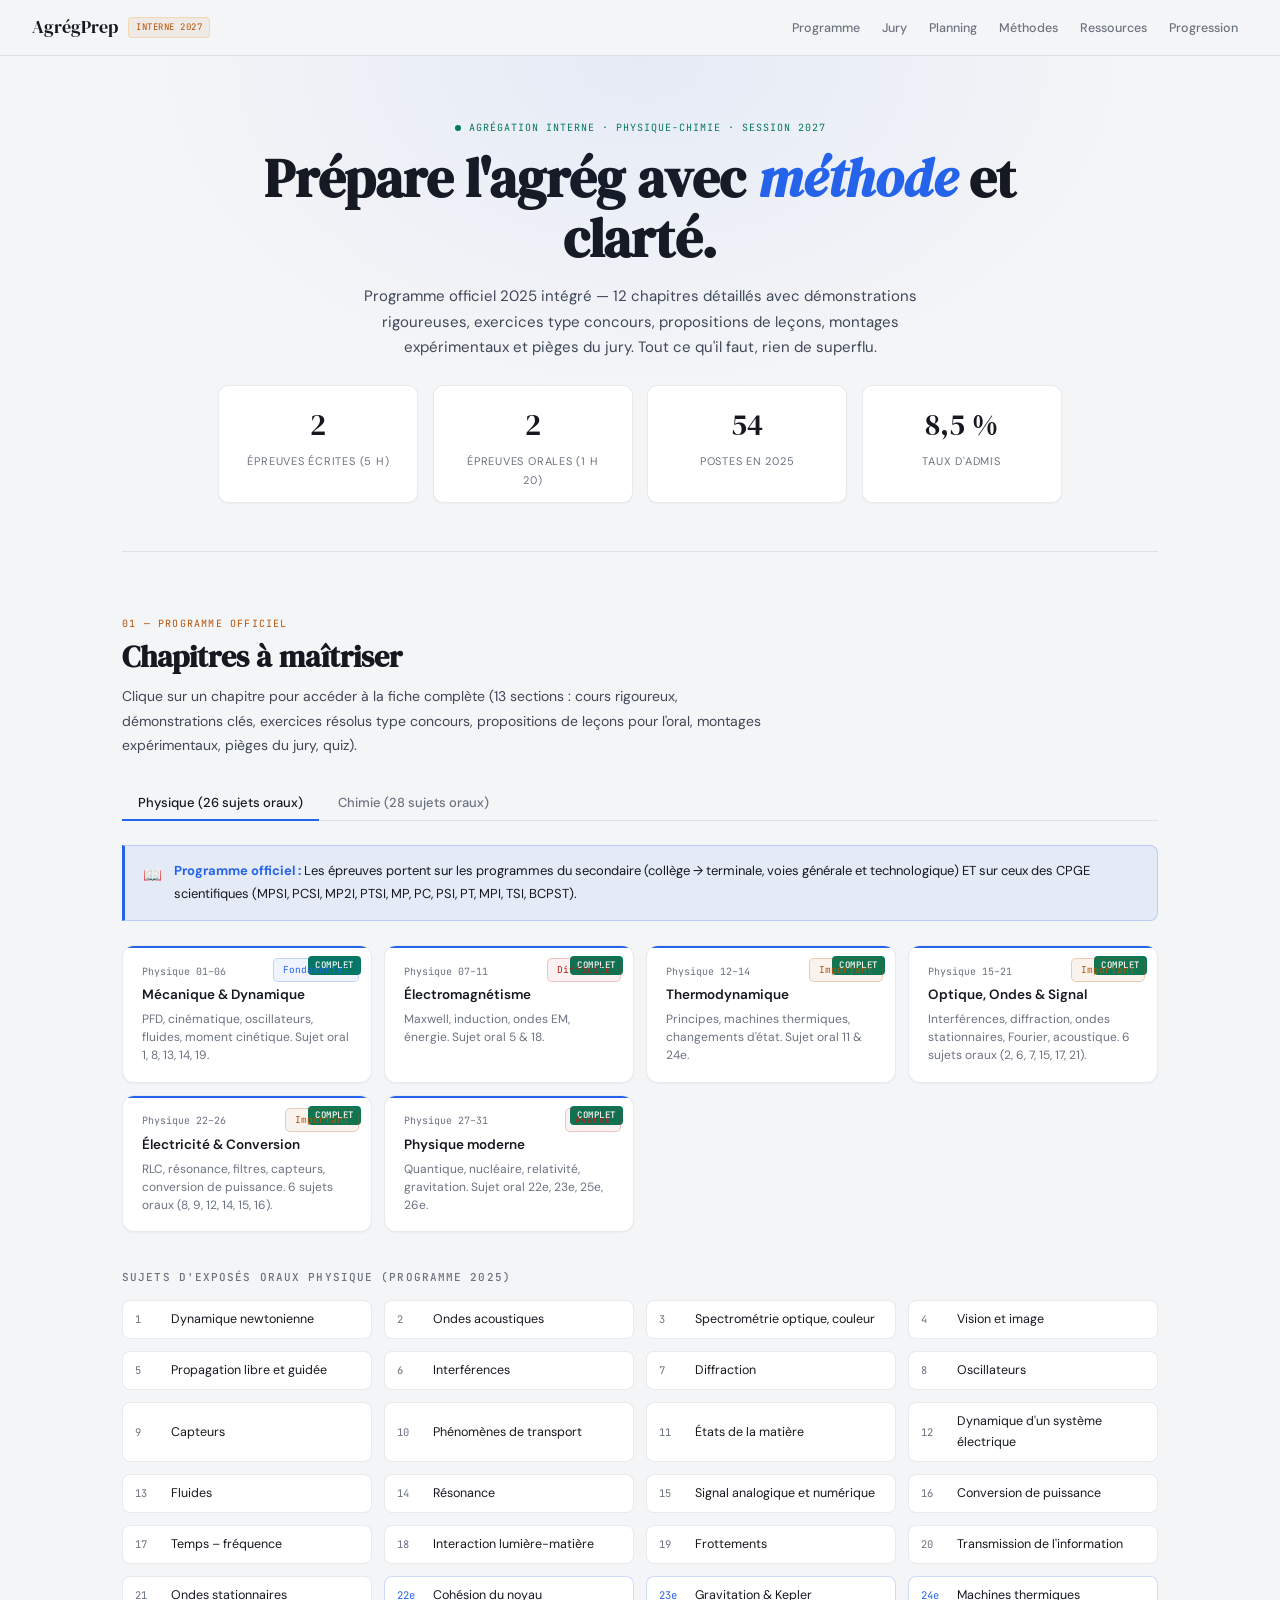
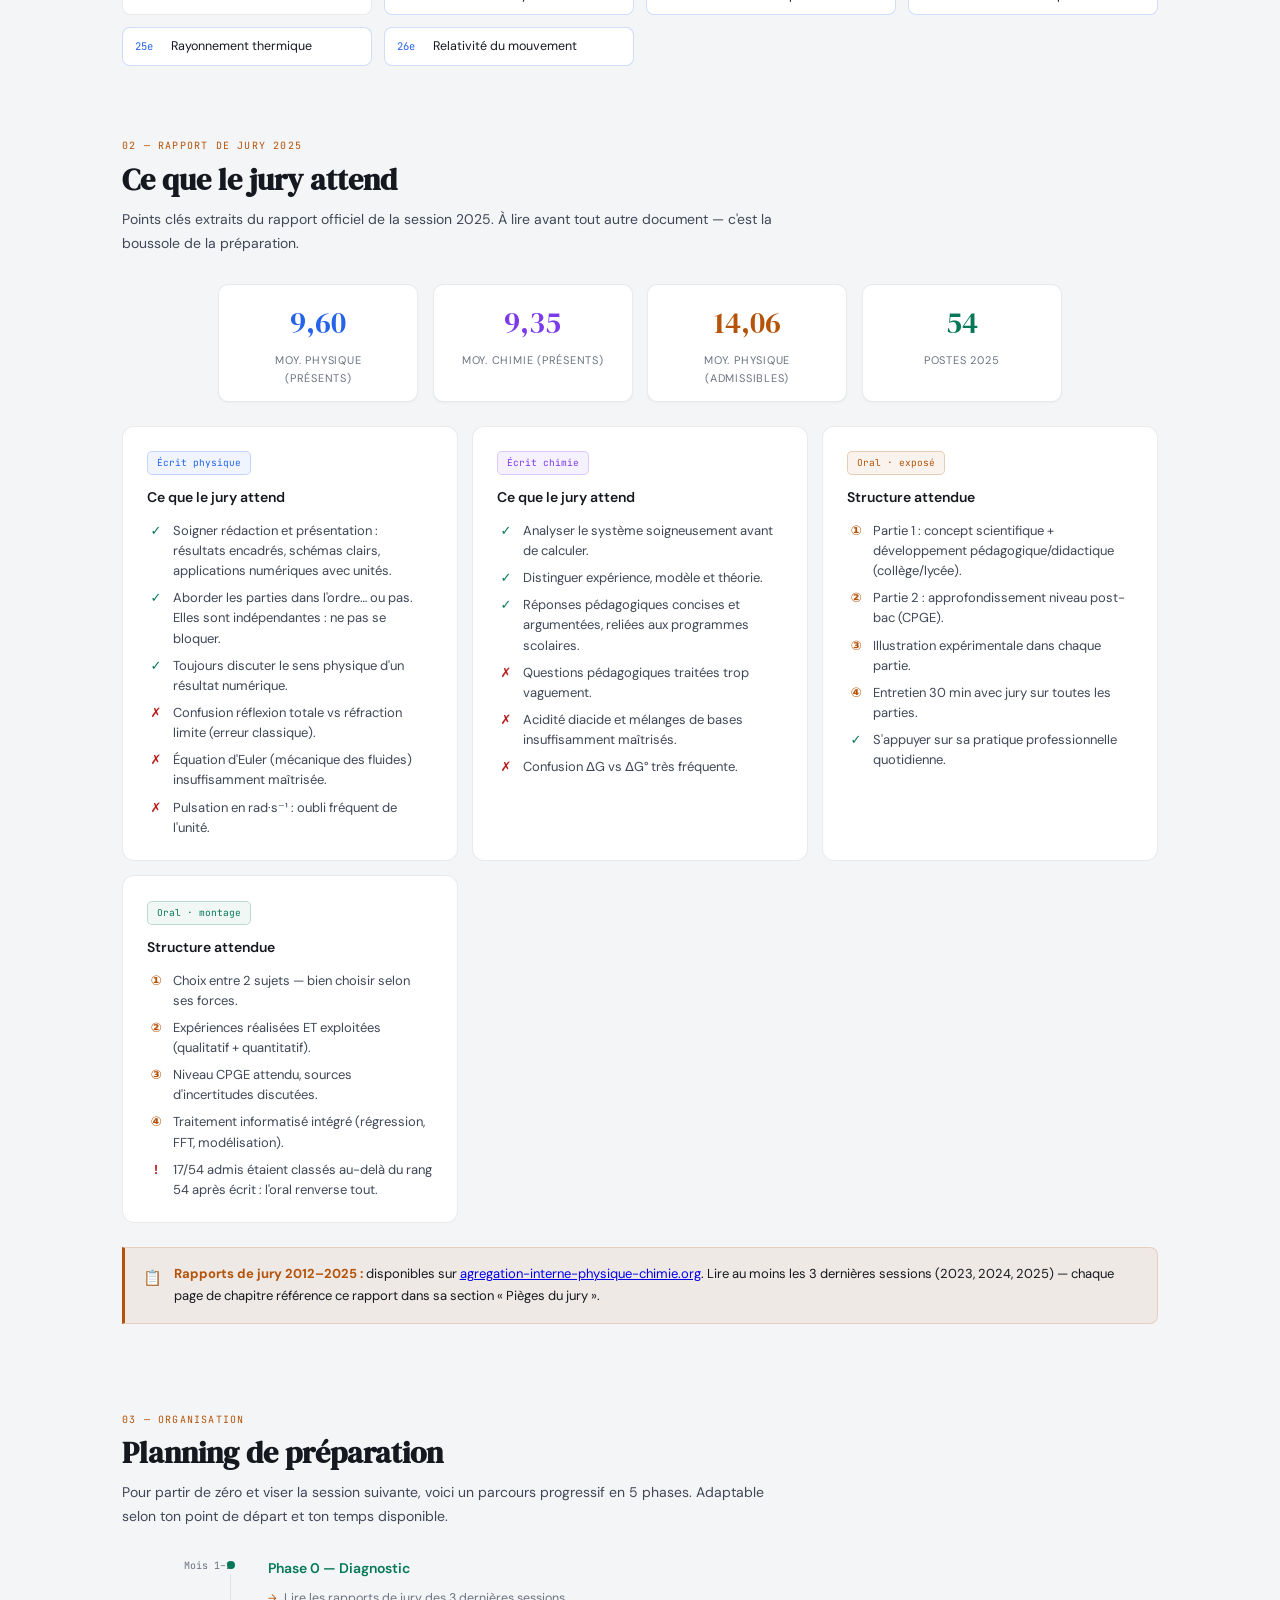
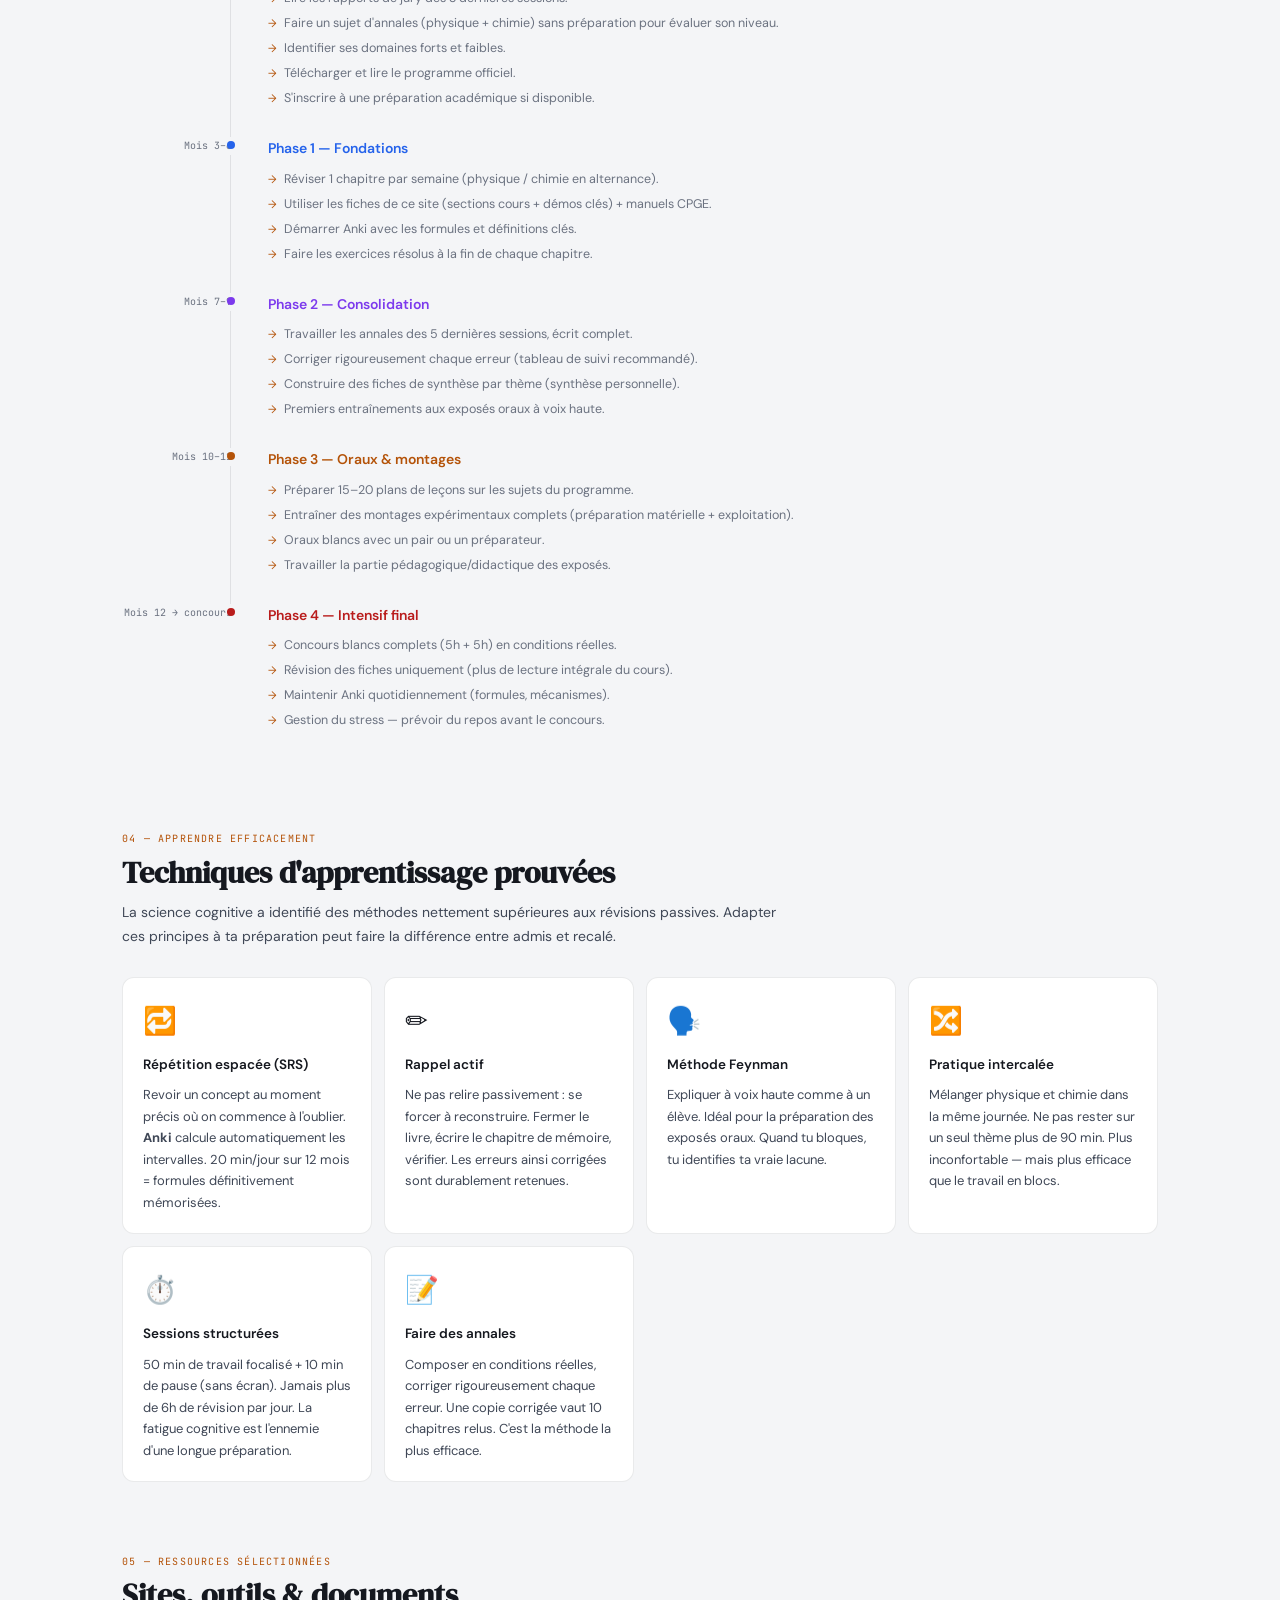
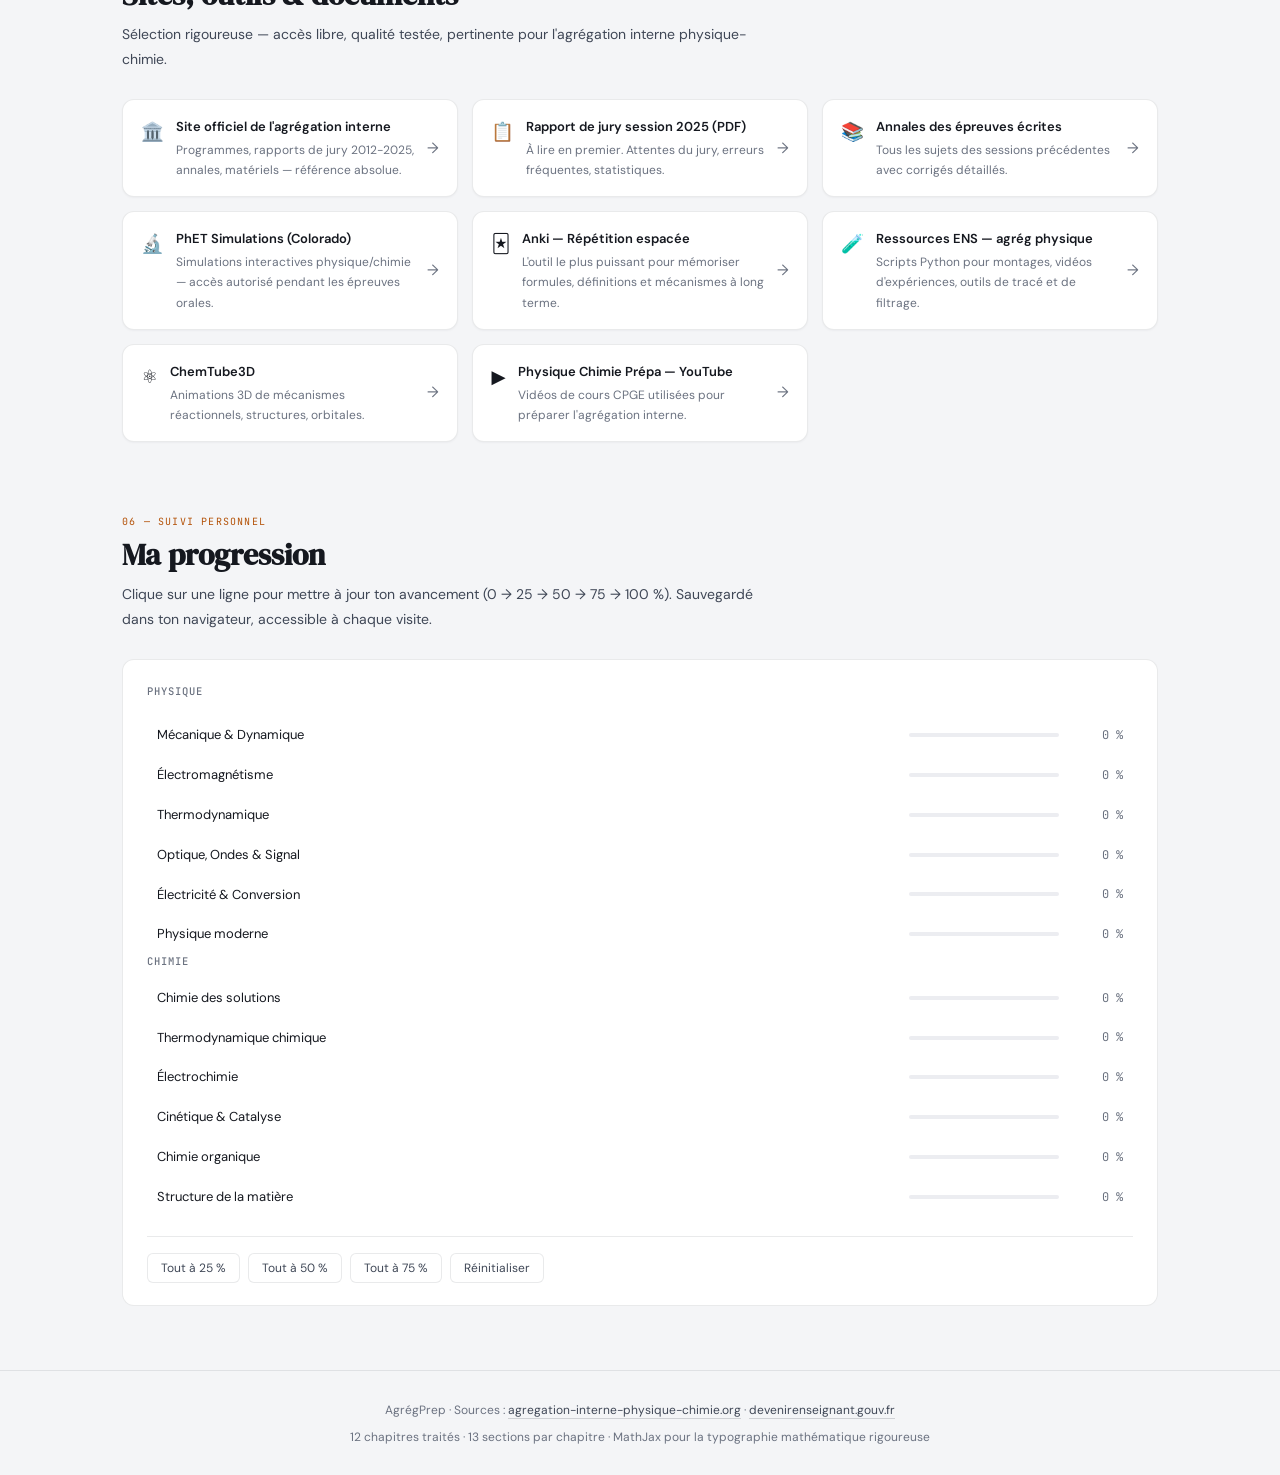
==== index.html @ 806c52da "Initial commit -- site statique AgrégPrep physique-chimie Co-Authored-By: Claude Sonnet 4.6 <noreply" ====
<!DOCTYPE html>
<html lang="fr">
<head>
<meta charset="UTF-8">
<meta name="viewport" content="width=device-width, initial-scale=1.0">
<title>AgrégPrep — Physique-Chimie Interne 2027</title>
<link rel="preconnect" href="https://fonts.googleapis.com">
<link href="https://fonts.googleapis.com/css2?family=DM+Serif+Display:ital@0;1&family=DM+Sans:wght@300;400;500;600&family=JetBrains+Mono:wght@400;500&display=swap" rel="stylesheet">
<link rel="stylesheet" href="style.css">
<style>
  /* Index — quelques surcouches très ciblées (le reste vient de style.css) */
  .home-hero{padding:4rem 0 3rem;text-align:center;border-bottom:1px solid var(--border);margin-bottom:3rem;position:relative;overflow:hidden}
  .home-hero::before{content:'';position:absolute;inset:0;background:radial-gradient(ellipse 70% 100% at 50% 0%,var(--phys-d) 0%,transparent 70%);pointer-events:none}
  .home-hero .hero-eyebrow{justify-content:center}
  .home-hero h1{font-family:var(--serif);font-size:clamp(2rem,5vw,3.4rem);line-height:1.1;margin:.5rem auto 1rem;max-width:780px}
  .home-hero h1 em{font-style:italic;color:var(--phys)}
  .home-hero .lead{font-size:15px;color:var(--muted2);max-width:600px;margin:0 auto 1.5rem;line-height:1.7}

  /* Section title-bar */
  .home-section{padding:3.5rem 0 1rem}
  .home-section:first-of-type{padding-top:1rem}
  .home-section h2{font-family:var(--serif);font-size:1.85rem;margin:.3rem 0 .6rem;line-height:1.2}
  .home-section .desc{font-size:14px;color:var(--muted2);max-width:660px;margin-bottom:1.75rem;line-height:1.75}

  /* Stats home */
  .hstats{display:flex;gap:.9rem;flex-wrap:wrap;justify-content:center;margin-top:.5rem}
  .hstats .stat-pill{flex:1;min-width:135px;max-width:200px;text-align:center}
  .stat-pill .sl{display:block;margin-top:.15rem}

  /* Progression badge sur chapitre traité */
  .chap-card .done-badge{position:absolute;top:10px;right:10px;font-family:var(--mono);font-size:9px;padding:2px 7px;border-radius:4px;background:var(--green);color:#fff;text-transform:uppercase;letter-spacing:.06em;font-weight:600}

  /* Liste critères du rapport de jury */
  .jury-list-card ul{list-style:none;display:flex;flex-direction:column;gap:7px;margin:0;padding:0}
  .jury-list-card li{font-size:13px;color:var(--muted2);display:flex;gap:8px;line-height:1.55}
  .jury-list-card li .mk{flex-shrink:0;font-weight:700;width:18px;text-align:center}
  .jury-list-card li .ok{color:var(--green)}
  .jury-list-card li .ko{color:var(--red)}
  .jury-list-card li .nb{color:var(--gold)}
  .jury-list-card h4{font-size:14px;margin-bottom:.7rem;font-weight:600;color:var(--text)}

  /* Footer */
  footer{border-top:1px solid var(--border);padding:1.8rem 2rem;text-align:center;color:var(--muted);font-size:12px;margin-top:3rem}
  footer a{color:var(--muted2);text-decoration:none;border-bottom:1px solid var(--border2)}
  footer a:hover{color:var(--text)}
</style>
</head>
<body>
<nav>
  <a class="nav-logo" href="index.html">AgrégPrep <span class="nav-badge">Interne 2027</span></a>
  <ul class="nav-links">
    <li><a href="#programme" class="active">Programme</a></li>
    <li><a href="#jury">Jury</a></li>
    <li><a href="#planning">Planning</a></li>
    <li><a href="#methodes">Méthodes</a></li>
    <li><a href="#ressources">Ressources</a></li>
    <li><a href="#tracker">Progression</a></li>
  </ul>
</nav>

<div class="wrap">

<!-- ═══════════════════ HERO ═══════════════════ -->
<div class="home-hero r">
  <div class="hero-eyebrow">Agrégation interne · Physique-Chimie · Session 2027</div>
  <h1>Prépare l'agrég avec <em>méthode</em> et clarté.</h1>
  <p class="lead">Programme officiel 2025 intégré — 12 chapitres détaillés avec démonstrations rigoureuses, exercices type concours, propositions de leçons, montages expérimentaux et pièges du jury. Tout ce qu'il faut, rien de superflu.</p>
  <div class="hstats">
    <div class="stat-pill"><span class="sv">2</span><span class="sl">Épreuves écrites (5 h)</span></div>
    <div class="stat-pill"><span class="sv">2</span><span class="sl">Épreuves orales (1 h 20)</span></div>
    <div class="stat-pill"><span class="sv">54</span><span class="sl">Postes en 2025</span></div>
    <div class="stat-pill"><span class="sv">8,5 %</span><span class="sl">Taux d'admis</span></div>
  </div>
</div>

<!-- ═══════════════════ PROGRAMME ═══════════════════ -->
<section id="programme" class="home-section r">
  <p class="sec-label">01 — Programme officiel</p>
  <h2>Chapitres à maîtriser</h2>
  <p class="desc">Clique sur un chapitre pour accéder à la fiche complète (13 sections : cours rigoureux, démonstrations clés, exercices résolus type concours, propositions de leçons pour l'oral, montages expérimentaux, pièges du jury, quiz).</p>

  <div class="tabs">
    <button class="tab-btn active" onclick="switchTab(event,'phys')">Physique (26 sujets oraux)</button>
    <button class="tab-btn" onclick="switchTab(event,'chim')">Chimie (28 sujets oraux)</button>
  </div>

  <!-- TAB PHYSIQUE -->
  <div id="tab-phys" class="tab-pane active">
    <div class="alert alert-phys r" style="margin-bottom:1.5rem">
      <span class="ico">📖</span>
      <div><strong>Programme officiel :</strong> Les épreuves portent sur les programmes du secondaire (collège → terminale, voies générale et technologique) ET sur ceux des CPGE scientifiques (MPSI, PCSI, MP2I, PTSI, MP, PC, PSI, PT, MPI, TSI, BCPST).</div>
    </div>

    <div class="g3">
      <a class="chap-card cp" href="mecanique.html">
        <span class="done-badge">complet</span>
        <span class="badge bp">Fondamental</span>
        <div class="cn">Physique 01–06</div>
        <div class="ct">Mécanique & Dynamique</div>
        <div class="cs">PFD, cinématique, oscillateurs, fluides, moment cinétique. Sujet oral 1, 8, 13, 14, 19.</div>
      </a>
      <a class="chap-card cp" href="electromagnetisme.html">
        <span class="done-badge">complet</span>
        <span class="badge br">Difficile</span>
        <div class="cn">Physique 07–11</div>
        <div class="ct">Électromagnétisme</div>
        <div class="cs">Maxwell, induction, ondes EM, énergie. Sujet oral 5 & 18.</div>
      </a>
      <a class="chap-card cp" href="thermodynamique.html">
        <span class="done-badge">complet</span>
        <span class="badge bg">Important</span>
        <div class="cn">Physique 12–14</div>
        <div class="ct">Thermodynamique</div>
        <div class="cs">Principes, machines thermiques, changements d'état. Sujet oral 11 & 24e.</div>
      </a>
      <a class="chap-card cp" href="optique-ondes.html">
        <span class="done-badge">complet</span>
        <span class="badge bg">Important</span>
        <div class="cn">Physique 15–21</div>
        <div class="ct">Optique, Ondes & Signal</div>
        <div class="cs">Interférences, diffraction, ondes stationnaires, Fourier, acoustique. 6 sujets oraux (2, 6, 7, 15, 17, 21).</div>
      </a>
      <a class="chap-card cp" href="electricite.html">
        <span class="done-badge">complet</span>
        <span class="badge bg">Important</span>
        <div class="cn">Physique 22–26</div>
        <div class="ct">Électricité & Conversion</div>
        <div class="cs">RLC, résonance, filtres, capteurs, conversion de puissance. 6 sujets oraux (8, 9, 12, 14, 15, 16).</div>
      </a>
      <a class="chap-card cp" href="physique-moderne.html">
        <span class="done-badge">complet</span>
        <span class="badge br">Avancé</span>
        <div class="cn">Physique 27–31</div>
        <div class="ct">Physique moderne</div>
        <div class="cs">Quantique, nucléaire, relativité, gravitation. Sujet oral 22e, 23e, 25e, 26e.</div>
      </a>
    </div>

    <h3 style="font-family:var(--mono);font-size:11px;color:var(--muted);margin:2.2rem 0 .9rem;font-weight:500;text-transform:uppercase;letter-spacing:.1em">Sujets d'exposés oraux physique (programme 2025)</h3>
    <div class="g3">
      <div class="oral-chip"><span class="on">1</span> Dynamique newtonienne</div>
      <div class="oral-chip"><span class="on">2</span> Ondes acoustiques</div>
      <div class="oral-chip"><span class="on">3</span> Spectrométrie optique, couleur</div>
      <div class="oral-chip"><span class="on">4</span> Vision et image</div>
      <div class="oral-chip"><span class="on">5</span> Propagation libre et guidée</div>
      <div class="oral-chip"><span class="on">6</span> Interférences</div>
      <div class="oral-chip"><span class="on">7</span> Diffraction</div>
      <div class="oral-chip"><span class="on">8</span> Oscillateurs</div>
      <div class="oral-chip"><span class="on">9</span> Capteurs</div>
      <div class="oral-chip"><span class="on">10</span> Phénomènes de transport</div>
      <div class="oral-chip"><span class="on">11</span> États de la matière</div>
      <div class="oral-chip"><span class="on">12</span> Dynamique d'un système électrique</div>
      <div class="oral-chip"><span class="on">13</span> Fluides</div>
      <div class="oral-chip"><span class="on">14</span> Résonance</div>
      <div class="oral-chip"><span class="on">15</span> Signal analogique et numérique</div>
      <div class="oral-chip"><span class="on">16</span> Conversion de puissance</div>
      <div class="oral-chip"><span class="on">17</span> Temps – fréquence</div>
      <div class="oral-chip"><span class="on">18</span> Interaction lumière-matière</div>
      <div class="oral-chip"><span class="on">19</span> Frottements</div>
      <div class="oral-chip"><span class="on">20</span> Transmission de l'information</div>
      <div class="oral-chip"><span class="on">21</span> Ondes stationnaires</div>
      <div class="oral-chip" style="border-color:var(--phys-b)"><span class="on" style="color:var(--phys)">22e</span> Cohésion du noyau</div>
      <div class="oral-chip" style="border-color:var(--phys-b)"><span class="on" style="color:var(--phys)">23e</span> Gravitation & Kepler</div>
      <div class="oral-chip" style="border-color:var(--phys-b)"><span class="on" style="color:var(--phys)">24e</span> Machines thermiques</div>
      <div class="oral-chip" style="border-color:var(--phys-b)"><span class="on" style="color:var(--phys)">25e</span> Rayonnement thermique</div>
      <div class="oral-chip" style="border-color:var(--phys-b)"><span class="on" style="color:var(--phys)">26e</span> Relativité du mouvement</div>
    </div>
  </div>

  <!-- TAB CHIMIE -->
  <div id="tab-chim" class="tab-pane">
    <div class="alert alert-chim r" style="margin-bottom:1.5rem">
      <span class="ico">🧪</span>
      <div><strong>Programme chimie :</strong> Mêmes niveaux que la physique (secondaire + CPGE). La chimie est évaluée avec le même coefficient — à ne sous-estimer sous aucun prétexte.</div>
    </div>

    <div class="g3">
      <a class="chap-card cc" href="chimie-solutions.html">
        <span class="done-badge">complet</span>
        <span class="badge bc">Fondamental</span>
        <div class="cn">Chimie 01–08</div>
        <div class="ct">Chimie des solutions</div>
        <div class="cs">Acide-base, complexes, solubilité, dosages, conductivité, redox. 6 sujets oraux (6, 7, 8, 14, 17, 18).</div>
      </a>
      <a class="chap-card cc" href="thermodynamique-chimique.html">
        <span class="done-badge">complet</span>
        <span class="badge br">Difficile</span>
        <div class="cn">Chimie 09–13</div>
        <div class="ct">Thermodynamique chimique</div>
        <div class="cs">G, K°, van't Hoff, Le Châtelier, diagrammes binaires. 5 sujets oraux (5, 9, 11, 12, 13).</div>
      </a>
      <a class="chap-card cc" href="electrochimie.html">
        <span class="done-badge">complet</span>
        <span class="badge br">Fréquent</span>
        <div class="cn">Chimie 14–16</div>
        <div class="ct">Électrochimie</div>
        <div class="cs">Nernst, piles, électrolyse, diagrammes E-pH, corrosion. Sujets oraux 14, 15, 16.</div>
      </a>
      <a class="chap-card cc" href="cinetique-catalyse.html">
        <span class="done-badge">complet</span>
        <span class="badge bg">Important</span>
        <div class="cn">Chimie 20–21</div>
        <div class="ct">Cinétique & Catalyse</div>
        <div class="cs">Ordres, Arrhenius, mécanismes, Michaelis-Menten. Sujets oraux 20, 21.</div>
      </a>
      <a class="chap-card cc" href="chimie-organique.html">
        <span class="done-badge">complet</span>
        <span class="badge br">Fréquent</span>
        <div class="cn">Chimie 22–26</div>
        <div class="ct">Chimie organique</div>
        <div class="cs">Stéréochimie, SN/E, additions, carbonyles, rétrosynthèse. 6 sujets oraux (4, 22, 23, 25, 26, 27m).</div>
      </a>
      <a class="chap-card cc" href="structure-matiere.html">
        <span class="done-badge">complet</span>
        <span class="badge bg">Important</span>
        <div class="cn">Chimie 27–28</div>
        <div class="ct">Structure de la matière</div>
        <div class="cs">Atomistique, VSEPR, OM, cristallographie, spectroscopies. Sujets oraux 2, 27e, 28e, 28m.</div>
      </a>
    </div>

    <h3 style="font-family:var(--mono);font-size:11px;color:var(--muted);margin:2.2rem 0 .9rem;font-weight:500;text-transform:uppercase;letter-spacing:.1em">Sujets d'exposés oraux chimie (programme 2025)</h3>
    <div class="g3">
      <div class="oral-chip"><span class="on">1</span> Séparation</div>
      <div class="oral-chip"><span class="on">2</span> Liaisons et interactions</div>
      <div class="oral-chip"><span class="on">3</span> Caractérisation & analyse</div>
      <div class="oral-chip"><span class="on">4</span> Stéréoisomérie</div>
      <div class="oral-chip"><span class="on">5</span> Solvants</div>
      <div class="oral-chip"><span class="on">6</span> Dosages et titrages</div>
      <div class="oral-chip"><span class="on">7</span> Solubilité</div>
      <div class="oral-chip"><span class="on">8</span> Conductivité</div>
      <div class="oral-chip"><span class="on">9</span> Mélanges binaires</div>
      <div class="oral-chip"><span class="on">10</span> Proportions & stœchiométrie</div>
      <div class="oral-chip"><span class="on">11</span> Équilibre chimique</div>
      <div class="oral-chip"><span class="on">12</span> Évolution d'un système</div>
      <div class="oral-chip"><span class="on">13</span> Conversion d'énergie</div>
      <div class="oral-chip"><span class="on">14</span> Oxydo-réduction</div>
      <div class="oral-chip"><span class="on">15</span> Dispositifs électrochimiques</div>
      <div class="oral-chip"><span class="on">16</span> Métaux et environnement</div>
      <div class="oral-chip"><span class="on">17</span> Acidité</div>
      <div class="oral-chip"><span class="on">18</span> Complexes</div>
      <div class="oral-chip"><span class="on">19</span> Polymères</div>
      <div class="oral-chip"><span class="on">20</span> Cinétique chimique</div>
      <div class="oral-chip"><span class="on">21</span> Catalyse</div>
      <div class="oral-chip"><span class="on">22</span> Mécanismes réactionnels</div>
      <div class="oral-chip"><span class="on">23</span> Électrophilie & nucléophilie</div>
      <div class="oral-chip"><span class="on">24</span> Couleur</div>
      <div class="oral-chip"><span class="on">25</span> Modification de fonctions</div>
      <div class="oral-chip"><span class="on">26</span> Modification de chaîne</div>
      <div class="oral-chip" style="border-color:var(--chim-b)"><span class="on" style="color:var(--chim)">27e</span> Modélisation des solides</div>
      <div class="oral-chip" style="border-color:var(--chim-b)"><span class="on" style="color:var(--chim)">28e</span> Classification périodique</div>
    </div>
  </div>
</section>

<!-- ═══════════════════ JURY ═══════════════════ -->
<section id="jury" class="home-section r">
  <p class="sec-label">02 — Rapport de jury 2025</p>
  <h2>Ce que le jury attend</h2>
  <p class="desc">Points clés extraits du rapport officiel de la session 2025. À lire avant tout autre document — c'est la boussole de la préparation.</p>

  <div class="hstats" style="margin-bottom:1.5rem">
    <div class="stat-pill"><span class="sv" style="color:var(--phys)">9,60</span><span class="sl">Moy. physique (présents)</span></div>
    <div class="stat-pill"><span class="sv" style="color:var(--chim)">9,35</span><span class="sl">Moy. chimie (présents)</span></div>
    <div class="stat-pill"><span class="sv" style="color:var(--gold)">14,06</span><span class="sl">Moy. physique (admissibles)</span></div>
    <div class="stat-pill"><span class="sv" style="color:var(--green)">54</span><span class="sl">Postes 2025</span></div>
  </div>

  <div class="g2">
    <div class="card jury-list-card">
      <span class="badge bp" style="margin-bottom:.7rem">Écrit physique</span>
      <h4>Ce que le jury attend</h4>
      <ul>
        <li><span class="mk ok">✓</span><span>Soigner rédaction et présentation : résultats encadrés, schémas clairs, applications numériques avec unités.</span></li>
        <li><span class="mk ok">✓</span><span>Aborder les parties dans l'ordre… ou pas. Elles sont indépendantes : ne pas se bloquer.</span></li>
        <li><span class="mk ok">✓</span><span>Toujours discuter le sens physique d'un résultat numérique.</span></li>
        <li><span class="mk ko">✗</span><span>Confusion réflexion totale vs réfraction limite (erreur classique).</span></li>
        <li><span class="mk ko">✗</span><span>Équation d'Euler (mécanique des fluides) insuffisamment maîtrisée.</span></li>
        <li><span class="mk ko">✗</span><span>Pulsation en rad·s⁻¹ : oubli fréquent de l'unité.</span></li>
      </ul>
    </div>
    <div class="card jury-list-card">
      <span class="badge bc" style="margin-bottom:.7rem">Écrit chimie</span>
      <h4>Ce que le jury attend</h4>
      <ul>
        <li><span class="mk ok">✓</span><span>Analyser le système soigneusement avant de calculer.</span></li>
        <li><span class="mk ok">✓</span><span>Distinguer expérience, modèle et théorie.</span></li>
        <li><span class="mk ok">✓</span><span>Réponses pédagogiques concises et argumentées, reliées aux programmes scolaires.</span></li>
        <li><span class="mk ko">✗</span><span>Questions pédagogiques traitées trop vaguement.</span></li>
        <li><span class="mk ko">✗</span><span>Acidité diacide et mélanges de bases insuffisamment maîtrisés.</span></li>
        <li><span class="mk ko">✗</span><span>Confusion ΔG vs ΔG° très fréquente.</span></li>
      </ul>
    </div>
    <div class="card jury-list-card">
      <span class="badge bg" style="margin-bottom:.7rem">Oral · exposé</span>
      <h4>Structure attendue</h4>
      <ul>
        <li><span class="mk nb">①</span><span>Partie 1 : concept scientifique + développement pédagogique/didactique (collège/lycée).</span></li>
        <li><span class="mk nb">②</span><span>Partie 2 : approfondissement niveau post-bac (CPGE).</span></li>
        <li><span class="mk nb">③</span><span>Illustration expérimentale dans chaque partie.</span></li>
        <li><span class="mk nb">④</span><span>Entretien 30 min avec jury sur toutes les parties.</span></li>
        <li><span class="mk ok">✓</span><span>S'appuyer sur sa pratique professionnelle quotidienne.</span></li>
      </ul>
    </div>
    <div class="card jury-list-card">
      <span class="badge bv" style="margin-bottom:.7rem">Oral · montage</span>
      <h4>Structure attendue</h4>
      <ul>
        <li><span class="mk nb">①</span><span>Choix entre 2 sujets — bien choisir selon ses forces.</span></li>
        <li><span class="mk nb">②</span><span>Expériences réalisées ET exploitées (qualitatif + quantitatif).</span></li>
        <li><span class="mk nb">③</span><span>Niveau CPGE attendu, sources d'incertitudes discutées.</span></li>
        <li><span class="mk nb">④</span><span>Traitement informatisé intégré (régression, FFT, modélisation).</span></li>
        <li><span class="mk ko">!</span><span>17/54 admis étaient classés au-delà du rang 54 après écrit : l'oral renverse tout.</span></li>
      </ul>
    </div>
  </div>

  <div class="alert alert-gold r" style="margin-top:1.5rem">
    <span class="ico">📋</span>
    <div><strong>Rapports de jury 2012–2025 :</strong> disponibles sur <a href="http://www.agregation-interne-physique-chimie.org/rapports-de-jury.html" target="_blank">agregation-interne-physique-chimie.org</a>. Lire au moins les 3 dernières sessions (2023, 2024, 2025) — chaque page de chapitre référence ce rapport dans sa section « Pièges du jury ».</div>
  </div>
</section>

<!-- ═══════════════════ PLANNING ═══════════════════ -->
<section id="planning" class="home-section r">
  <p class="sec-label">03 — Organisation</p>
  <h2>Planning de préparation</h2>
  <p class="desc">Pour partir de zéro et viser la session suivante, voici un parcours progressif en 5 phases. Adaptable selon ton point de départ et ton temps disponible.</p>

  <div class="timeline">
    <div class="tl-item">
      <div class="tl-period">Mois 1–2</div>
      <div class="tl-dot" style="background:var(--green)"></div>
      <div class="tl-body">
        <h4 style="color:var(--green)">Phase 0 — Diagnostic</h4>
        <ul>
          <li>Lire les rapports de jury des 3 dernières sessions.</li>
          <li>Faire un sujet d'annales (physique + chimie) sans préparation pour évaluer son niveau.</li>
          <li>Identifier ses domaines forts et faibles.</li>
          <li>Télécharger et lire le programme officiel.</li>
          <li>S'inscrire à une préparation académique si disponible.</li>
        </ul>
      </div>
    </div>
    <div class="tl-item">
      <div class="tl-period">Mois 3–6</div>
      <div class="tl-dot" style="background:var(--phys)"></div>
      <div class="tl-body">
        <h4 style="color:var(--phys)">Phase 1 — Fondations</h4>
        <ul>
          <li>Réviser 1 chapitre par semaine (physique / chimie en alternance).</li>
          <li>Utiliser les fiches de ce site (sections cours + démos clés) + manuels CPGE.</li>
          <li>Démarrer Anki avec les formules et définitions clés.</li>
          <li>Faire les exercices résolus à la fin de chaque chapitre.</li>
        </ul>
      </div>
    </div>
    <div class="tl-item">
      <div class="tl-period">Mois 7–9</div>
      <div class="tl-dot" style="background:var(--chim)"></div>
      <div class="tl-body">
        <h4 style="color:var(--chim)">Phase 2 — Consolidation</h4>
        <ul>
          <li>Travailler les annales des 5 dernières sessions, écrit complet.</li>
          <li>Corriger rigoureusement chaque erreur (tableau de suivi recommandé).</li>
          <li>Construire des fiches de synthèse par thème (synthèse personnelle).</li>
          <li>Premiers entraînements aux exposés oraux à voix haute.</li>
        </ul>
      </div>
    </div>
    <div class="tl-item">
      <div class="tl-period">Mois 10–11</div>
      <div class="tl-dot" style="background:var(--gold)"></div>
      <div class="tl-body">
        <h4 style="color:var(--gold)">Phase 3 — Oraux & montages</h4>
        <ul>
          <li>Préparer 15–20 plans de leçons sur les sujets du programme.</li>
          <li>Entraîner des montages expérimentaux complets (préparation matérielle + exploitation).</li>
          <li>Oraux blancs avec un pair ou un préparateur.</li>
          <li>Travailler la partie pédagogique/didactique des exposés.</li>
        </ul>
      </div>
    </div>
    <div class="tl-item">
      <div class="tl-period">Mois 12 → concours</div>
      <div class="tl-dot" style="background:var(--red)"></div>
      <div class="tl-body">
        <h4 style="color:var(--red)">Phase 4 — Intensif final</h4>
        <ul>
          <li>Concours blancs complets (5h + 5h) en conditions réelles.</li>
          <li>Révision des fiches uniquement (plus de lecture intégrale du cours).</li>
          <li>Maintenir Anki quotidiennement (formules, mécanismes).</li>
          <li>Gestion du stress — prévoir du repos avant le concours.</li>
        </ul>
      </div>
    </div>
  </div>
</section>

<!-- ═══════════════════ METHODES ═══════════════════ -->
<section id="methodes" class="home-section r">
  <p class="sec-label">04 — Apprendre efficacement</p>
  <h2>Techniques d'apprentissage prouvées</h2>
  <p class="desc">La science cognitive a identifié des méthodes nettement supérieures aux révisions passives. Adapter ces principes à ta préparation peut faire la différence entre admis et recalé.</p>

  <div class="g3">
    <div class="method-card">
      <div class="method-icon">🔁</div>
      <h4>Répétition espacée (SRS)</h4>
      <p>Revoir un concept au moment précis où on commence à l'oublier. <strong>Anki</strong> calcule automatiquement les intervalles. 20 min/jour sur 12 mois = formules définitivement mémorisées.</p>
    </div>
    <div class="method-card">
      <div class="method-icon">✏️</div>
      <h4>Rappel actif</h4>
      <p>Ne pas relire passivement : se forcer à reconstruire. Fermer le livre, écrire le chapitre de mémoire, vérifier. Les erreurs ainsi corrigées sont durablement retenues.</p>
    </div>
    <div class="method-card">
      <div class="method-icon">🗣️</div>
      <h4>Méthode Feynman</h4>
      <p>Expliquer à voix haute comme à un élève. Idéal pour la préparation des exposés oraux. Quand tu bloques, tu identifies ta vraie lacune.</p>
    </div>
    <div class="method-card">
      <div class="method-icon">🔀</div>
      <h4>Pratique intercalée</h4>
      <p>Mélanger physique et chimie dans la même journée. Ne pas rester sur un seul thème plus de 90 min. Plus inconfortable — mais plus efficace que le travail en blocs.</p>
    </div>
    <div class="method-card">
      <div class="method-icon">⏱️</div>
      <h4>Sessions structurées</h4>
      <p>50 min de travail focalisé + 10 min de pause (sans écran). Jamais plus de 6h de révision par jour. La fatigue cognitive est l'ennemie d'une longue préparation.</p>
    </div>
    <div class="method-card">
      <div class="method-icon">📝</div>
      <h4>Faire des annales</h4>
      <p>Composer en conditions réelles, corriger rigoureusement chaque erreur. Une copie corrigée vaut 10 chapitres relus. C'est la méthode la plus efficace.</p>
    </div>
  </div>
</section>

<!-- ═══════════════════ RESSOURCES ═══════════════════ -->
<section id="ressources" class="home-section r">
  <p class="sec-label">05 — Ressources sélectionnées</p>
  <h2>Sites, outils & documents</h2>
  <p class="desc">Sélection rigoureuse — accès libre, qualité testée, pertinente pour l'agrégation interne physique-chimie.</p>

  <div class="g2">
    <a class="res-link" href="http://www.agregation-interne-physique-chimie.org/" target="_blank">
      <span class="ri">🏛️</span>
      <div><div class="rt">Site officiel de l'agrégation interne</div><div class="rd">Programmes, rapports de jury 2012-2025, annales, matériels — référence absolue.</div></div>
      <span class="ra">→</span>
    </a>
    <a class="res-link" href="http://www.agregation-interne-physique-chimie.org/uploads/1/2/8/4/128449349/rapport_jury_aipc_session_2025.pdf" target="_blank">
      <span class="ri">📋</span>
      <div><div class="rt">Rapport de jury session 2025 (PDF)</div><div class="rd">À lire en premier. Attentes du jury, erreurs fréquentes, statistiques.</div></div>
      <span class="ra">→</span>
    </a>
    <a class="res-link" href="http://www.agregation-interne-physique-chimie.org/annales-des-eacutepreuves-eacutecrites.html" target="_blank">
      <span class="ri">📚</span>
      <div><div class="rt">Annales des épreuves écrites</div><div class="rd">Tous les sujets des sessions précédentes avec corrigés détaillés.</div></div>
      <span class="ra">→</span>
    </a>
    <a class="res-link" href="https://phet.colorado.edu/fr/" target="_blank">
      <span class="ri">🔬</span>
      <div><div class="rt">PhET Simulations (Colorado)</div><div class="rd">Simulations interactives physique/chimie — accès autorisé pendant les épreuves orales.</div></div>
      <span class="ra">→</span>
    </a>
    <a class="res-link" href="https://apps.ankiweb.net/" target="_blank">
      <span class="ri">🃏</span>
      <div><div class="rt">Anki — Répétition espacée</div><div class="rd">L'outil le plus puissant pour mémoriser formules, définitions et mécanismes à long terme.</div></div>
      <span class="ra">→</span>
    </a>
    <a class="res-link" href="http://ressources.agreg.phys.ens.fr/ressources/" target="_blank">
      <span class="ri">🧪</span>
      <div><div class="rt">Ressources ENS — agrég physique</div><div class="rd">Scripts Python pour montages, vidéos d'expériences, outils de tracé et de filtrage.</div></div>
      <span class="ra">→</span>
    </a>
    <a class="res-link" href="https://www.chemtube3d.com/" target="_blank">
      <span class="ri">⚛</span>
      <div><div class="rt">ChemTube3D</div><div class="rd">Animations 3D de mécanismes réactionnels, structures, orbitales.</div></div>
      <span class="ra">→</span>
    </a>
    <a class="res-link" href="https://www.youtube.com/channel/UCp5inxa18gLTGPu2WYEUyAA" target="_blank">
      <span class="ri">▶️</span>
      <div><div class="rt">Physique Chimie Prépa — YouTube</div><div class="rd">Vidéos de cours CPGE utilisées pour préparer l'agrégation interne.</div></div>
      <span class="ra">→</span>
    </a>
  </div>
</section>

<!-- ═══════════════════ TRACKER ═══════════════════ -->
<section id="tracker" class="home-section r">
  <p class="sec-label">06 — Suivi personnel</p>
  <h2>Ma progression</h2>
  <p class="desc">Clique sur une ligne pour mettre à jour ton avancement (0 → 25 → 50 → 75 → 100 %). Sauvegardé dans ton navigateur, accessible à chaque visite.</p>

  <div class="card">
    <h4 style="font-family:var(--mono);font-size:10.5px;color:var(--muted);font-weight:500;text-transform:uppercase;letter-spacing:.1em;margin-bottom:1rem">Physique</h4>
    <div id="tracker-phys" style="display:flex;flex-direction:column;gap:2px">
      <div class="t-row" data-key="meca"><span class="t-name">Mécanique & Dynamique</span><div class="t-bar-wrap"><div class="t-bar" style="background:var(--phys);width:0%"></div></div><span class="t-pct">0 %</span></div>
      <div class="t-row" data-key="em"><span class="t-name">Électromagnétisme</span><div class="t-bar-wrap"><div class="t-bar" style="background:var(--phys);width:0%"></div></div><span class="t-pct">0 %</span></div>
      <div class="t-row" data-key="thermo"><span class="t-name">Thermodynamique</span><div class="t-bar-wrap"><div class="t-bar" style="background:var(--phys);width:0%"></div></div><span class="t-pct">0 %</span></div>
      <div class="t-row" data-key="optique"><span class="t-name">Optique, Ondes & Signal</span><div class="t-bar-wrap"><div class="t-bar" style="background:var(--phys);width:0%"></div></div><span class="t-pct">0 %</span></div>
      <div class="t-row" data-key="elec"><span class="t-name">Électricité & Conversion</span><div class="t-bar-wrap"><div class="t-bar" style="background:var(--phys);width:0%"></div></div><span class="t-pct">0 %</span></div>
      <div class="t-row" data-key="physmod"><span class="t-name">Physique moderne</span><div class="t-bar-wrap"><div class="t-bar" style="background:var(--phys);width:0%"></div></div><span class="t-pct">0 %</span></div>
    </div>

    <h4 style="font-family:var(--mono);font-size:10.5px;color:var(--muted);font-weight:500;text-transform:uppercase;letter-spacing:.1em;margin:1.5rem 0 1rm">Chimie</h4>
    <div id="tracker-chim" style="display:flex;flex-direction:column;gap:2px;margin-top:.5rem">
      <div class="t-row" data-key="chimsol"><span class="t-name">Chimie des solutions</span><div class="t-bar-wrap"><div class="t-bar" style="background:var(--chim);width:0%"></div></div><span class="t-pct">0 %</span></div>
      <div class="t-row" data-key="thermochim"><span class="t-name">Thermodynamique chimique</span><div class="t-bar-wrap"><div class="t-bar" style="background:var(--chim);width:0%"></div></div><span class="t-pct">0 %</span></div>
      <div class="t-row" data-key="electrochim"><span class="t-name">Électrochimie</span><div class="t-bar-wrap"><div class="t-bar" style="background:var(--chim);width:0%"></div></div><span class="t-pct">0 %</span></div>
      <div class="t-row" data-key="cinet"><span class="t-name">Cinétique & Catalyse</span><div class="t-bar-wrap"><div class="t-bar" style="background:var(--chim);width:0%"></div></div><span class="t-pct">0 %</span></div>
      <div class="t-row" data-key="chimorg"><span class="t-name">Chimie organique</span><div class="t-bar-wrap"><div class="t-bar" style="background:var(--chim);width:0%"></div></div><span class="t-pct">0 %</span></div>
      <div class="t-row" data-key="struct"><span class="t-name">Structure de la matière</span><div class="t-bar-wrap"><div class="t-bar" style="background:var(--chim);width:0%"></div></div><span class="t-pct">0 %</span></div>
    </div>

    <div style="margin-top:1.25rem;padding-top:1rem;border-top:1px solid var(--border);display:flex;gap:8px;flex-wrap:wrap">
      <button onclick="setAll(25)" style="font-family:var(--sans);font-size:12px;padding:6px 13px;border:1px solid var(--border);border-radius:6px;background:var(--bg2);color:var(--muted2);cursor:pointer">Tout à 25 %</button>
      <button onclick="setAll(50)" style="font-family:var(--sans);font-size:12px;padding:6px 13px;border:1px solid var(--border);border-radius:6px;background:var(--bg2);color:var(--muted2);cursor:pointer">Tout à 50 %</button>
      <button onclick="setAll(75)" style="font-family:var(--sans);font-size:12px;padding:6px 13px;border:1px solid var(--border);border-radius:6px;background:var(--bg2);color:var(--muted2);cursor:pointer">Tout à 75 %</button>
      <button onclick="setAll(0)" style="font-family:var(--sans);font-size:12px;padding:6px 13px;border:1px solid var(--border);border-radius:6px;background:var(--bg2);color:var(--muted2);cursor:pointer">Réinitialiser</button>
    </div>
  </div>
</section>

</div><!-- /.wrap -->

<footer>
  <p>AgrégPrep · Sources : <a href="http://www.agregation-interne-physique-chimie.org" target="_blank">agregation-interne-physique-chimie.org</a> · <a href="https://www.devenirenseignant.gouv.fr" target="_blank">devenirenseignant.gouv.fr</a></p>
  <p style="margin-top:.4rem">12 chapitres traités · 13 sections par chapitre · MathJax pour la typographie mathématique rigoureuse</p>
</footer>

<script>
// TAB SWITCHING
function switchTab(ev, t){
  document.querySelectorAll('.tab-pane').forEach(p=>p.classList.remove('active'));
  document.querySelectorAll('.tab-btn').forEach(b=>b.classList.remove('active'));
  document.getElementById('tab-'+t).classList.add('active');
  ev.currentTarget.classList.add('active');
}

// TRACKER (persistance localStorage)
const KEYS=['meca','em','thermo','optique','elec','physmod','chimsol','thermochim','electrochim','cinet','chimorg','struct'];
const STEPS=[0,25,50,75,100];

function updateRow(k,pct){
  const row=document.querySelector('[data-key="'+k+'"]');
  if(!row)return;
  row.querySelector('.t-bar').style.width=pct+'%';
  row.querySelector('.t-pct').textContent=pct+' %';
  try{ localStorage.setItem('agreg_'+k,pct); }catch(e){}
}
function loadTracker(){
  KEYS.forEach(k=>{
    let saved=0;
    try{ saved=parseInt(localStorage.getItem('agreg_'+k)||'0'); }catch(e){}
    updateRow(k,saved);
  });
}
function setAll(pct){ KEYS.forEach(k=>updateRow(k,pct)); }
document.querySelectorAll('.t-row').forEach(row=>{
  row.style.cursor='pointer';
  row.addEventListener('click',()=>{
    const k=row.dataset.key;
    let cur=0;
    try{ cur=parseInt(localStorage.getItem('agreg_'+k)||'0'); }catch(e){}
    const idx=STEPS.indexOf(cur);
    const next=STEPS[(idx+1)%STEPS.length];
    updateRow(k,next);
  });
});
loadTracker();

// SCROLL REVEAL (réutilise la classe .r de style.css)
const ro=new IntersectionObserver(es=>es.forEach(e=>{
  if(e.isIntersecting){e.target.classList.add('v');ro.unobserve(e.target);}
}),{threshold:0.05});
document.querySelectorAll('.r').forEach(el=>ro.observe(el));

// SIDEBAR-LIKE ACTIVE STATE pour la nav
const secs=document.querySelectorAll('.home-section[id], #programme');
const lks=document.querySelectorAll('.nav-links a');
window.addEventListener('scroll',()=>{
  let cur='';
  secs.forEach(s=>{ if(window.scrollY>=s.offsetTop-100) cur=s.id; });
  lks.forEach(l=>l.classList.toggle('active',l.getAttribute('href')==='#'+cur));
},{passive:true});
</script>
</body>
</html>
---- style.css ----
/* ─── TOKENS — LIGHT THEME (gris doux) ─────────────────── */
:root {
  --bg:     #f4f5f7;            /* fond principal — gris très clair */
  --bg2:    #ffffff;            /* cartes / surfaces élevées */
  --bg3:    #ecedf1;            /* fond input / code / fbox */
  --bg4:    #e3e5ea;            /* accent bg plus dense */
  --border: rgba(15,23,42,0.09);
  --border2:rgba(15,23,42,0.16);
  --text:   #15181f;            /* texte principal — quasi-noir éditorial */
  --muted:  #6b7280;            /* labels / metadata (moins contrasté) */
  --muted2: #3f4756;            /* texte secondaire (corps articles) */
  --phys:   #2563eb;            /* bleu physique — assombri pour fond clair */
  --phys-d: rgba(37,99,235,.07);
  --phys-b: rgba(37,99,235,.22);
  --chim:   #7c3aed;            /* violet chimie — assombri */
  --chim-d: rgba(124,58,237,.07);
  --chim-b: rgba(124,58,237,.22);
  --gold:   #b45309;            /* ambre — accessible sur fond clair */
  --gold-d: rgba(180,83,9,.07);
  --green:  #047857;            /* vert démos — assombri */
  --red:    #b91c1c;            /* rouge jury — assombri */
  --serif:  'DM Serif Display', Georgia, serif;
  --sans:   'DM Sans', system-ui, sans-serif;
  --mono:   'JetBrains Mono', monospace;
  --shadow-sm: 0 1px 2px rgba(15,23,42,.04);
  --shadow-md: 0 4px 14px rgba(15,23,42,.06);
  --shadow-lg: 0 10px 30px rgba(15,23,42,.08);
}
*,*::before,*::after{box-sizing:border-box;margin:0;padding:0}
html{scroll-behavior:smooth}
body{background:var(--bg);color:var(--text);font-family:var(--sans);font-size:15px;line-height:1.68;-webkit-font-smoothing:antialiased}

/* NAV */
nav{position:sticky;top:0;z-index:200;height:56px;display:flex;align-items:center;justify-content:space-between;padding:0 2rem;background:rgba(244,245,247,.85);backdrop-filter:blur(18px);border-bottom:1px solid var(--border)}
.nav-logo{font-family:var(--serif);font-size:1.1rem;color:var(--text);text-decoration:none;display:flex;align-items:center;gap:10px;flex-shrink:0}
.nav-badge{font-family:var(--mono);font-size:9px;color:var(--gold);background:var(--gold-d);border:1px solid rgba(245,166,35,.25);border-radius:4px;padding:2px 7px;text-transform:uppercase;letter-spacing:.06em}
.nav-links{display:flex;gap:2px;list-style:none}
.nav-links a{font-size:12.5px;font-weight:500;color:var(--muted);text-decoration:none;padding:5px 10px;border-radius:6px;transition:color .15s,background .15s}
.nav-links a:hover,.nav-links a.active{color:var(--text);background:rgba(15,23,42,.06)}

/* LAYOUT */
.wrap{max-width:1100px;margin:0 auto;padding:0 2rem}

/* PAGE GRID */
.page-grid{display:grid;grid-template-columns:230px 1fr;gap:2.5rem;align-items:start;padding-bottom:5rem}

/* SIDEBAR */
.sidebar{position:sticky;top:72px;display:flex;flex-direction:column;gap:0;padding-top:2.5rem;align-self:start;max-height:calc(100vh - 80px);overflow-y:auto;overflow-x:hidden;scrollbar-width:thin;scrollbar-color:var(--border) transparent}
.sidebar::-webkit-scrollbar{width:6px}
.sidebar::-webkit-scrollbar-track{background:transparent}
.sidebar::-webkit-scrollbar-thumb{background:var(--border);border-radius:3px}
.sidebar-head{font-family:var(--mono);font-size:9px;color:var(--muted);text-transform:uppercase;letter-spacing:.12em;margin-bottom:.7rem;padding-left:10px;flex-shrink:0}
.sidebar-nav{display:flex;flex-direction:column;gap:1px;flex-shrink:0}
.sidebar-nav a{display:block;width:100%;font-size:12.5px;color:var(--muted);text-decoration:none;padding:6px 10px 6px 14px;border-radius:6px;border-left:2px solid transparent;transition:all .15s;line-height:1.4;white-space:normal;overflow-wrap:break-word}
.sidebar-nav a:hover{color:var(--muted2);background:rgba(15,23,42,.045)}
.sidebar-nav a.active{color:var(--text);border-left-color:var(--phys);background:var(--phys-d)}
.sidebar-nav a.active.c{border-left-color:var(--chim);background:var(--chim-d)}
.sidebar-sep{height:1px;background:var(--border);margin:.6rem 0;flex-shrink:0}
.sidebar-chapters{margin-top:1.5rem;padding-top:1.25rem;border-top:1px solid var(--border);display:flex;flex-direction:column;gap:3px;flex-shrink:0}
.sidebar-chapters-head{font-family:var(--mono);font-size:9px;color:var(--muted);text-transform:uppercase;letter-spacing:.1em;margin-bottom:.5rem;padding-left:10px}
.sidebar-chapters a{display:flex;align-items:center;gap:7px;width:100%;font-size:11.5px;color:var(--muted);text-decoration:none;padding:5px 10px;border-radius:6px;transition:all .15s;line-height:1.35;white-space:normal;overflow-wrap:break-word}
.sidebar-chapters a:hover{color:var(--muted2);background:rgba(15,23,42,.045)}
.sidebar-chapters a.cur{color:var(--text);font-weight:500}
.dot{width:5px;height:5px;border-radius:50%;flex-shrink:0}
.dot.p{background:var(--phys)}.dot.c{background:var(--chim)}

/* CHAPTER HEADER */
.chap-hero{padding:2.5rem 0 2rem;border-bottom:1px solid var(--border);position:relative;overflow:hidden}
.chap-hero::before{content:'';position:absolute;inset:0;background:radial-gradient(ellipse 55% 130% at 85% 50%,rgba(37,99,235,.06) 0%,transparent 70%);pointer-events:none}
.chap-hero.c::before{background:radial-gradient(ellipse 55% 130% at 85% 50%,rgba(124,58,237,.07) 0%,transparent 70%)}
.chap-eyebrow{font-family:var(--mono);font-size:10px;color:var(--phys);text-transform:uppercase;letter-spacing:.1em;margin-bottom:.7rem;display:flex;align-items:center;gap:8px}
.chap-eyebrow.c{color:var(--chim)}
.chap-eyebrow::before{content:'';width:6px;height:6px;border-radius:50%;background:currentColor;animation:blink 2.5s ease-in-out infinite}
@keyframes blink{0%,100%{opacity:1}50%{opacity:.2}}
.chap-hero h1{font-family:var(--serif);font-size:clamp(1.85rem,3.5vw,2.8rem);line-height:1.14;margin-bottom:.7rem}
.chap-hero h1 em{font-style:italic;color:var(--phys)}
.chap-hero h1 em.c{color:var(--chim)}
.chap-hero .lead{font-size:14px;color:var(--muted2);max-width:640px;line-height:1.75;margin-bottom:1.15rem}
.chap-badges{display:flex;gap:7px;flex-wrap:wrap}

/* BADGES */
.badge{font-family:var(--mono);font-size:9.5px;padding:3px 9px;border-radius:5px;border:1px solid;display:inline-flex;align-items:center;gap:4px}
.bp{color:var(--phys);border-color:var(--phys-b);background:var(--phys-d)}
.bc{color:var(--chim);border-color:var(--chim-b);background:var(--chim-d)}
.bg{color:var(--gold);border-color:rgba(180,83,9,.25);background:var(--gold-d)}
.br{color:var(--red);border-color:rgba(185,28,28,.22);background:rgba(185,28,28,.06)}
.bv{color:var(--green);border-color:rgba(4,120,87,.22);background:rgba(4,120,87,.06)}

/* CONTENT */
.content{min-width:0}
.content-wrap{padding-top:2.5rem}

/* SECTION BLOCK */
.sblock{padding:2.25rem 0;border-bottom:1px solid var(--border)}
.sblock:last-child{border-bottom:none}
.sblock-num{font-family:var(--mono);font-size:9px;color:var(--muted);text-transform:uppercase;letter-spacing:.1em;margin-bottom:.4rem}
.sblock h2{font-family:var(--serif);font-size:1.5rem;margin-bottom:.3rem;line-height:1.2}
.sblock .intro{font-size:14px;color:var(--muted2);line-height:1.75;margin-bottom:1.4rem;max-width:680px}

/* NOTION CARD */
.notion{background:var(--bg2);border:1px solid var(--border);border-radius:12px;padding:1.2rem 1.35rem;margin:1rem 0;transition:border-color .2s,box-shadow .2s;box-shadow:var(--shadow-sm)}
.notion:hover{border-color:var(--border2);box-shadow:var(--shadow-md)}
.notion-title{font-size:13.5px;font-weight:600;color:var(--text);margin-bottom:.6rem;display:flex;align-items:center;gap:9px}
.nt-bar{width:3px;height:16px;border-radius:2px;background:var(--phys);flex-shrink:0}
.nt-bar.c{background:var(--chim)}
.notion p{font-size:13.5px;color:var(--muted2);line-height:1.8}
.notion ul{margin:.6rem 0 0 1.1rem;display:flex;flex-direction:column;gap:5px}
.notion ul li{font-size:13px;color:var(--muted2);line-height:1.6}
.notion ul li strong{color:var(--text);font-weight:600}

/* FORMULA BOX */
.fbox{background:var(--bg3);border:1px solid var(--border2);border-left:3px solid var(--gold);border-radius:0 8px 8px 0;padding:1.1rem 1.3rem;margin:1rem 0;font-family:var(--mono);font-size:13px;color:var(--text);line-height:2.05;overflow-x:auto}
.fbox .fl{font-size:9px;color:var(--muted);text-transform:uppercase;letter-spacing:.1em;display:block;margin-bottom:.5rem}
.fbox .fm{color:var(--gold)}
.fbox .fc{color:var(--muted2);font-size:12px}
.fbox .fv{color:var(--phys)}
.fbox .fvc{color:var(--chim)}
.fbox hr{border:none;border-top:1px solid var(--border);margin:.5rem 0}

/* ALERT */
.alert{padding:.9rem 1.15rem;border-radius:0 8px 8px 0;font-size:13px;line-height:1.75;margin:1rem 0;display:flex;gap:.7rem;align-items:flex-start}
.alert .ico{font-size:.95rem;flex-shrink:0;margin-top:2px}
.alert-gold{background:var(--gold-d);border:1px solid rgba(180,83,9,.18);border-left:3px solid var(--gold)}
.alert-gold strong{color:var(--gold)}
.alert-phys{background:var(--phys-d);border:1px solid var(--phys-b);border-left:3px solid var(--phys)}
.alert-phys strong{color:var(--phys)}
.alert-chim{background:var(--chim-d);border:1px solid var(--chim-b);border-left:3px solid var(--chim)}
.alert-chim strong{color:var(--chim)}
.alert-red{background:rgba(185,28,28,.05);border:1px solid rgba(185,28,28,.18);border-left:3px solid var(--red)}
.alert-red strong{color:var(--red)}

/* QUIZ */
.quiz-wrap{display:flex;flex-direction:column;gap:14px}
.quiz-card{background:var(--bg2);border:1px solid var(--border);border-radius:12px;padding:1.2rem 1.35rem;transition:border-color .2s,box-shadow .2s;box-shadow:var(--shadow-sm)}
.quiz-card:hover{border-color:var(--border2);box-shadow:var(--shadow-md)}
.q-text{font-size:14px;font-weight:600;color:var(--text);margin-bottom:1rem;line-height:1.5}
.q-opts{display:flex;flex-direction:column;gap:7px}
.q-opt{padding:9px 14px;border:1px solid var(--border);border-radius:8px;font-size:13px;color:var(--muted2);cursor:pointer;background:var(--bg);transition:all .15s;text-align:left;font-family:var(--sans);width:100%}
.q-opt:hover:not(:disabled){border-color:var(--phys);color:var(--text);background:var(--phys-d)}
.q-opt.ok{border-color:rgba(4,120,87,.4);background:rgba(4,120,87,.07);color:var(--green)}
.q-opt.ko{border-color:rgba(185,28,28,.35);background:rgba(185,28,28,.07);color:var(--red)}
.q-expl{margin-top:10px;font-size:13px;color:var(--muted2);padding:10px 12px;background:var(--bg3);border-radius:7px;display:none;line-height:1.65}

/* PAGE NAV prev/next */
.page-nav{display:grid;grid-template-columns:1fr 1fr;gap:12px;margin-top:3rem;padding-top:2rem;border-top:1px solid var(--border)}
.pnav-link{display:flex;flex-direction:column;gap:4px;padding:1rem 1.2rem;border-radius:12px;background:var(--bg2);border:1px solid var(--border);text-decoration:none;color:inherit;transition:all .2s;box-shadow:var(--shadow-sm)}
.pnav-link:hover{border-color:var(--border2);background:var(--bg2);transform:translateY(-2px);box-shadow:var(--shadow-md)}
.pnav-link.next{text-align:right}
.pnav-label{font-family:var(--mono);font-size:9.5px;color:var(--muted);text-transform:uppercase;letter-spacing:.08em}
.pnav-title{font-size:13.5px;font-weight:600;color:var(--text)}
.pnav-arrow{font-size:1.1rem;color:var(--muted)}

/* ALL CHAPTERS STRIP */
.chap-strip{display:grid;grid-template-columns:repeat(auto-fill,minmax(155px,1fr));gap:7px;padding:1.5rem 0;border-top:1px solid var(--border);margin-top:3rem}
.cs-link{display:flex;align-items:center;gap:7px;padding:8px 11px;border-radius:7px;background:var(--bg2);border:1px solid var(--border);text-decoration:none;font-size:12px;color:var(--muted2);transition:all .15s;box-shadow:var(--shadow-sm)}
.cs-link:hover{color:var(--text);border-color:var(--border2);box-shadow:var(--shadow-md)}
.cs-link.cur{color:var(--text);border-color:var(--border2);font-weight:500}
.cs-dot{width:4px;height:4px;border-radius:50%;flex-shrink:0}
.cs-dot.p{background:var(--phys)}.cs-dot.c{background:var(--chim)}

/* INDEX */
.hero-index{padding:4.5rem 0 3rem;text-align:center;border-bottom:1px solid var(--border);margin-bottom:3.5rem}
.hero-eyebrow{font-family:var(--mono);font-size:10px;color:var(--green);text-transform:uppercase;letter-spacing:.1em;margin-bottom:.75rem;display:flex;align-items:center;justify-content:center;gap:8px}
.hero-eyebrow::before{content:'';width:6px;height:6px;background:var(--green);border-radius:50%;animation:blink 2.5s infinite}
.hero-index h1{font-family:var(--serif);font-size:clamp(2.2rem,5vw,3.5rem);line-height:1.12;margin-bottom:1rem}
.hero-index h1 em{font-style:italic;color:var(--phys)}
.hero-index h1 em.c{color:var(--chim)}
.hero-index p{color:var(--muted);font-size:1rem;max-width:560px;margin:0 auto 2rem;font-weight:300}
.stat-row{display:flex;gap:12px;flex-wrap:wrap;justify-content:center}
.stat-pill{background:var(--bg2);border:1px solid var(--border);border-radius:10px;padding:.8rem 1.4rem;box-shadow:var(--shadow-sm)}
.stat-pill .sv{font-family:var(--serif);font-size:1.9rem;display:block}
.stat-pill .sl{font-size:11px;color:var(--muted);text-transform:uppercase;letter-spacing:.07em}
.sec-label{font-family:var(--mono);font-size:10px;color:var(--gold);text-transform:uppercase;letter-spacing:.12em;margin-bottom:.4rem}
.sec-title{font-family:var(--serif);font-size:1.8rem;margin-bottom:.35rem}
.sec-desc{color:var(--muted);font-size:14px;margin-bottom:2rem;max-width:600px}
.tabs{display:flex;gap:3px;border-bottom:1px solid var(--border);margin-bottom:1.5rem}
.tab-btn{padding:8px 16px;font-size:13px;font-weight:500;color:var(--muted);background:none;border:none;cursor:pointer;border-bottom:2px solid transparent;margin-bottom:-1px;transition:all .2s;font-family:var(--sans)}
.tab-btn.active{color:var(--text);border-bottom-color:var(--phys)}
.tab-pane{display:none}.tab-pane.active{display:block}
.chap-card{display:block;text-decoration:none;color:inherit;background:var(--bg2);border:1px solid var(--border);border-radius:12px;padding:1.1rem 1.2rem;transition:all .2s;position:relative;overflow:hidden;box-shadow:var(--shadow-sm)}
.chap-card::after{content:'';position:absolute;top:0;left:0;right:0;height:2px}
.chap-card.cp::after{background:var(--phys)}.chap-card.cc::after{background:var(--chim)}
.chap-card:hover{border-color:var(--border2);transform:translateY(-2px);box-shadow:var(--shadow-md)}
.chap-card .cn{font-family:var(--mono);font-size:10px;color:var(--muted);margin-bottom:4px}
.chap-card .ct{font-size:13.5px;font-weight:600;margin-bottom:3px}
.chap-card .cs{font-size:12px;color:var(--muted);line-height:1.5}
.chap-card .badge{position:absolute;top:12px;right:12px}
.oral-chip{background:var(--bg2);border:1px solid var(--border);border-radius:8px;padding:8px 12px;font-size:12.5px;display:flex;align-items:center;gap:8px;transition:border-color .15s}
.oral-chip:hover{border-color:var(--border2)}
.oral-chip .on{font-family:var(--mono);font-size:10.5px;color:var(--muted);min-width:28px}
.g2{display:grid;grid-template-columns:repeat(auto-fit,minmax(290px,1fr));gap:14px}
.g3{display:grid;grid-template-columns:repeat(auto-fit,minmax(210px,1fr));gap:12px}
.g4{display:grid;grid-template-columns:repeat(auto-fit,minmax(170px,1fr));gap:10px}
.card{background:var(--bg2);border:1px solid var(--border);border-radius:12px;padding:1.4rem 1.5rem;transition:border-color .2s,transform .2s}
.card:hover{border-color:var(--border2);transform:translateY(-2px)}
.res-link{display:flex;align-items:flex-start;gap:12px;padding:1rem 1.15rem;background:var(--bg2);border:1px solid var(--border);border-radius:12px;text-decoration:none;color:inherit;transition:all .2s;box-shadow:var(--shadow-sm)}
.res-link:hover{border-color:var(--border2);transform:translateX(3px);box-shadow:var(--shadow-md)}
.res-link .ri{font-size:1.15rem;flex-shrink:0;margin-top:1px}
.res-link .rt{font-size:13px;font-weight:600;margin-bottom:2px}
.res-link .rd{font-size:12px;color:var(--muted)}
.res-link .ra{color:var(--muted);margin-left:auto;align-self:center}
.timeline{display:flex;flex-direction:column}
.tl-item{display:grid;grid-template-columns:110px 1fr;gap:1.5rem;position:relative;padding-bottom:1.75rem}
.tl-item::before{content:'';position:absolute;left:108px;top:18px;bottom:0;width:1px;background:var(--border)}
.tl-item:last-child::before{display:none}
.tl-dot{width:8px;height:8px;border-radius:50%;position:absolute;left:105px;top:4px}
.tl-period{font-family:var(--mono);font-size:10px;color:var(--muted);text-align:right;padding-top:1px}
.tl-body{padding-left:.75rem}
.tl-body h4{font-size:14px;font-weight:600;margin-bottom:.5rem}
.tl-body ul{list-style:none;display:flex;flex-direction:column;gap:4px}
.tl-body ul li{font-size:12.5px;color:var(--muted);display:flex;gap:7px}
.tl-body ul li::before{content:'→';color:var(--gold);font-size:11px;flex-shrink:0;padding-top:1px}
.t-row{display:grid;grid-template-columns:1fr 150px 52px;align-items:center;gap:12px;padding:8px 10px;border-radius:8px;cursor:pointer;transition:background .15s}
.t-row:hover{background:rgba(15,23,42,.035)}
.t-name{font-size:13px}.t-pct{font-family:var(--mono);font-size:12px;color:var(--muted);text-align:right}
.t-bar-wrap{height:4px;background:var(--bg3);border-radius:2px;overflow:hidden}
.t-bar{height:100%;border-radius:2px;transition:width .5s ease}
.method-card{background:var(--bg2);border:1px solid var(--border);border-radius:12px;padding:1.25rem}
.method-icon{font-size:1.7rem;margin-bottom:.65rem}
.method-card h4{font-size:13.5px;font-weight:600;margin-bottom:.5rem}
.method-card p{font-size:13px;color:var(--muted2);line-height:1.65}
.r{opacity:0;transform:translateY(12px);transition:opacity .45s ease,transform .45s ease}
.r.v{opacity:1;transform:none}
hr.div{border:none;border-top:1px solid var(--border);margin:0}
a.lp{color:var(--phys);text-decoration:none;border-bottom:1px solid rgba(37,99,235,.3);transition:border-color .15s}
a.lp:hover{border-color:var(--phys)}
a.lc{color:var(--chim);text-decoration:none;border-bottom:1px solid rgba(124,58,237,.3);transition:border-color .15s}
a.lc:hover{border-color:var(--chim)}

/* === COMPATIBILITÉ UNICODE — flèches vectorielles & symboles math === */
/* JetBrains Mono ne couvre pas U+20D7 (combining arrow above ⃗) ni certains
   symboles mathématiques. On force ces glyphes à utiliser une police sans-serif
   Unicode-complète disponible sur tous les OS. À utiliser : <span class="vec">⃗</span>
   après une lettre vectorielle, ou directement v⃗, F⃗, etc. dans le HTML. */
.vec, .vec-mark{font-family:'Segoe UI Symbol','Apple Symbols','Noto Sans Symbols','Noto Sans Symbols 2','Symbola','Cambria Math','DejaVu Sans',sans-serif;font-feature-settings:normal}
/* Stack mono étendue avec polices qui couvrent davantage de glyphes Unicode. */
.fbox,.fbox .fm,.fbox .fc,.fbox .fl,.fbox .fv,.fbox .fvc{font-family:'JetBrains Mono','Cascadia Code','Fira Code','DejaVu Sans Mono','Noto Sans Mono','Liberation Mono','Cambria Math',Consolas,monospace}

@media(max-width:820px){.page-grid{grid-template-columns:1fr;padding-top:1.5rem}.sidebar{display:none}nav .nav-links{display:none}.page-nav{grid-template-columns:1fr}.chap-strip{grid-template-columns:repeat(auto-fill,minmax(130px,1fr))}}

/* ═══════════════════════════════════════════════════════════════════
   AGREG REFINEMENTS — typographie mathématique, blocs pédagogiques
   ═══════════════════════════════════════════════════════════════════ */

/* MathJax — surcharges pour cohérence avec le thème sombre */
mjx-container{overflow-x:auto;overflow-y:hidden;max-width:100%}
mjx-container[display="true"]{margin:.7rem 0 !important;padding:.1rem 0}
.fbox mjx-container{font-size:1.05em}
.fbox mjx-container[display="true"]{margin:.5rem 0 !important}

/* Override : dans les .fbox les .fm contiennent du LaTeX (plus du mono),
   on neutralise l'affichage inline pour laisser MathJax respirer */
.fbox .fm{display:block;margin:.35rem 0;font-family:var(--mono);color:var(--text);font-size:13px;line-height:1.65}
.fbox .fm:has(mjx-container[display="true"]){font-family:inherit;margin:.4rem 0}

/* Démonstration : encadré vert sobre */
.demo-block{margin:1rem 0;padding:1rem 1.2rem;background:rgba(4,120,87,.045);border:1px solid rgba(4,120,87,.12);border-left:3px solid var(--green);border-radius:0 8px 8px 0;font-size:13.5px;line-height:1.75}
.demo-block::before{content:"Démonstration";color:var(--green);font-weight:600;display:block;margin-bottom:.5rem;font-family:var(--mono);font-size:10.5px;text-transform:uppercase;letter-spacing:.12em}
.demo-block p{margin:.55rem 0;color:var(--muted2)}
.demo-block p strong{color:var(--text);font-weight:600}

/* Résultat à mémoriser : encadré bleu (physique) */
.key-box{margin:1rem 0;padding:.9rem 1.15rem;background:var(--phys-d);border:1px solid var(--phys-b);border-radius:8px;font-size:13.5px}
.key-box::before{content:"Résultat à mémoriser";color:var(--phys);font-weight:600;display:block;margin-bottom:.4rem;font-family:var(--mono);font-size:10.5px;text-transform:uppercase;letter-spacing:.12em}
.key-box.c{background:var(--chim-d);border-color:var(--chim-b)}
.key-box.c::before{content:"À retenir";color:var(--chim)}

/* Pull-quote : citation en exergue */
.pull-quote{margin:1.75rem 0;padding:.9rem 0;border-top:1px solid var(--border);border-bottom:1px solid var(--border);font-family:var(--serif);font-size:1.1rem;line-height:1.5;color:var(--muted2);font-style:italic;text-align:center;letter-spacing:.005em}

/* Exercice : details/summary stylé */
.exo-block{margin:1.15rem 0;padding:0;background:var(--bg2);border:1px solid var(--border);border-radius:10px;overflow:hidden;transition:border-color .2s,box-shadow .2s;box-shadow:var(--shadow-sm)}
.exo-block:hover{border-color:var(--border2);box-shadow:var(--shadow-md)}
.exo-block summary{cursor:pointer;color:var(--phys);font-weight:500;padding:.9rem 1.2rem;font-size:13px;font-family:var(--sans);display:flex;align-items:center;gap:.65rem;list-style:none;transition:all .15s}
.exo-block summary::-webkit-details-marker{display:none}
.exo-block summary::before{content:"▸";color:var(--muted);font-size:11px;transition:transform .2s;display:inline-block}
.exo-block[open] summary::before{transform:rotate(90deg)}
.exo-block summary:hover{color:var(--text);background:rgba(37,99,235,.05)}
.exo-block[open] summary{border-bottom:1px solid var(--border);background:rgba(37,99,235,.05)}
.exo-body{padding:1.1rem 1.2rem;font-size:13.5px;line-height:1.75}
.exo-body p{margin:.5rem 0;color:var(--muted2)}
.exo-body p strong{color:var(--text);font-weight:600}
.exo-body ol,.exo-body ul{margin:.5rem 0 .5rem 1.3rem;color:var(--muted2)}
.exo-body li{margin:.3rem 0;line-height:1.7}
.exo-head{font-family:var(--mono);font-size:10.5px;color:var(--muted);text-transform:uppercase;letter-spacing:.12em;margin:1rem 0 .45rem}
.exo-head:first-child{margin-top:0}

/* Leçon / Montage : card pédagogique */
.lecon-card{margin:1.1rem 0;padding:1.1rem 1.25rem;background:var(--bg2);border:1px solid var(--border);border-radius:10px;transition:border-color .2s,box-shadow .2s;box-shadow:var(--shadow-sm)}
.lecon-card:hover{border-color:var(--border2);box-shadow:var(--shadow-md)}
.lecon-card h4{font-family:var(--serif);font-size:1.1rem;color:var(--text);margin-bottom:.35rem;font-weight:400;line-height:1.25}
.lecon-meta{font-family:var(--mono);font-size:10.5px;color:var(--muted);text-transform:uppercase;letter-spacing:.1em;margin-bottom:.7rem}
.lecon-card p{margin:.55rem 0;line-height:1.75;font-size:13.5px;color:var(--muted2)}
.lecon-card p strong{color:var(--text);font-weight:600}
.lecon-card ol,.lecon-card ul{margin:.55rem 0 .55rem 1.3rem;font-size:13.5px;line-height:1.8;color:var(--muted2)}
.lecon-card li{margin:.25rem 0}

/* Schéma ASCII pour montages */
.ascii-schema{background:#1a1f2e;padding:1.1rem 1.2rem;border-radius:8px;font-family:var(--mono);font-size:11.5px;line-height:1.55;color:#c8d0dc;overflow-x:auto;margin:.9rem 0;border:1px solid rgba(15,23,42,.18);white-space:pre;box-shadow:var(--shadow-sm)}

/* Pièges du jury : liste de jury-items */
.jury-list{display:flex;flex-direction:column;gap:.75rem;margin:1rem 0}
.jury-item{padding:.9rem 1.15rem;background:rgba(185,28,28,.045);border:1px solid rgba(185,28,28,.12);border-left:3px solid var(--red);border-radius:0 8px 8px 0;font-size:13.5px;line-height:1.75;color:var(--muted2)}
.jury-item strong{color:var(--red);font-weight:600}
.jury-item em{color:var(--text);font-style:italic}

/* Table compacte pour récap */
table.compact{width:100%;border-collapse:collapse;margin:.9rem 0;font-size:13px}
table.compact th{text-align:left;padding:.6rem .75rem;background:var(--bg3);color:var(--muted2);font-family:var(--mono);font-size:10.5px;text-transform:uppercase;letter-spacing:.08em;border-bottom:1px solid var(--border2);font-weight:500}
table.compact td{padding:.6rem .75rem;border-bottom:1px solid var(--border);vertical-align:top;color:var(--muted2);line-height:1.65}
table.compact tr:last-child td{border-bottom:none}
table.compact tr:hover td{background:rgba(15,23,42,.025)}

/* Hiérarchie typographique enrichie pour les sblock */
.sblock h3{font-family:var(--serif);font-size:1.15rem;color:var(--text);margin:1.6rem 0 .55rem;font-weight:400;line-height:1.3}
.sblock h3:first-child{margin-top:0}
.sblock h4{font-family:var(--sans);font-size:.85rem;color:var(--muted2);margin:1.1rem 0 .45rem;text-transform:uppercase;letter-spacing:.08em;font-weight:600}
.sblock p{font-size:14px;line-height:1.78;color:var(--muted2);margin:.5rem 0}
.sblock p strong{color:var(--text);font-weight:600}
.sblock p em{color:var(--text);font-style:italic}
.sblock>ul,.sblock>ol{margin:.5rem 0 .5rem 1.3rem;color:var(--muted2);font-size:14px;line-height:1.8}
.sblock>ul li,.sblock>ol li{margin:.3rem 0}
.sblock>ul li strong,.sblock>ol li strong{color:var(--text)}

/* Liens internes en prose : sobre, soulignement subtil au survol */
.sblock a:not(.res-link):not(.pnav-link):not(.cs-link){color:var(--phys);text-decoration:none;border-bottom:1px solid rgba(37,99,235,.28);transition:border-color .15s}
.sblock a:not(.res-link):not(.pnav-link):not(.cs-link):hover{border-bottom-color:var(--phys)}

/* Boxed equation — coquille élégante pour les résultats encadrés */
mjx-container .mjx-mfenced .mjx-char{}

/* Sidebar : améliorations d'accessibilité et de lisibilité */
.sidebar-nav a:focus-visible,.sidebar-chapters a:focus-visible{outline:2px solid var(--phys);outline-offset:2px}
.sidebar-nav a::before{content:none}

/* Scroll-behaviour pour les ancres : compense la sticky-nav */
:target{scroll-margin-top:80px}

/* Selection text */
::selection{background:rgba(37,99,235,.22);color:var(--text)}

/* Code inline subtil */
code:not([class]){background:var(--bg3);color:var(--text);padding:1px 6px;border-radius:4px;font-family:var(--mono);font-size:.88em;border:1px solid var(--border)}

/* Citation / blockquote épuré */
blockquote{margin:1.2rem 0;padding:.5rem 1.1rem;border-left:2px solid var(--border2);color:var(--muted2);font-style:italic;font-size:14px;line-height:1.75}

/* Smooth fade-in sur les sblocks (existant `.r` mais on s'assure du timing) */
.sblock.r{will-change:opacity,transform}

/* RESPONSIVE — tablette */
@media(max-width:1024px){
  .page-grid{grid-template-columns:200px 1fr;gap:1.75rem}
  .sidebar-nav a{font-size:12px;padding:5px 8px 5px 12px}
  .sidebar-chapters a{font-size:11px}
  .chap-hero h1{font-size:clamp(1.7rem,4vw,2.4rem)}
}

/* RESPONSIVE — mobile : sblocks compactés */
@media(max-width:820px){
  .sblock{padding:1.5rem 0}
  .sblock h2{font-size:1.3rem}
  .sblock h3{font-size:1.05rem;margin:1.2rem 0 .4rem}
  .fbox{padding:.9rem 1rem;font-size:12px}
  .demo-block,.key-box,.exo-body,.lecon-card,.jury-item{font-size:13px;padding:.85rem .95rem}
  .ascii-schema{font-size:10.5px;padding:.8rem .9rem}
}
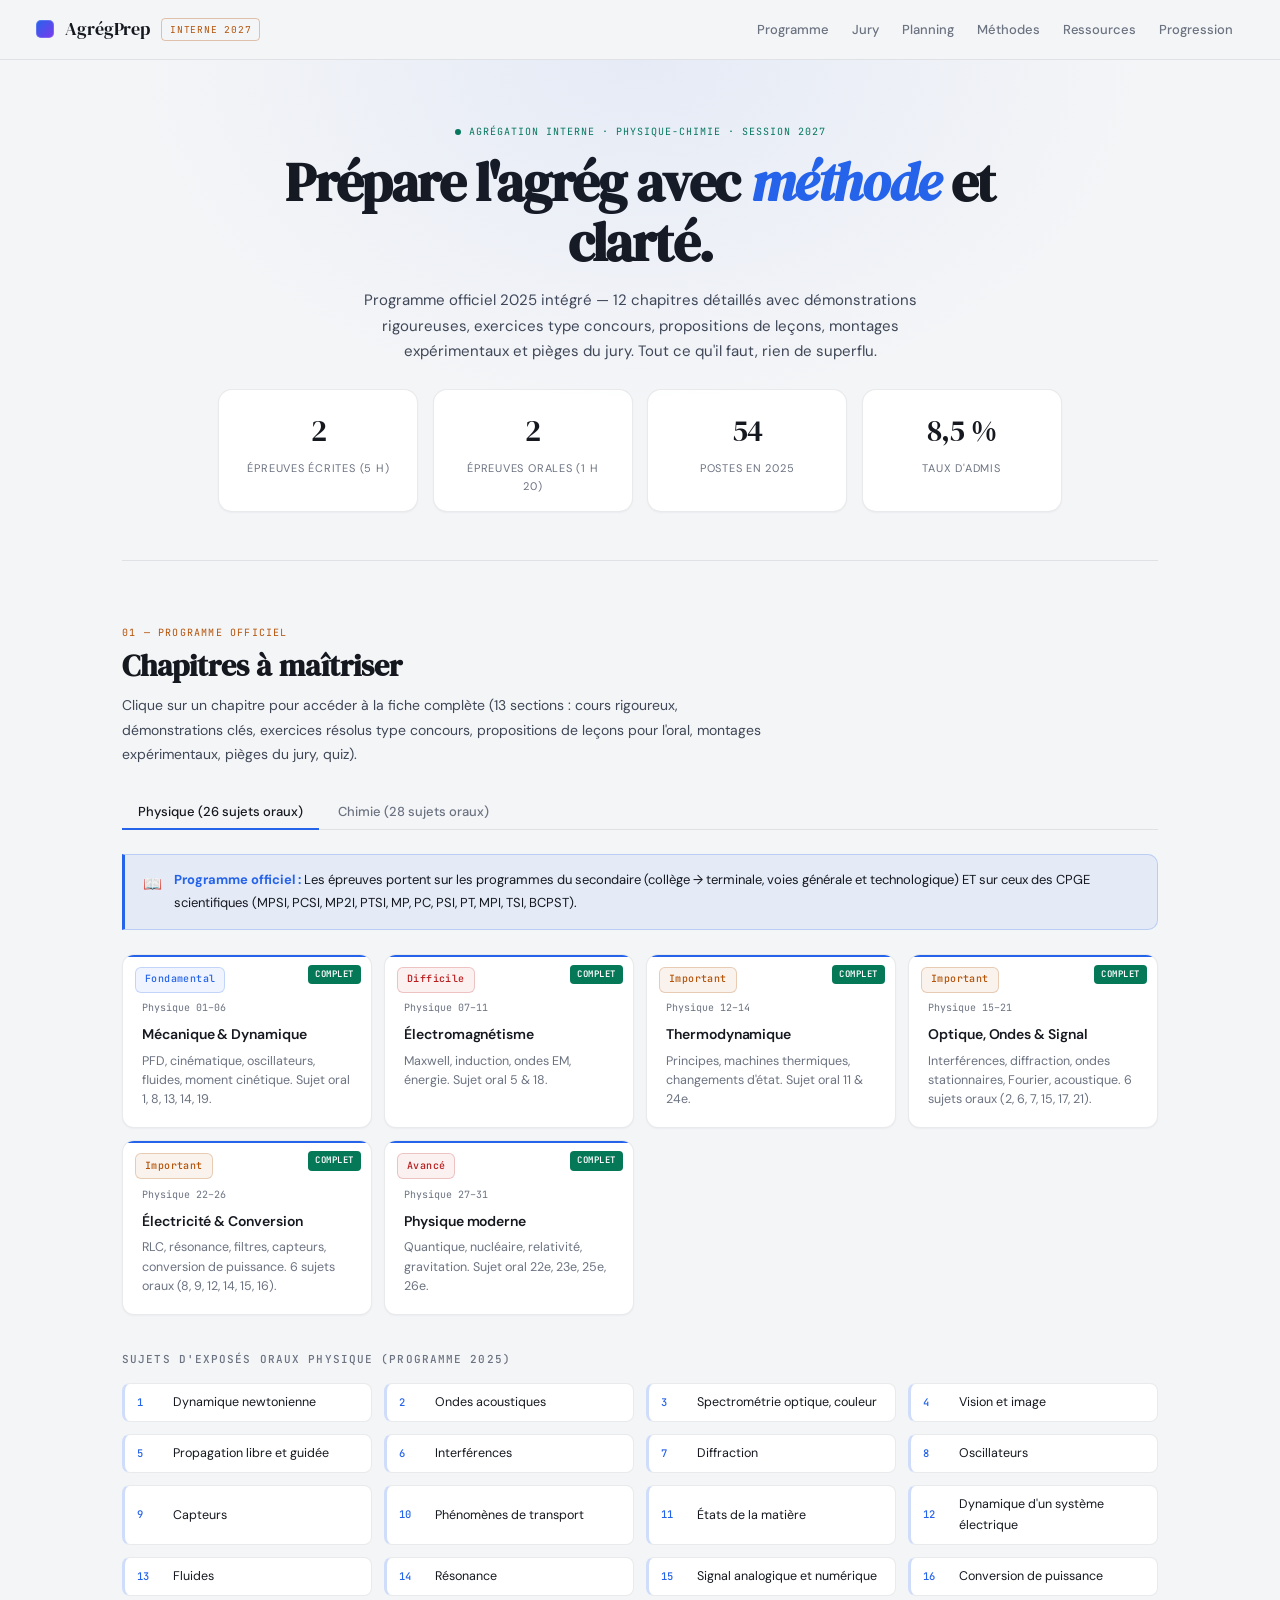
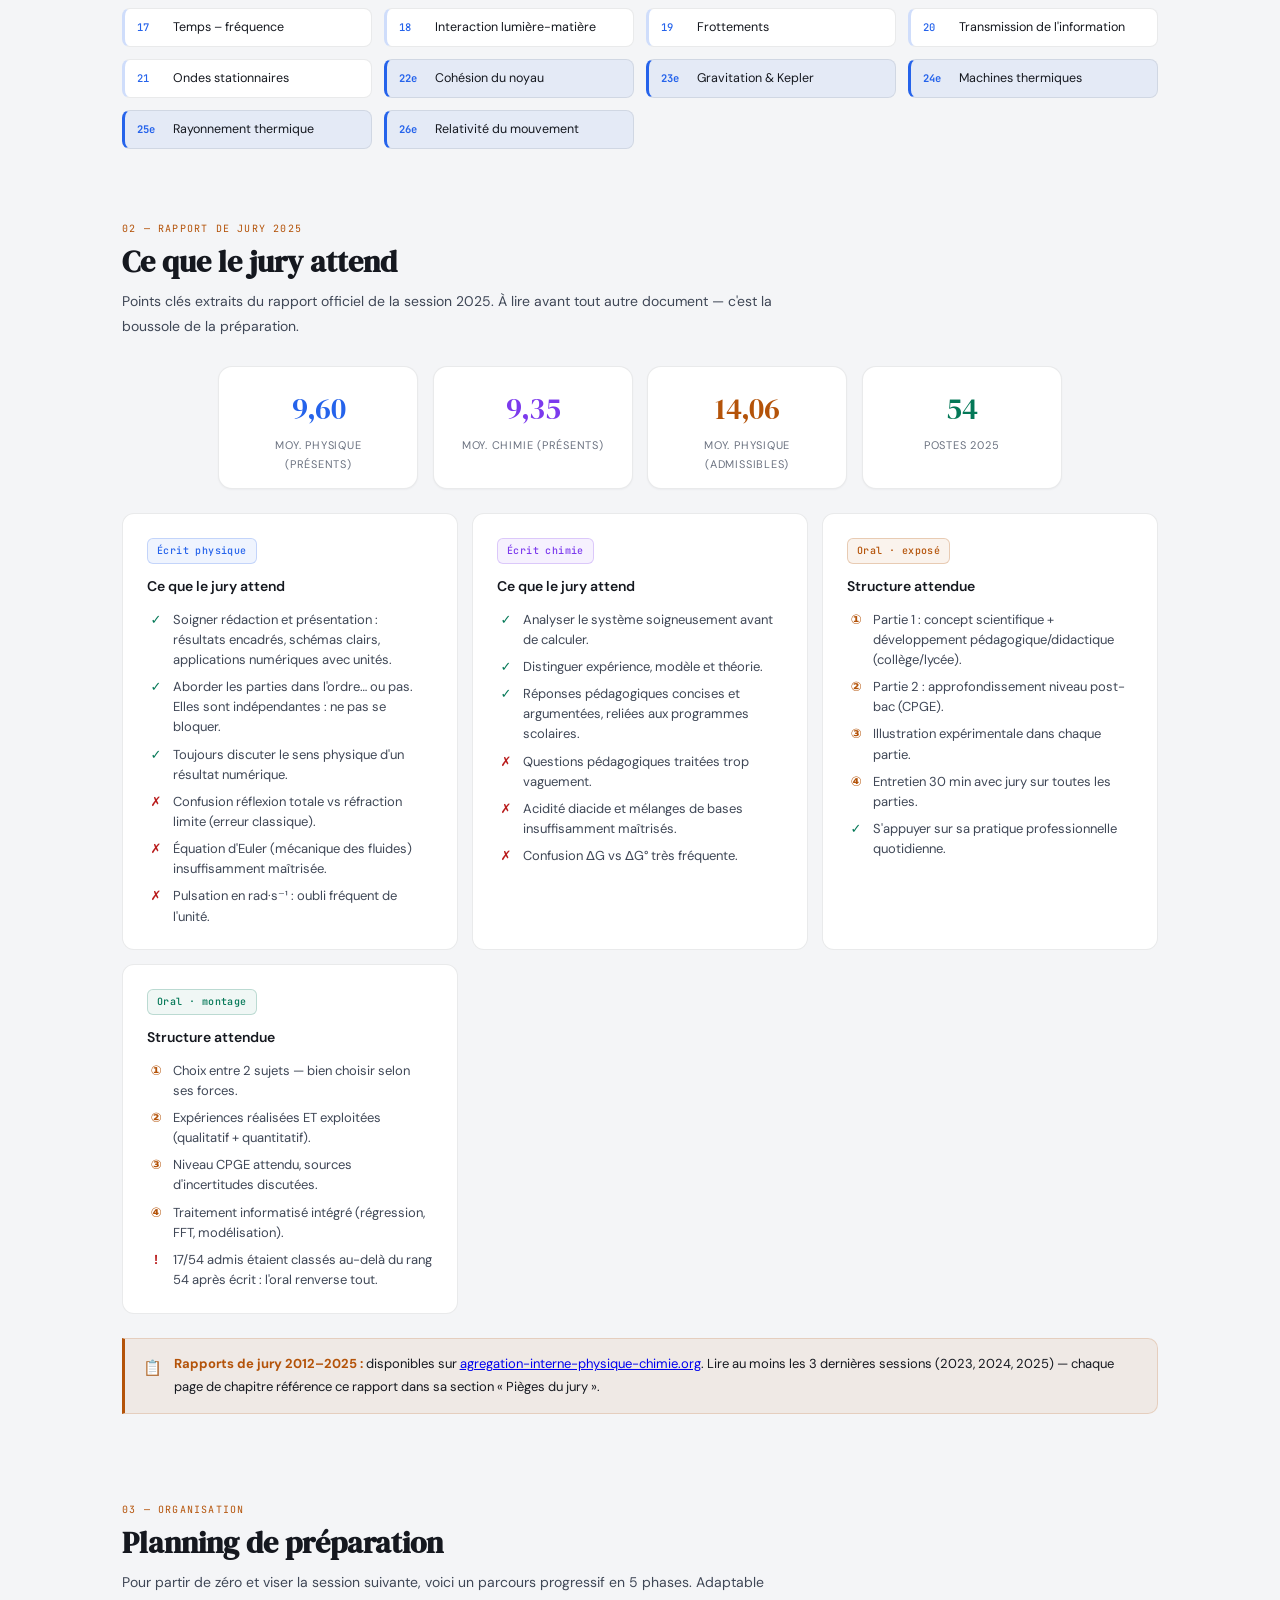
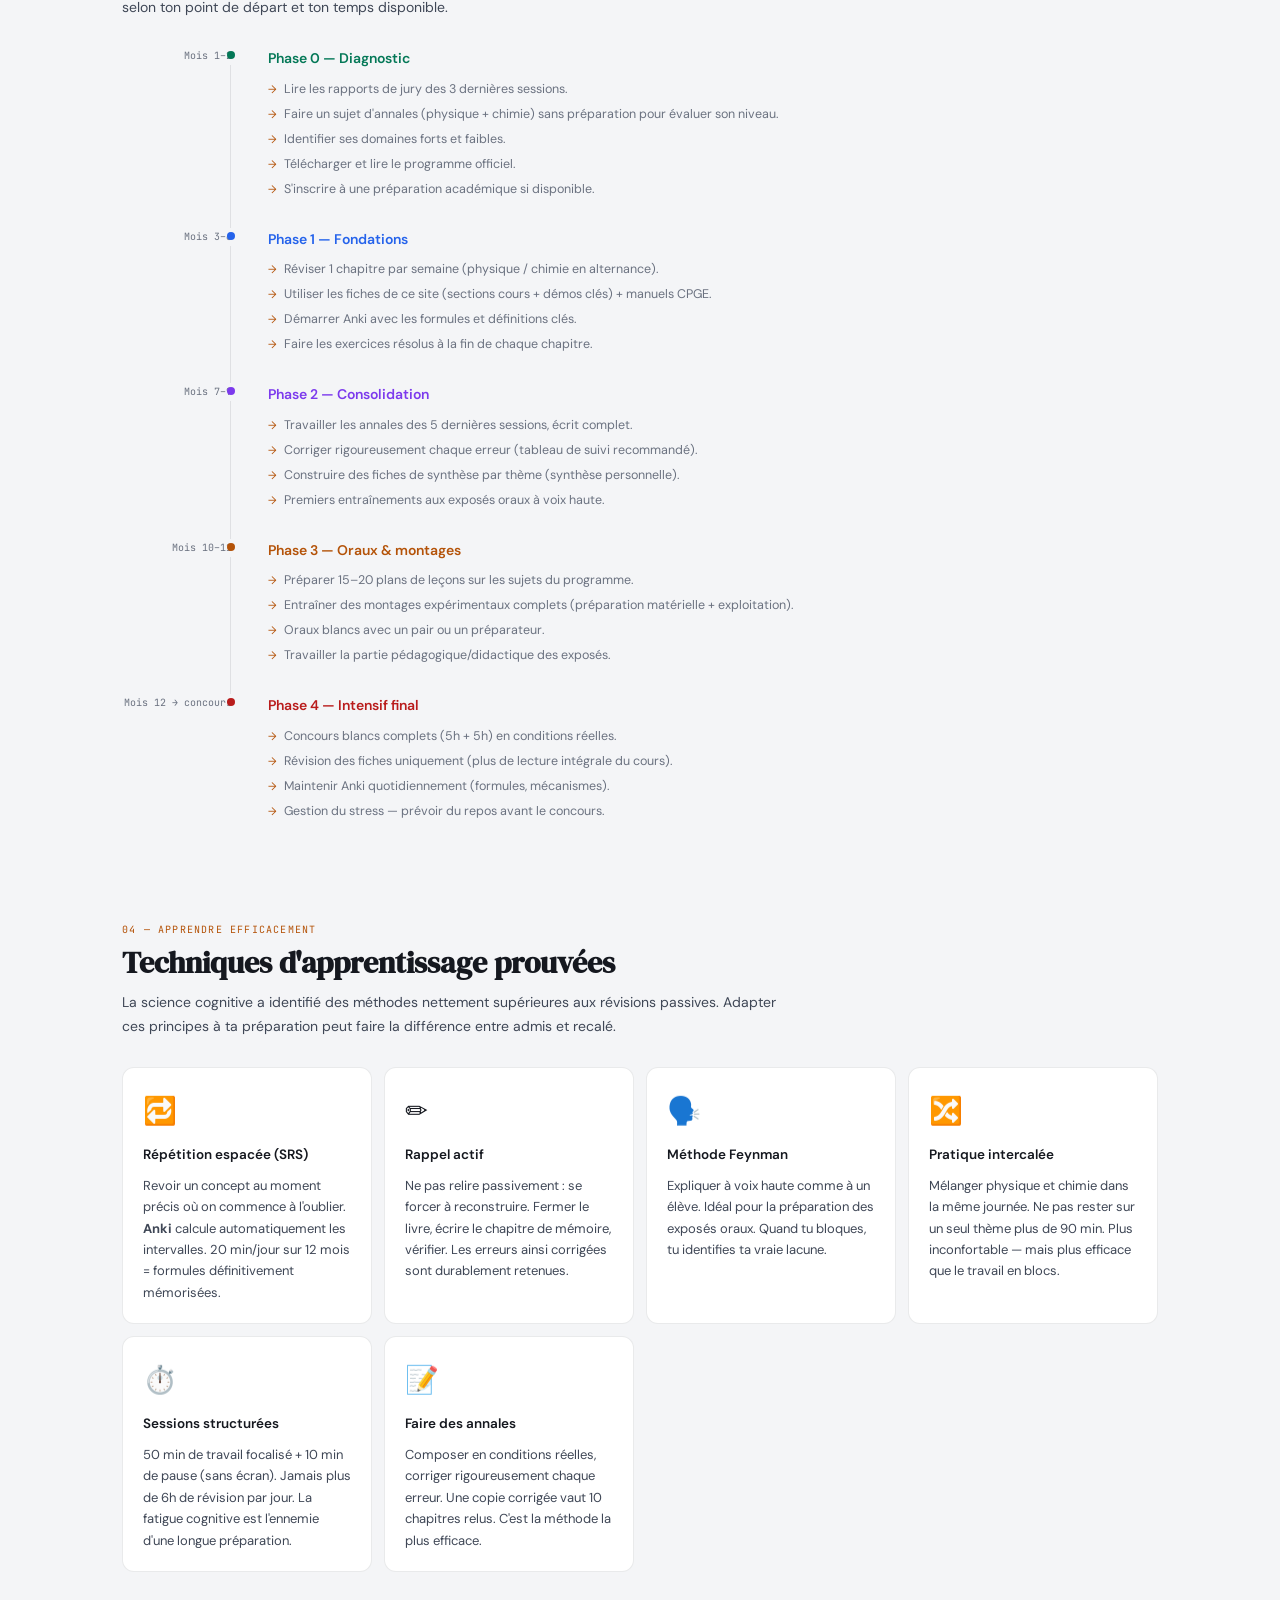
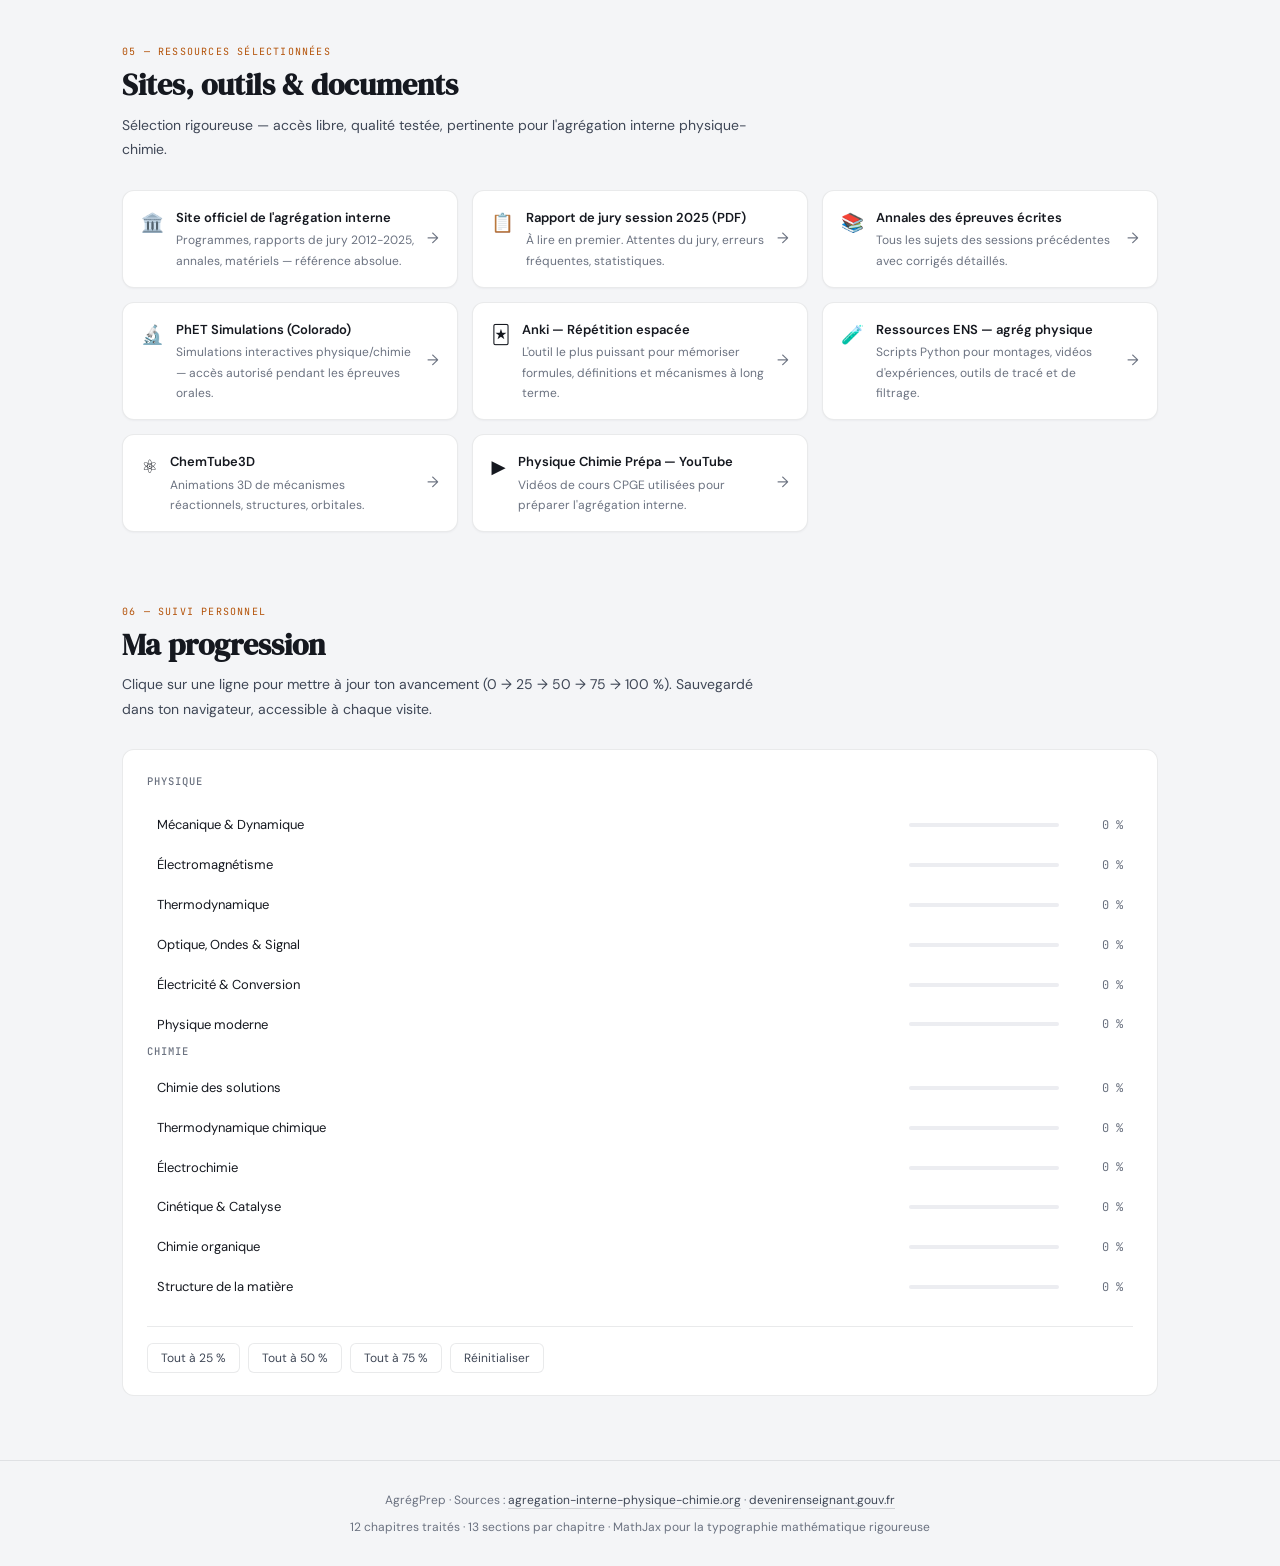
==== commit 70676f90: "Improve index page UI: fix badge overlap, larger card titles, chemistry tab color, oral chip accents" ====
--- a/index.html
+++ b/index.html
@@ -79,7 +79,7 @@
   <h2>Chapitres à maîtriser</h2>
   <p class="desc">Clique sur un chapitre pour accéder à la fiche complète (13 sections : cours rigoureux, démonstrations clés, exercices résolus type concours, propositions de leçons pour l'oral, montages expérimentaux, pièges du jury, quiz).</p>
 
-  <div class="tabs">
+  <div class="tabs" data-tab="phys">
     <button class="tab-btn active" onclick="switchTab(event,'phys')">Physique (26 sujets oraux)</button>
     <button class="tab-btn" onclick="switchTab(event,'chim')">Chimie (28 sujets oraux)</button>
   </div>
@@ -159,11 +159,11 @@
       <div class="oral-chip"><span class="on">19</span> Frottements</div>
       <div class="oral-chip"><span class="on">20</span> Transmission de l'information</div>
       <div class="oral-chip"><span class="on">21</span> Ondes stationnaires</div>
-      <div class="oral-chip" style="border-color:var(--phys-b)"><span class="on" style="color:var(--phys)">22e</span> Cohésion du noyau</div>
-      <div class="oral-chip" style="border-color:var(--phys-b)"><span class="on" style="color:var(--phys)">23e</span> Gravitation & Kepler</div>
-      <div class="oral-chip" style="border-color:var(--phys-b)"><span class="on" style="color:var(--phys)">24e</span> Machines thermiques</div>
-      <div class="oral-chip" style="border-color:var(--phys-b)"><span class="on" style="color:var(--phys)">25e</span> Rayonnement thermique</div>
-      <div class="oral-chip" style="border-color:var(--phys-b)"><span class="on" style="color:var(--phys)">26e</span> Relativité du mouvement</div>
+      <div class="oral-chip oral-new"><span class="on">22e</span> Cohésion du noyau</div>
+      <div class="oral-chip oral-new"><span class="on">23e</span> Gravitation & Kepler</div>
+      <div class="oral-chip oral-new"><span class="on">24e</span> Machines thermiques</div>
+      <div class="oral-chip oral-new"><span class="on">25e</span> Rayonnement thermique</div>
+      <div class="oral-chip oral-new"><span class="on">26e</span> Relativité du mouvement</div>
     </div>
   </div>
 
@@ -247,8 +247,8 @@
       <div class="oral-chip"><span class="on">24</span> Couleur</div>
       <div class="oral-chip"><span class="on">25</span> Modification de fonctions</div>
       <div class="oral-chip"><span class="on">26</span> Modification de chaîne</div>
-      <div class="oral-chip" style="border-color:var(--chim-b)"><span class="on" style="color:var(--chim)">27e</span> Modélisation des solides</div>
-      <div class="oral-chip" style="border-color:var(--chim-b)"><span class="on" style="color:var(--chim)">28e</span> Classification périodique</div>
+      <div class="oral-chip oral-new"><span class="on">27e</span> Modélisation des solides</div>
+      <div class="oral-chip oral-new"><span class="on">28e</span> Classification périodique</div>
     </div>
   </div>
 </section>
@@ -537,6 +537,7 @@
   document.querySelectorAll('.tab-btn').forEach(b=>b.classList.remove('active'));
   document.getElementById('tab-'+t).classList.add('active');
   ev.currentTarget.classList.add('active');
+  document.querySelector('.tabs').dataset.tab = t;
 }
 
 // TRACKER (persistance localStorage)
--- a/style.css
+++ b/style.css
@@ -27,11 +27,17 @@
   --shadow-lg: 0 10px 30px rgba(15,23,42,.08);
 }
 *,*::before,*::after{box-sizing:border-box;margin:0;padding:0}
-html{scroll-behavior:smooth}
+html{scroll-behavior:smooth;scroll-padding-top:80px}
 body{background:var(--bg);color:var(--text);font-family:var(--sans);font-size:15px;line-height:1.68;-webkit-font-smoothing:antialiased}
 
-/* NAV */
-nav{position:sticky;top:0;z-index:200;height:56px;display:flex;align-items:center;justify-content:space-between;padding:0 2rem;background:rgba(244,245,247,.85);backdrop-filter:blur(18px);border-bottom:1px solid var(--border)}
+/* NAV — opaque pour éviter que les titres scrollent en transparence derrière */
+/* IMPORTANT : on cible UNIQUEMENT la nav top-level (enfant direct de body),
+   pas le <nav class="sidebar-nav"> qui vit dans la sidebar. */
+body>nav{position:sticky;top:0;z-index:300;height:60px;display:flex;align-items:center;justify-content:space-between;padding:0 2rem;background:var(--bg);border-bottom:1px solid var(--border);transition:box-shadow .2s ease,border-color .2s ease}
+body>nav.scrolled{border-bottom-color:var(--border2);box-shadow:0 1px 0 var(--border),0 4px 18px rgba(15,23,42,.045)}
+@supports (backdrop-filter:blur(1px)){
+  body>nav{background:rgba(244,245,247,.94);backdrop-filter:saturate(150%) blur(14px);-webkit-backdrop-filter:saturate(150%) blur(14px)}
+}
 .nav-logo{font-family:var(--serif);font-size:1.1rem;color:var(--text);text-decoration:none;display:flex;align-items:center;gap:10px;flex-shrink:0}
 .nav-badge{font-family:var(--mono);font-size:9px;color:var(--gold);background:var(--gold-d);border:1px solid rgba(245,166,35,.25);border-radius:4px;padding:2px 7px;text-transform:uppercase;letter-spacing:.06em}
 .nav-links{display:flex;gap:2px;list-style:none}
@@ -45,7 +51,7 @@
 .page-grid{display:grid;grid-template-columns:230px 1fr;gap:2.5rem;align-items:start;padding-bottom:5rem}
 
 /* SIDEBAR */
-.sidebar{position:sticky;top:72px;display:flex;flex-direction:column;gap:0;padding-top:2.5rem;align-self:start;max-height:calc(100vh - 80px);overflow-y:auto;overflow-x:hidden;scrollbar-width:thin;scrollbar-color:var(--border) transparent}
+.sidebar{position:sticky;top:76px;z-index:50;display:flex;flex-direction:column;gap:0;padding-top:2.5rem;align-self:start;max-height:calc(100vh - 92px);overflow-y:auto;overflow-x:hidden;scrollbar-width:thin;scrollbar-color:var(--border) transparent}
 .sidebar::-webkit-scrollbar{width:6px}
 .sidebar::-webkit-scrollbar-track{background:transparent}
 .sidebar::-webkit-scrollbar-thumb{background:var(--border);border-radius:3px}
@@ -175,19 +181,29 @@
 .sec-desc{color:var(--muted);font-size:14px;margin-bottom:2rem;max-width:600px}
 .tabs{display:flex;gap:3px;border-bottom:1px solid var(--border);margin-bottom:1.5rem}
 .tab-btn{padding:8px 16px;font-size:13px;font-weight:500;color:var(--muted);background:none;border:none;cursor:pointer;border-bottom:2px solid transparent;margin-bottom:-1px;transition:all .2s;font-family:var(--sans)}
-.tab-btn.active{color:var(--text);border-bottom-color:var(--phys)}
+.tab-btn.active{color:var(--text);border-bottom-color:var(--phys)}.tabs[data-tab="chim"] .tab-btn.active{border-bottom-color:var(--chim)}
 .tab-pane{display:none}.tab-pane.active{display:block}
 .chap-card{display:block;text-decoration:none;color:inherit;background:var(--bg2);border:1px solid var(--border);border-radius:12px;padding:1.1rem 1.2rem;transition:all .2s;position:relative;overflow:hidden;box-shadow:var(--shadow-sm)}
 .chap-card::after{content:'';position:absolute;top:0;left:0;right:0;height:2px}
 .chap-card.cp::after{background:var(--phys)}.chap-card.cc::after{background:var(--chim)}
 .chap-card:hover{border-color:var(--border2);transform:translateY(-2px);box-shadow:var(--shadow-md)}
-.chap-card .cn{font-family:var(--mono);font-size:10px;color:var(--muted);margin-bottom:4px}
-.chap-card .ct{font-size:13.5px;font-weight:600;margin-bottom:3px}
+.chap-card .cn{font-family:var(--mono);font-size:10px;color:var(--muted);margin-bottom:6px;margin-top:1.75rem}
+.chap-card .ct{font-size:15px;font-weight:600;margin-bottom:5px}
 .chap-card .cs{font-size:12px;color:var(--muted);line-height:1.5}
-.chap-card .badge{position:absolute;top:12px;right:12px}
-.oral-chip{background:var(--bg2);border:1px solid var(--border);border-radius:8px;padding:8px 12px;font-size:12.5px;display:flex;align-items:center;gap:8px;transition:border-color .15s}
-.oral-chip:hover{border-color:var(--border2)}
-.oral-chip .on{font-family:var(--mono);font-size:10.5px;color:var(--muted);min-width:28px}
+.chap-card .badge{position:absolute;top:12px;left:12px}
+.oral-chip{background:var(--bg2);border:1px solid var(--border);border-radius:8px;padding:8px 12px;font-size:12.5px;display:flex;align-items:center;gap:8px;transition:all .15s}
+.oral-chip:hover{border-color:var(--border2);box-shadow:var(--shadow-sm)}
+.oral-chip .on{font-family:var(--mono);font-size:10.5px;color:var(--muted);min-width:28px;font-weight:500}
+#tab-phys .oral-chip{border-left:3px solid var(--phys-b)}
+#tab-phys .oral-chip .on{color:var(--phys)}
+#tab-phys .oral-chip:hover{border-left-color:var(--phys)}
+#tab-chim .oral-chip{border-left:3px solid var(--chim-b)}
+#tab-chim .oral-chip .on{color:var(--chim)}
+#tab-chim .oral-chip:hover{border-left-color:var(--chim)}
+#tab-phys .oral-chip.oral-new{background:var(--phys-d);border-left-color:var(--phys)}
+#tab-phys .oral-chip.oral-new .on{font-weight:700}
+#tab-chim .oral-chip.oral-new{background:var(--chim-d);border-left-color:var(--chim)}
+#tab-chim .oral-chip.oral-new .on{font-weight:700}
 .g2{display:grid;grid-template-columns:repeat(auto-fit,minmax(290px,1fr));gap:14px}
 .g3{display:grid;grid-template-columns:repeat(auto-fit,minmax(210px,1fr));gap:12px}
 .g4{display:grid;grid-template-columns:repeat(auto-fit,minmax(170px,1fr));gap:10px}
@@ -334,7 +350,8 @@
 .sidebar-nav a::before{content:none}
 
 /* Scroll-behaviour pour les ancres : compense la sticky-nav */
-:target{scroll-margin-top:80px}
+:target{scroll-margin-top:96px}
+.sblock,.sblock h2,.sblock h3,.sblock[id]{scroll-margin-top:96px}
 
 /* Selection text */
 ::selection{background:rgba(37,99,235,.22);color:var(--text)}
@@ -365,3 +382,168 @@
   .demo-block,.key-box,.exo-body,.lecon-card,.jury-item{font-size:13px;padding:.85rem .95rem}
   .ascii-schema{font-size:10.5px;padding:.8rem .9rem}
 }
+
+/* ═══════════════════════════════════════════════════════════════════
+   REFINEMENTS v2 — raffinements visuels additifs
+   (chargés en fin de feuille pour surcharger proprement)
+   ═══════════════════════════════════════════════════════════════════ */
+
+/* — Tokens additionnels — */
+:root{
+  --r-sm:6px; --r-md:10px; --r-lg:14px;
+  --shadow-xs:0 1px 0 rgba(15,23,42,.04);
+  --ring-phys:0 0 0 3px rgba(37,99,235,.14);
+  --ring-chim:0 0 0 3px rgba(124,58,237,.14);
+}
+
+/* — Indicateur de progression de lecture en haut de viewport — */
+body::before{
+  content:'';position:fixed;top:0;left:0;height:2px;width:var(--scroll,0%);
+  background:linear-gradient(90deg,var(--phys),var(--chim));
+  z-index:400;pointer-events:none;transition:width .08s linear;
+  border-radius:0 2px 2px 0;
+}
+body.chim-page::before{background:linear-gradient(90deg,var(--chim),var(--gold))}
+
+/* — Nav : logo plus présent, badge plus net — */
+body>nav{padding:0 2.25rem}
+.nav-logo{font-size:1.15rem;letter-spacing:-.005em;gap:11px}
+.nav-logo::before{content:'';width:18px;height:18px;border-radius:5px;background:linear-gradient(135deg,var(--phys) 0%,var(--chim) 100%);display:inline-block;flex-shrink:0;box-shadow:inset 0 0 0 1px rgba(255,255,255,.18)}
+.nav-badge{font-size:9.5px;padding:3px 8px;letter-spacing:.08em;background:transparent;border-color:rgba(180,83,9,.32);color:var(--gold)}
+.nav-links{gap:1px}
+.nav-links a{font-size:13px;padding:6px 11px;font-weight:500;letter-spacing:-.002em}
+.nav-links a.active{box-shadow:inset 0 -2px 0 currentColor;border-radius:6px 6px 0 0;color:var(--text);background:transparent}
+
+/* — Hero chapitre : plus de respiration, gradient affiné — */
+.chap-hero{padding:3.25rem 0 2.5rem}
+.chap-hero::before{background:radial-gradient(ellipse 60% 140% at 92% 50%,rgba(37,99,235,.075) 0%,transparent 65%),radial-gradient(circle at 15% 10%,rgba(180,83,9,.04) 0%,transparent 50%)}
+.chap-hero.c::before{background:radial-gradient(ellipse 60% 140% at 92% 50%,rgba(124,58,237,.085) 0%,transparent 65%),radial-gradient(circle at 15% 10%,rgba(180,83,9,.04) 0%,transparent 50%)}
+.chap-hero h1{font-size:clamp(2rem,3.8vw,3rem);letter-spacing:-.018em;line-height:1.08}
+.chap-hero .lead{font-size:14.5px;line-height:1.78;max-width:660px;color:var(--muted2)}
+.chap-eyebrow{font-size:10.5px;letter-spacing:.13em}
+
+/* — Sidebar : présence renforcée, scrollspy plus élégant — */
+.sidebar{padding-top:2.65rem}
+.sidebar-head,.sidebar-chapters-head{font-size:9.5px;letter-spacing:.14em;color:var(--muted);position:relative}
+.sidebar-head::after{content:'';display:block;width:18px;height:1px;background:var(--border2);margin-top:6px;margin-left:10px}
+.sidebar-nav{gap:0}
+.sidebar-nav a{font-size:12.5px;padding:7px 10px 7px 16px;border-left-width:2px;border-radius:0 6px 6px 0;margin:1px 0;position:relative;letter-spacing:-.003em}
+.sidebar-nav a:hover{background:rgba(15,23,42,.04);transform:translateX(1px)}
+.sidebar-nav a.active,.sidebar-nav a.current{color:var(--text);font-weight:600;background:var(--phys-d);border-left-color:var(--phys)}
+body.chim-page .sidebar-nav a.active,body.chim-page .sidebar-nav a.current{background:var(--chim-d);border-left-color:var(--chim)}
+.sidebar-chapters a.cur{background:linear-gradient(90deg,rgba(124,58,237,.08),transparent);padding-left:11px;border-left:2px solid var(--chim);border-radius:0 6px 6px 0;color:var(--text)}
+.sidebar-chapters a.cur .dot{box-shadow:0 0 0 3px var(--chim-d)}
+
+/* — Sections : numérotation plus présente — */
+.sblock{padding:2.75rem 0;border-bottom:1px solid var(--border);position:relative}
+.sblock-num{font-size:9.5px;letter-spacing:.14em;color:var(--muted);margin-bottom:.6rem;display:inline-flex;align-items:center;gap:8px}
+.sblock-num::before{content:'';width:14px;height:1px;background:var(--phys);opacity:.7}
+body.chim-page .sblock-num::before{background:var(--chim)}
+.sblock h2{font-family:var(--serif);font-size:1.65rem;line-height:1.18;letter-spacing:-.012em;margin-bottom:.45rem}
+.sblock h3{font-size:1.18rem;color:var(--text);margin:1.75rem 0 .6rem;letter-spacing:-.005em;position:relative;padding-left:0}
+.sblock h3::before{content:'';position:absolute;left:-14px;top:.55em;width:6px;height:6px;border-radius:50%;background:var(--gold);opacity:.6;transform:translateY(-50%)}
+.sblock .intro{font-size:14.5px;line-height:1.8;color:var(--muted2);max-width:680px;margin-bottom:1.6rem}
+
+/* — fbox : encadré formule plus poli — */
+.fbox{background:linear-gradient(180deg,var(--bg3) 0%,#f6f6f9 100%);border-radius:var(--r-md);border:1px solid var(--border);border-left:3px solid var(--gold);padding:1.2rem 1.4rem;box-shadow:var(--shadow-xs)}
+.fbox .fl{font-size:9.5px;letter-spacing:.12em;color:var(--gold);font-weight:600}
+.fbox hr{border-top-color:rgba(15,23,42,.06)}
+
+/* — notion : carte plus tactile — */
+.notion{border-radius:var(--r-lg);padding:1.3rem 1.45rem;background:var(--bg2);border:1px solid var(--border);transition:transform .18s ease,box-shadow .2s ease,border-color .2s ease}
+.notion:hover{transform:translateY(-1px);box-shadow:0 6px 22px rgba(15,23,42,.07);border-color:var(--border2)}
+.notion-title{font-size:13.5px;letter-spacing:-.005em}
+.nt-bar{height:18px}
+
+/* — alert / key-box / demo : coins arrondis cohérents — */
+.alert,.demo-block,.jury-item,.key-box{border-radius:0 var(--r-md) var(--r-md) 0}
+.key-box{background:linear-gradient(135deg,var(--phys-d),rgba(37,99,235,.02));padding:1.05rem 1.25rem}
+.key-box.c{background:linear-gradient(135deg,var(--chim-d),rgba(124,58,237,.02))}
+
+/* — Tableaux : tête plus discrète, lignes plus respirantes — */
+table.compact{border-radius:var(--r-md);overflow:hidden;border:1px solid var(--border)}
+table.compact th{background:#eef0f4;font-size:10.5px;letter-spacing:.1em;font-weight:600;padding:.7rem .85rem}
+table.compact td{padding:.7rem .85rem;font-size:13px}
+table.compact tr:last-child td{border-bottom:none}
+table.compact tr:hover td{background:rgba(15,23,42,.03)}
+
+/* — Exercices : summary + body plus net — */
+.exo-block{border-radius:var(--r-lg)}
+.exo-block summary{padding:.95rem 1.25rem;font-size:13px;letter-spacing:-.003em}
+.exo-block summary:hover{background:rgba(37,99,235,.045)}
+.exo-block[open] summary{background:linear-gradient(180deg,rgba(37,99,235,.06),transparent)}
+body.chim-page .exo-block summary{color:var(--chim)}
+body.chim-page .exo-block summary:hover{background:rgba(124,58,237,.05)}
+body.chim-page .exo-block[open] summary{background:linear-gradient(180deg,rgba(124,58,237,.06),transparent)}
+
+/* — Leçon / Montage : ruban gauche pour ancrer la carte — */
+.lecon-card{border-radius:var(--r-lg);position:relative;overflow:hidden;padding-left:1.4rem}
+.lecon-card::before{content:'';position:absolute;left:0;top:0;bottom:0;width:3px;background:linear-gradient(180deg,var(--phys),var(--chim));opacity:.55}
+body.chim-page .lecon-card::before{background:linear-gradient(180deg,var(--chim),var(--gold))}
+.lecon-card h4{font-size:1.18rem;letter-spacing:-.008em}
+
+/* — Badges hero : plus de finesse — */
+.badge{font-size:10px;padding:3.5px 9px;border-radius:6px;letter-spacing:.04em;font-weight:500}
+
+/* — Page-nav prev/next : carte plus aérée — */
+.page-nav{margin-top:3.5rem;padding-top:2rem}
+.pnav-link{padding:1.1rem 1.3rem;border-radius:var(--r-lg)}
+.pnav-label{font-size:10px;letter-spacing:.1em;margin-bottom:.2rem}
+.pnav-title{font-size:14px}
+.pnav-link:hover{border-color:var(--phys-b)}
+body.chim-page .pnav-link:hover{border-color:var(--chim-b)}
+
+/* — Strip de tous les chapitres en pied de page — */
+.chap-strip{gap:8px;margin-top:2.5rem;padding:1.5rem 0 0;border-color:var(--border)}
+.cs-link{padding:9px 12px;border-radius:8px;font-size:12px;transition:all .18s ease}
+.cs-link:hover{background:var(--bg2);transform:translateY(-1px)}
+
+/* — Focus visible accessibilité — */
+a:focus-visible,button:focus-visible,summary:focus-visible{outline:none;box-shadow:var(--ring-phys);border-radius:6px}
+body.chim-page a:focus-visible,body.chim-page button:focus-visible,body.chim-page summary:focus-visible{box-shadow:var(--ring-chim)}
+
+/* — Sélection texte : couleur de la matière — */
+::selection{background:rgba(37,99,235,.18)}
+body.chim-page ::selection{background:rgba(124,58,237,.2)}
+
+/* — MathJax : éviter les débordements latéraux dans les colonnes étroites — */
+mjx-container[display="true"]{font-size:1em !important;max-width:100%}
+.fbox mjx-container[display="true"]{font-size:1.02em !important}
+
+/* — Index : home-hero plus immersif — */
+.home-hero h1{letter-spacing:-.025em;line-height:1.06}
+.home-hero .lead{font-size:15.5px;line-height:1.78}
+.chap-card{transition:transform .2s ease,box-shadow .25s ease,border-color .2s ease}
+.chap-card:hover{transform:translateY(-3px);box-shadow:0 10px 30px rgba(15,23,42,.08)}
+.chap-card .ct{font-size:14px;letter-spacing:-.005em}
+.chap-card .cs{font-size:12.5px;line-height:1.55}
+.stat-pill .sv{letter-spacing:-.02em}
+.stat-pill{padding:.95rem 1.5rem;border-radius:var(--r-lg)}
+
+/* — Print : nav et sidebar masquées, contenu pleine page — */
+@media print{
+  nav,.sidebar,.page-nav,.chap-strip,body::before,.chap-eyebrow::before{display:none !important}
+  .page-grid{display:block !important;padding:0}
+  .content-wrap{padding-top:0}
+  .chap-hero{padding:1rem 0;border:none}
+  .chap-hero h1{font-size:1.8rem}
+  .sblock{break-inside:avoid;padding:1rem 0}
+  .fbox,.notion,.demo-block,.key-box,.exo-block,.lecon-card,.jury-item{break-inside:avoid;page-break-inside:avoid;box-shadow:none}
+  body{font-size:11.5pt;line-height:1.55}
+  a{color:inherit;text-decoration:none}
+}
+
+/* — Responsive : ajustements du chapitre — */
+@media(max-width:1024px){
+  .chap-hero{padding:2.5rem 0 2rem}
+  .sblock{padding:2.25rem 0}
+  .sblock h2{font-size:1.45rem}
+}
+@media(max-width:820px){
+  body::before{height:2px}
+  .nav-logo::before{width:16px;height:16px}
+  .chap-hero{padding:1.75rem 0 1.5rem}
+  .chap-hero h1{font-size:1.55rem}
+  .sblock h3::before{display:none}
+}
+
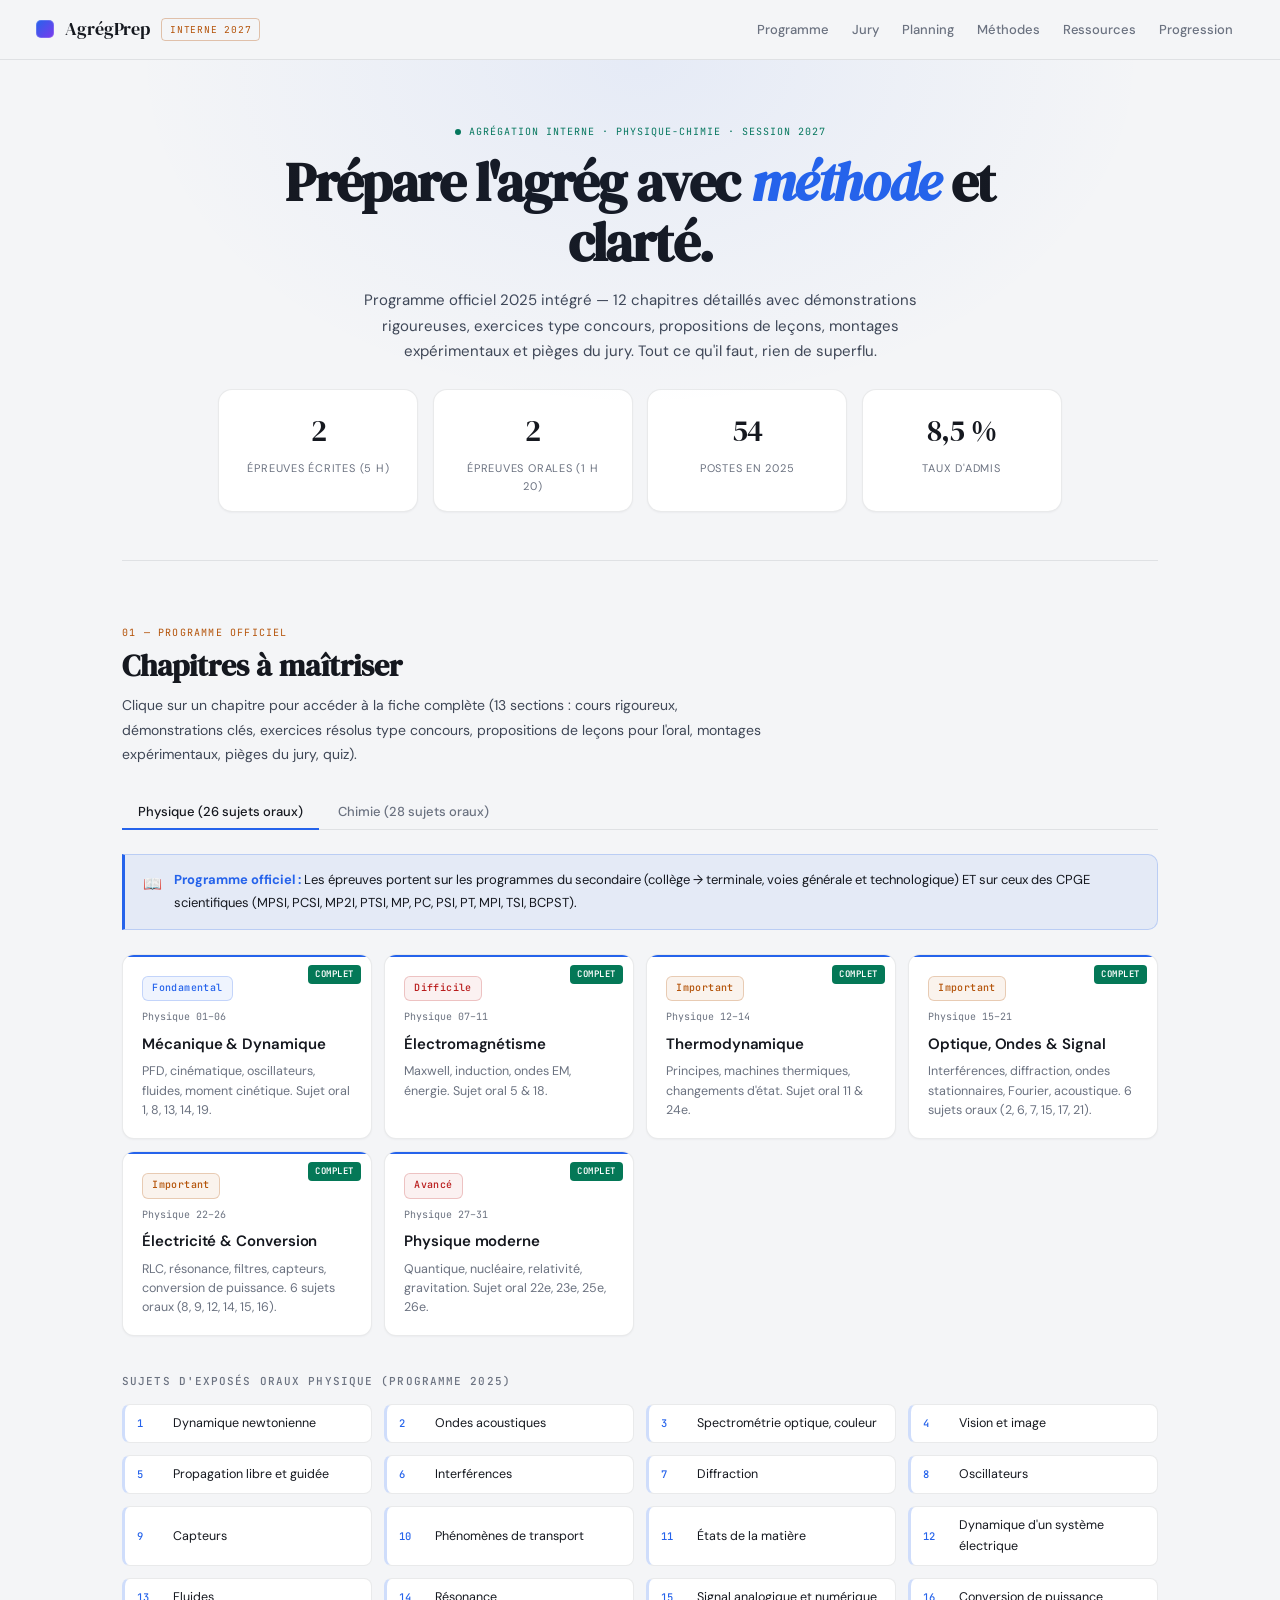
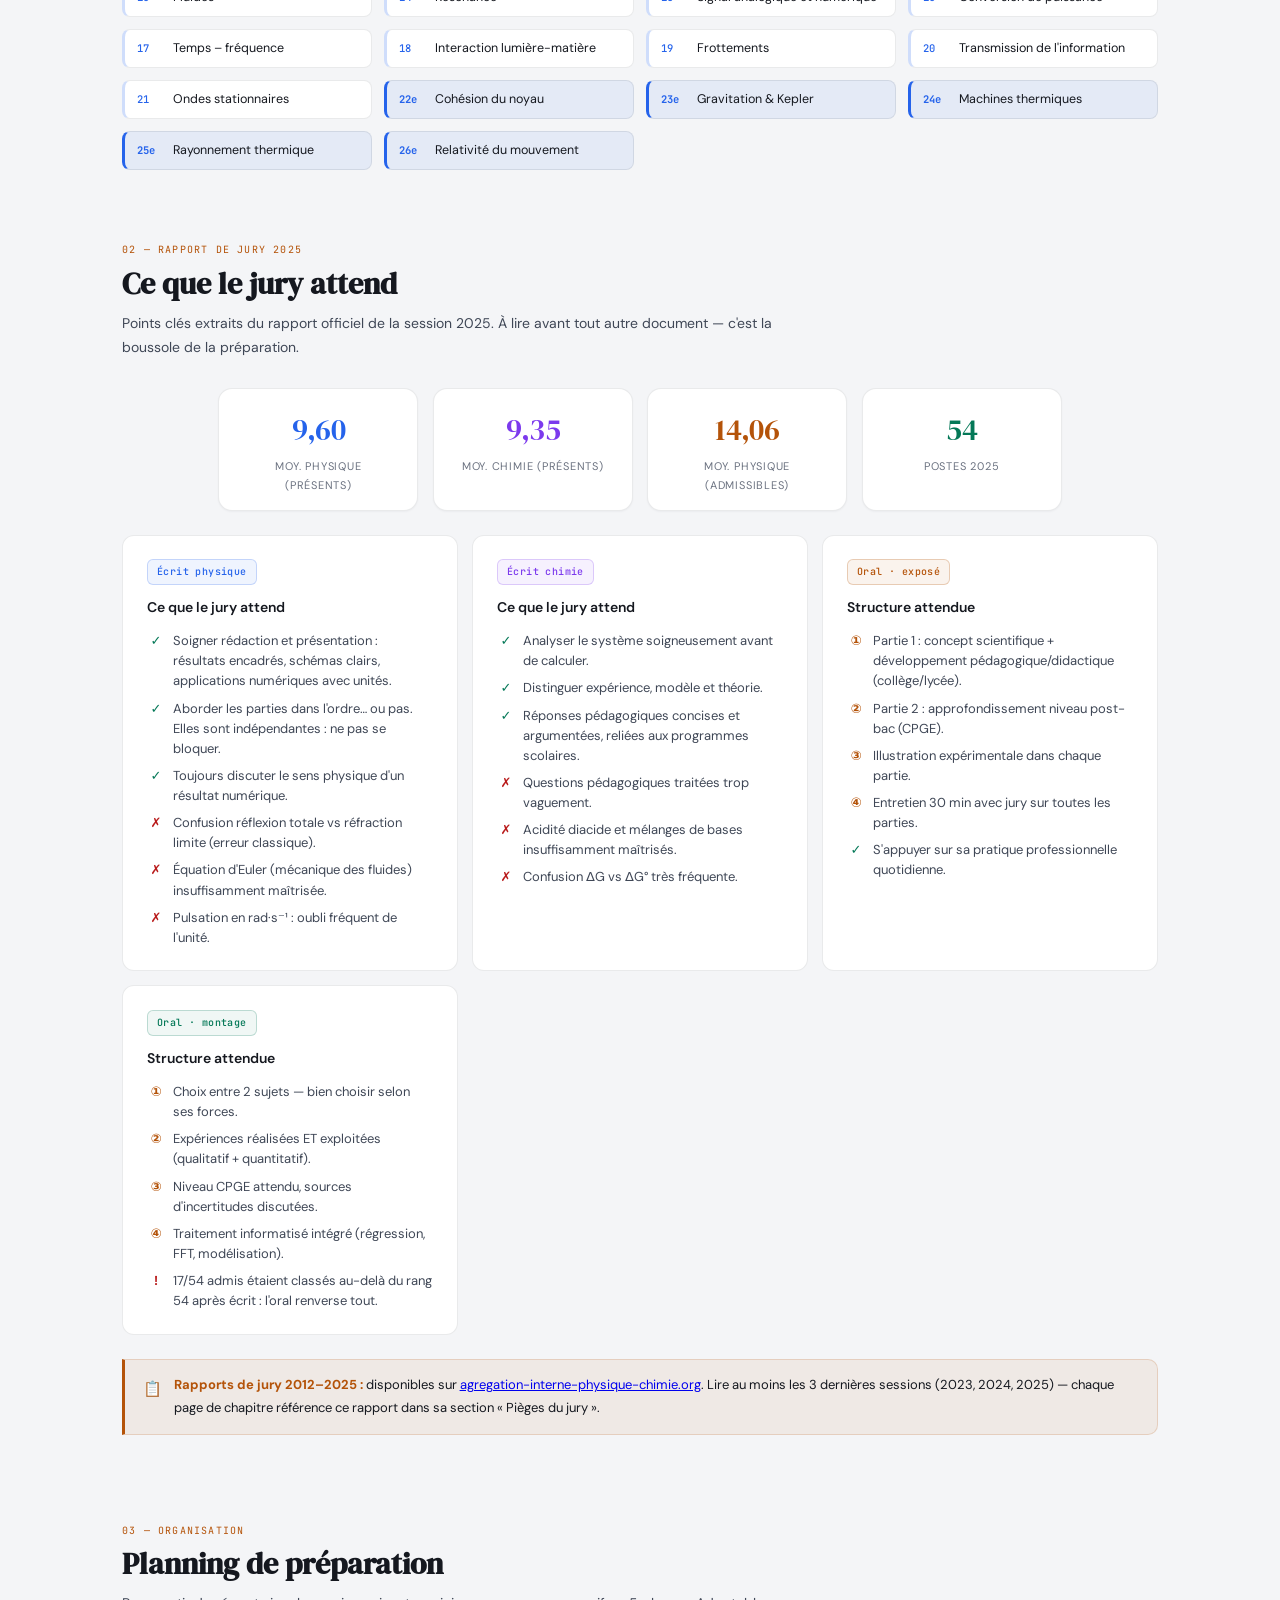
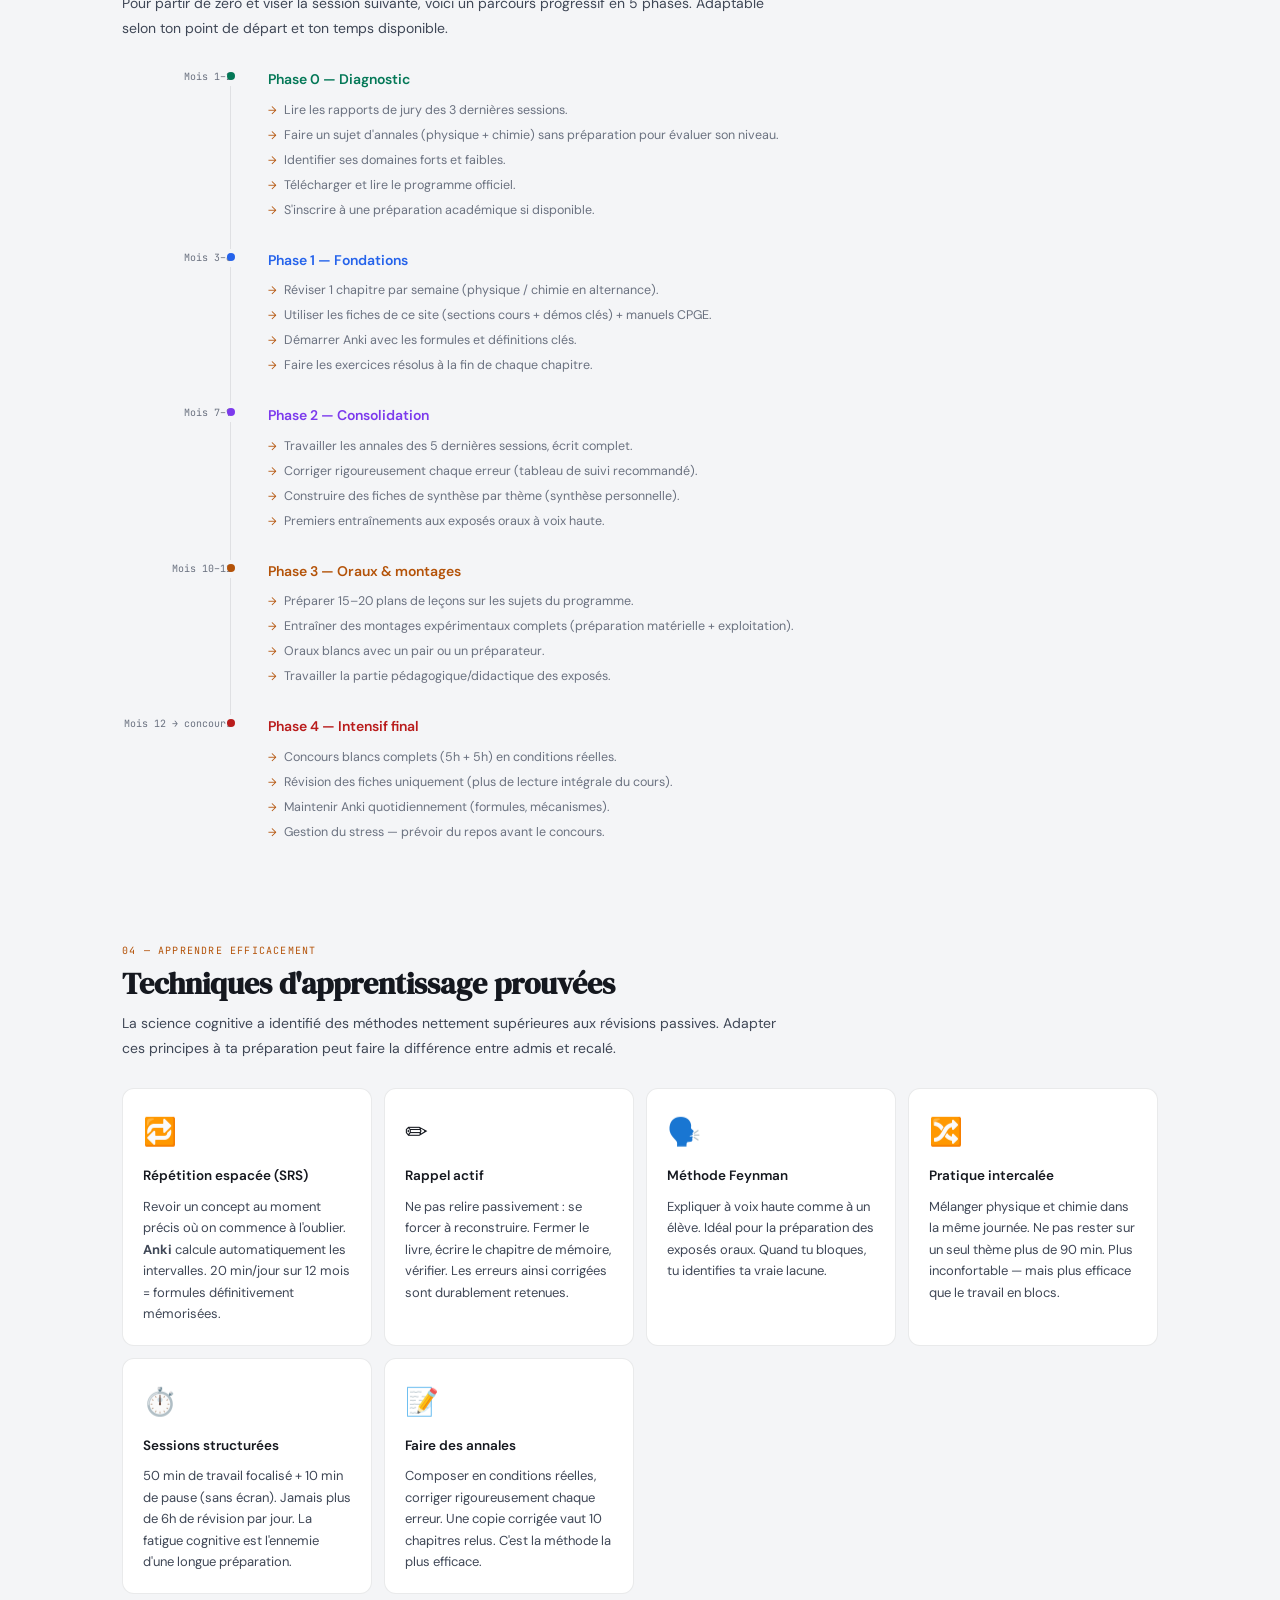
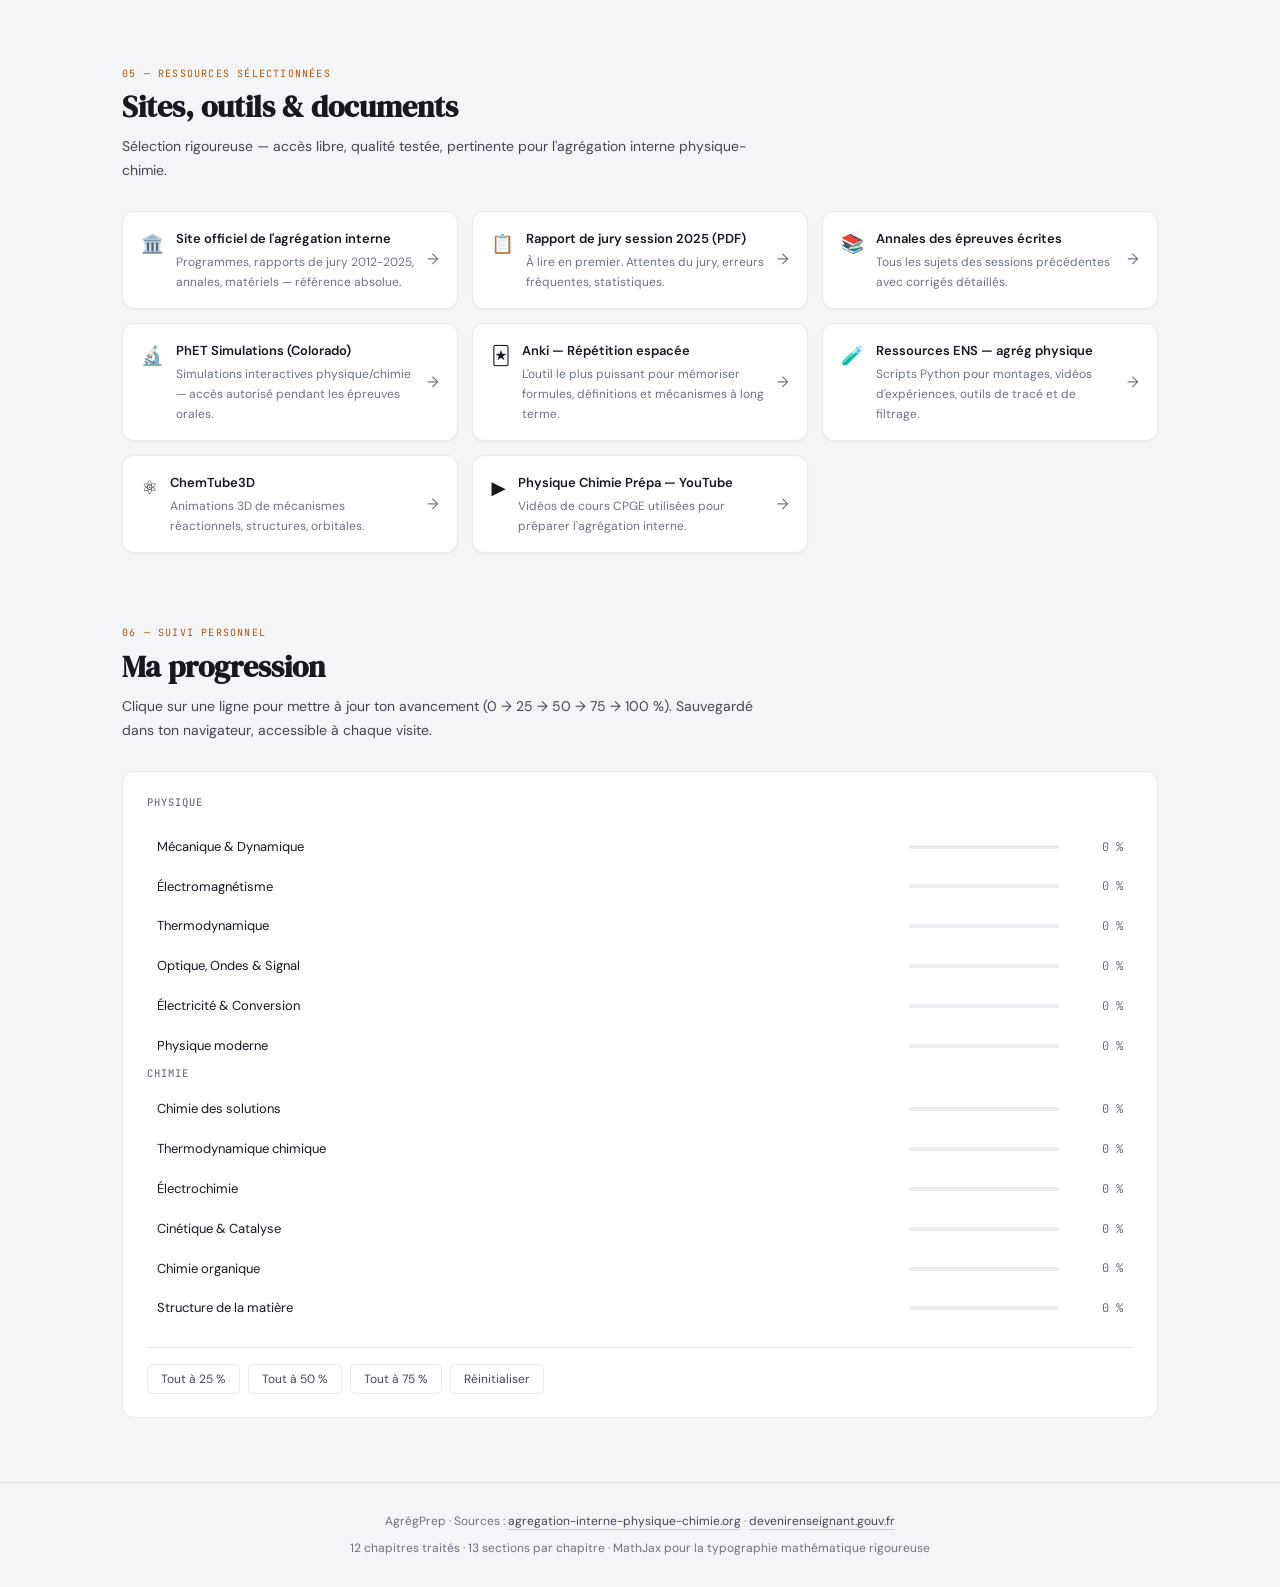
==== commit 70b644f7: "Fix card badge overlap: static flow badge + cache-bust CSS v2 - Add final CSS override block (after " ====
--- a/index.html
+++ b/index.html
@@ -6,7 +6,7 @@
 <title>AgrégPrep — Physique-Chimie Interne 2027</title>
 <link rel="preconnect" href="https://fonts.googleapis.com">
 <link href="https://fonts.googleapis.com/css2?family=DM+Serif+Display:ital@0;1&family=DM+Sans:wght@300;400;500;600&family=JetBrains+Mono:wght@400;500&display=swap" rel="stylesheet">
-<link rel="stylesheet" href="style.css">
+<link rel="stylesheet" href="style.css?v=2">
 <style>
   /* Index — quelques surcouches très ciblées (le reste vient de style.css) */
   .home-hero{padding:4rem 0 3rem;text-align:center;border-bottom:1px solid var(--border);margin-bottom:3rem;position:relative;overflow:hidden}
--- a/style.css
+++ b/style.css
@@ -547,3 +547,8 @@
   .sblock h3::before{display:none}
 }
 
+/* ── CARD INDEX FIX — doit rester en dernière position pour surcharger REFINEMENTS v2 ── */
+.chap-card .badge{position:static !important;display:inline-flex;margin-bottom:.5rem;margin-top:.2rem}
+.chap-card .cn{margin-top:0}
+.chap-card .ct{font-size:15px !important;letter-spacing:-.005em;margin-bottom:5px}
+
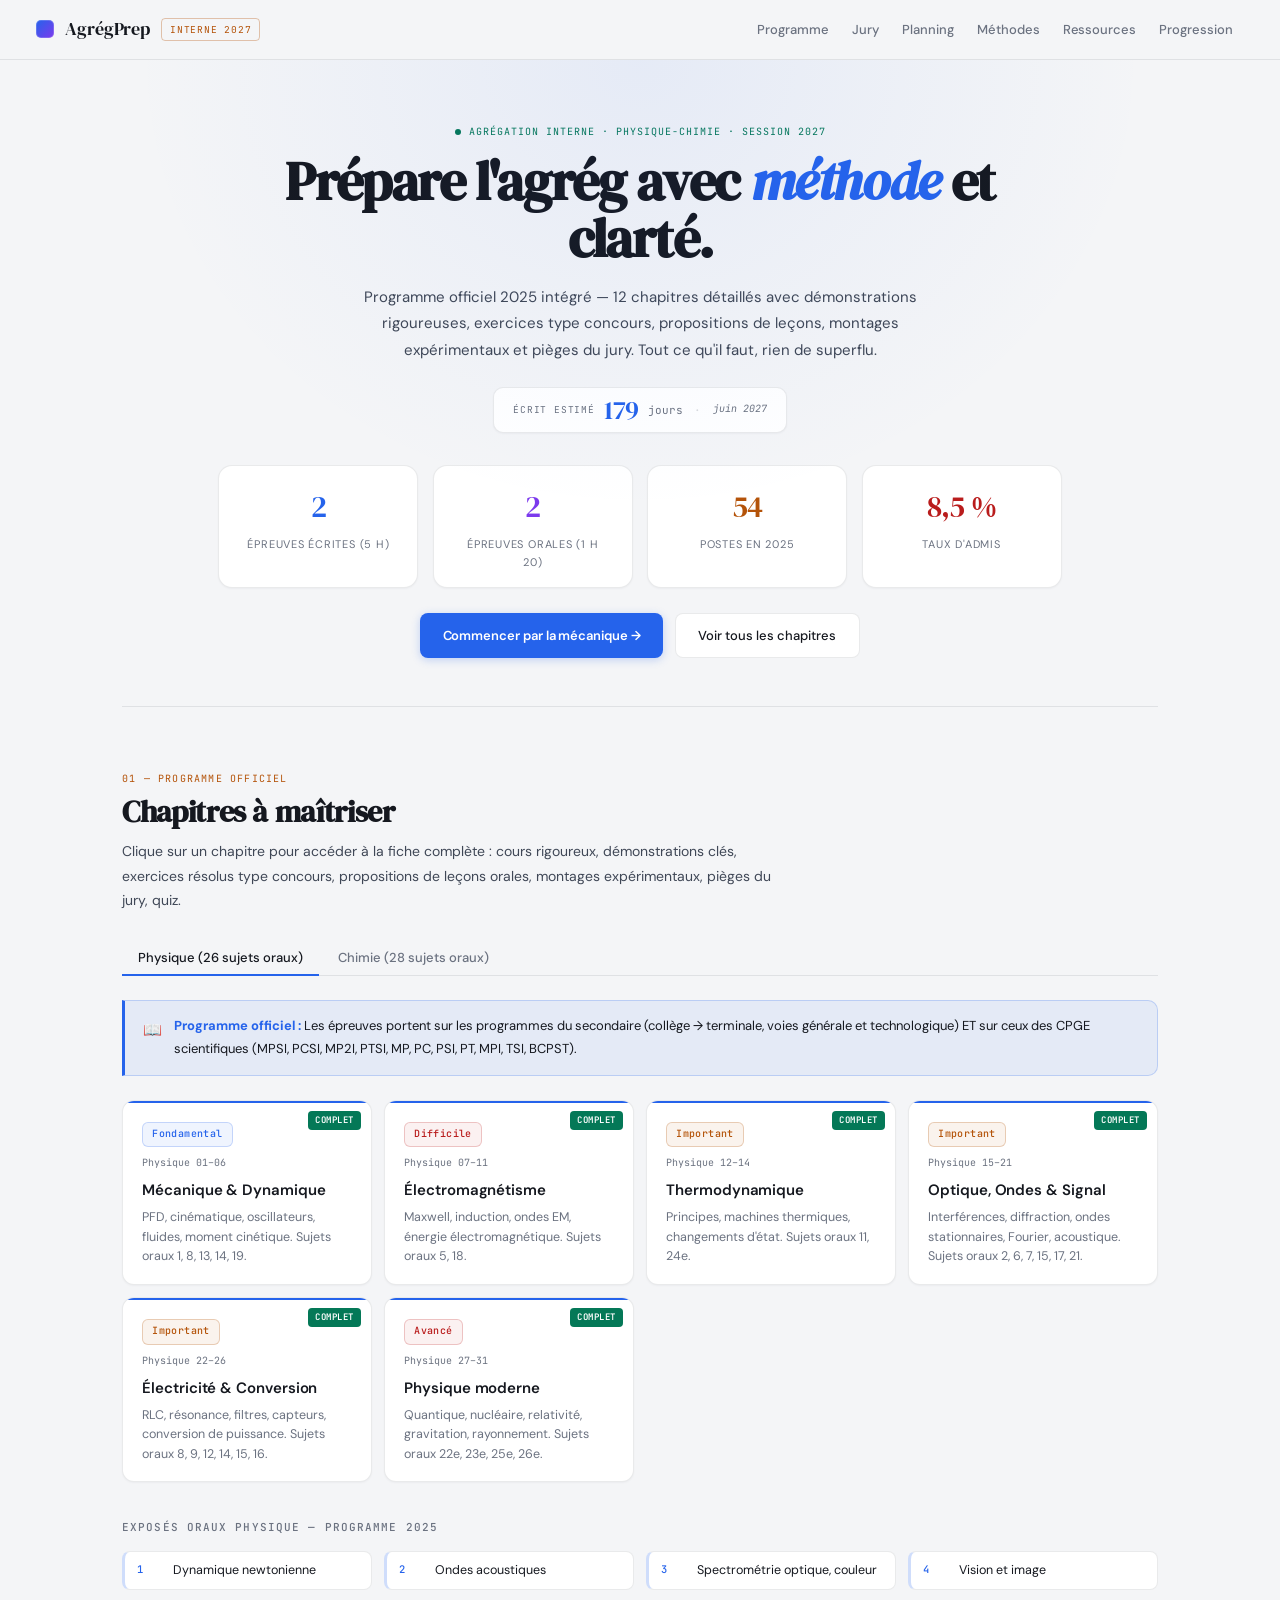
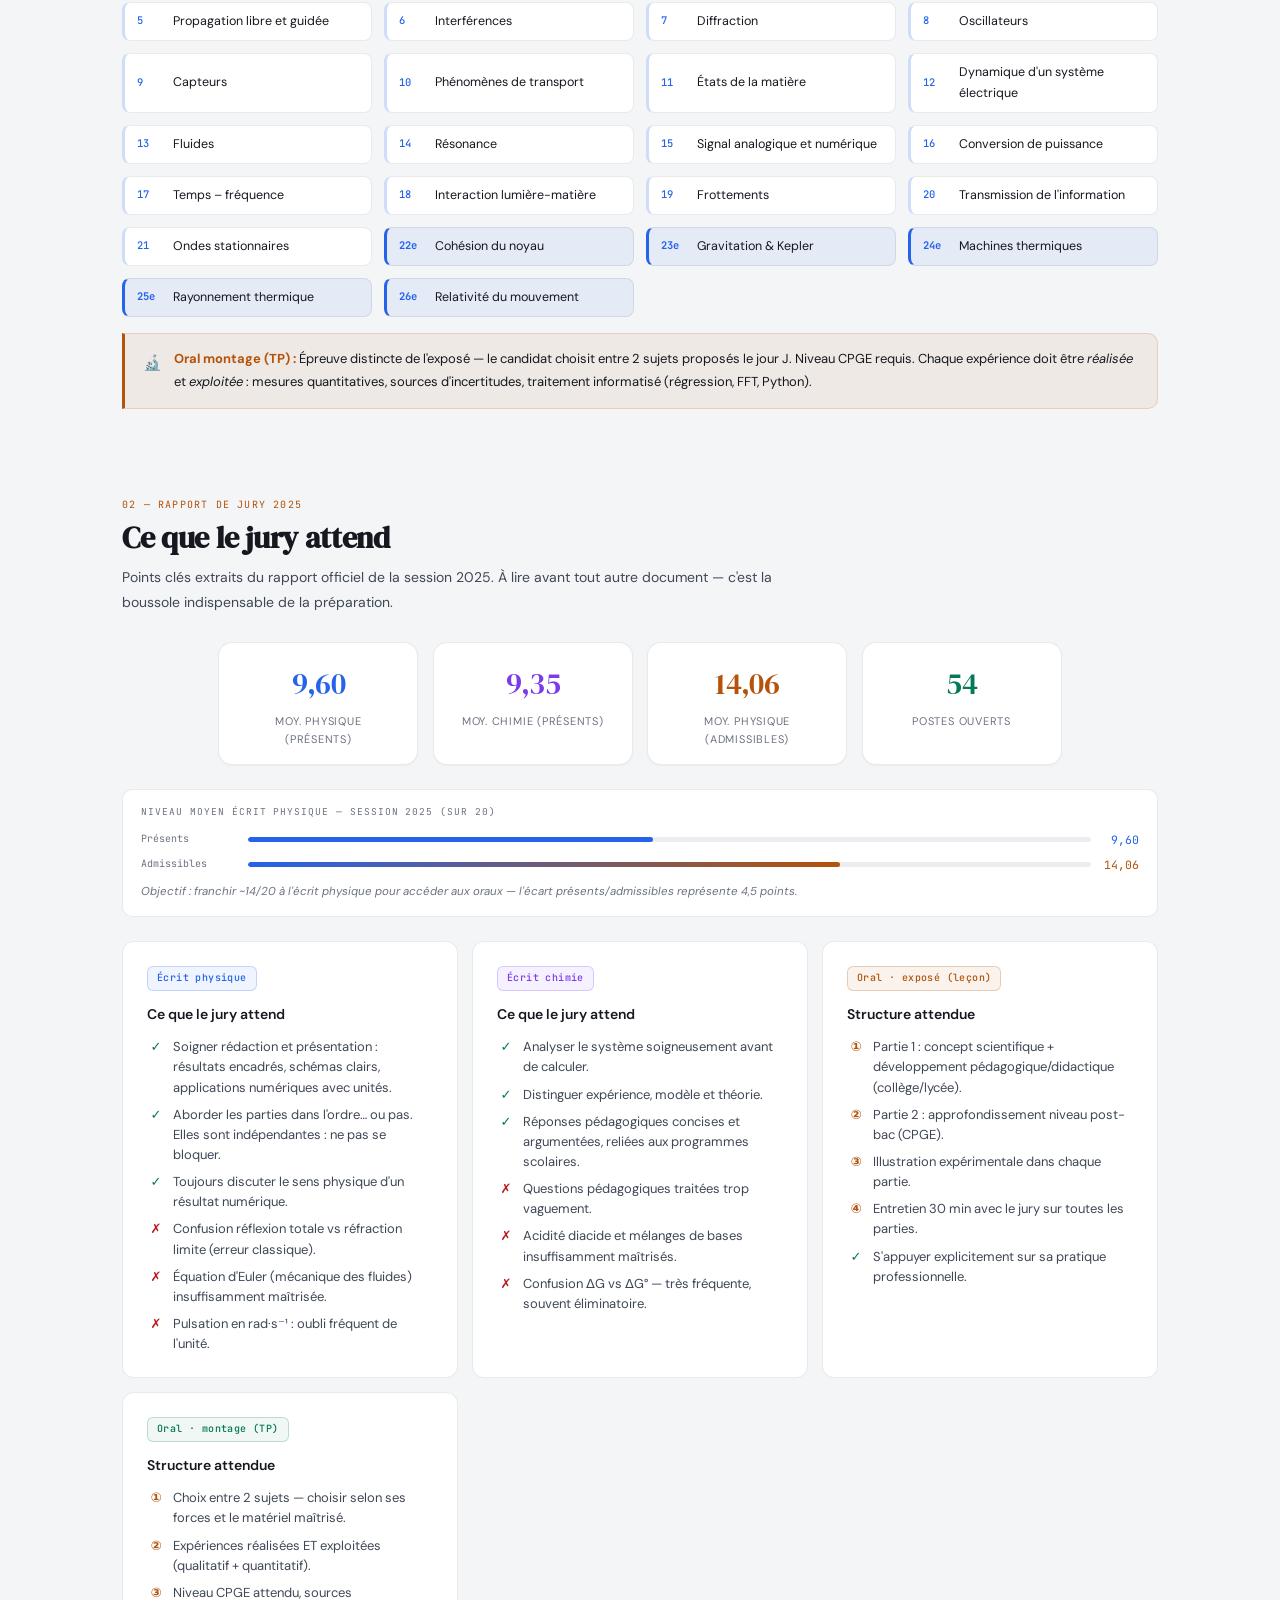
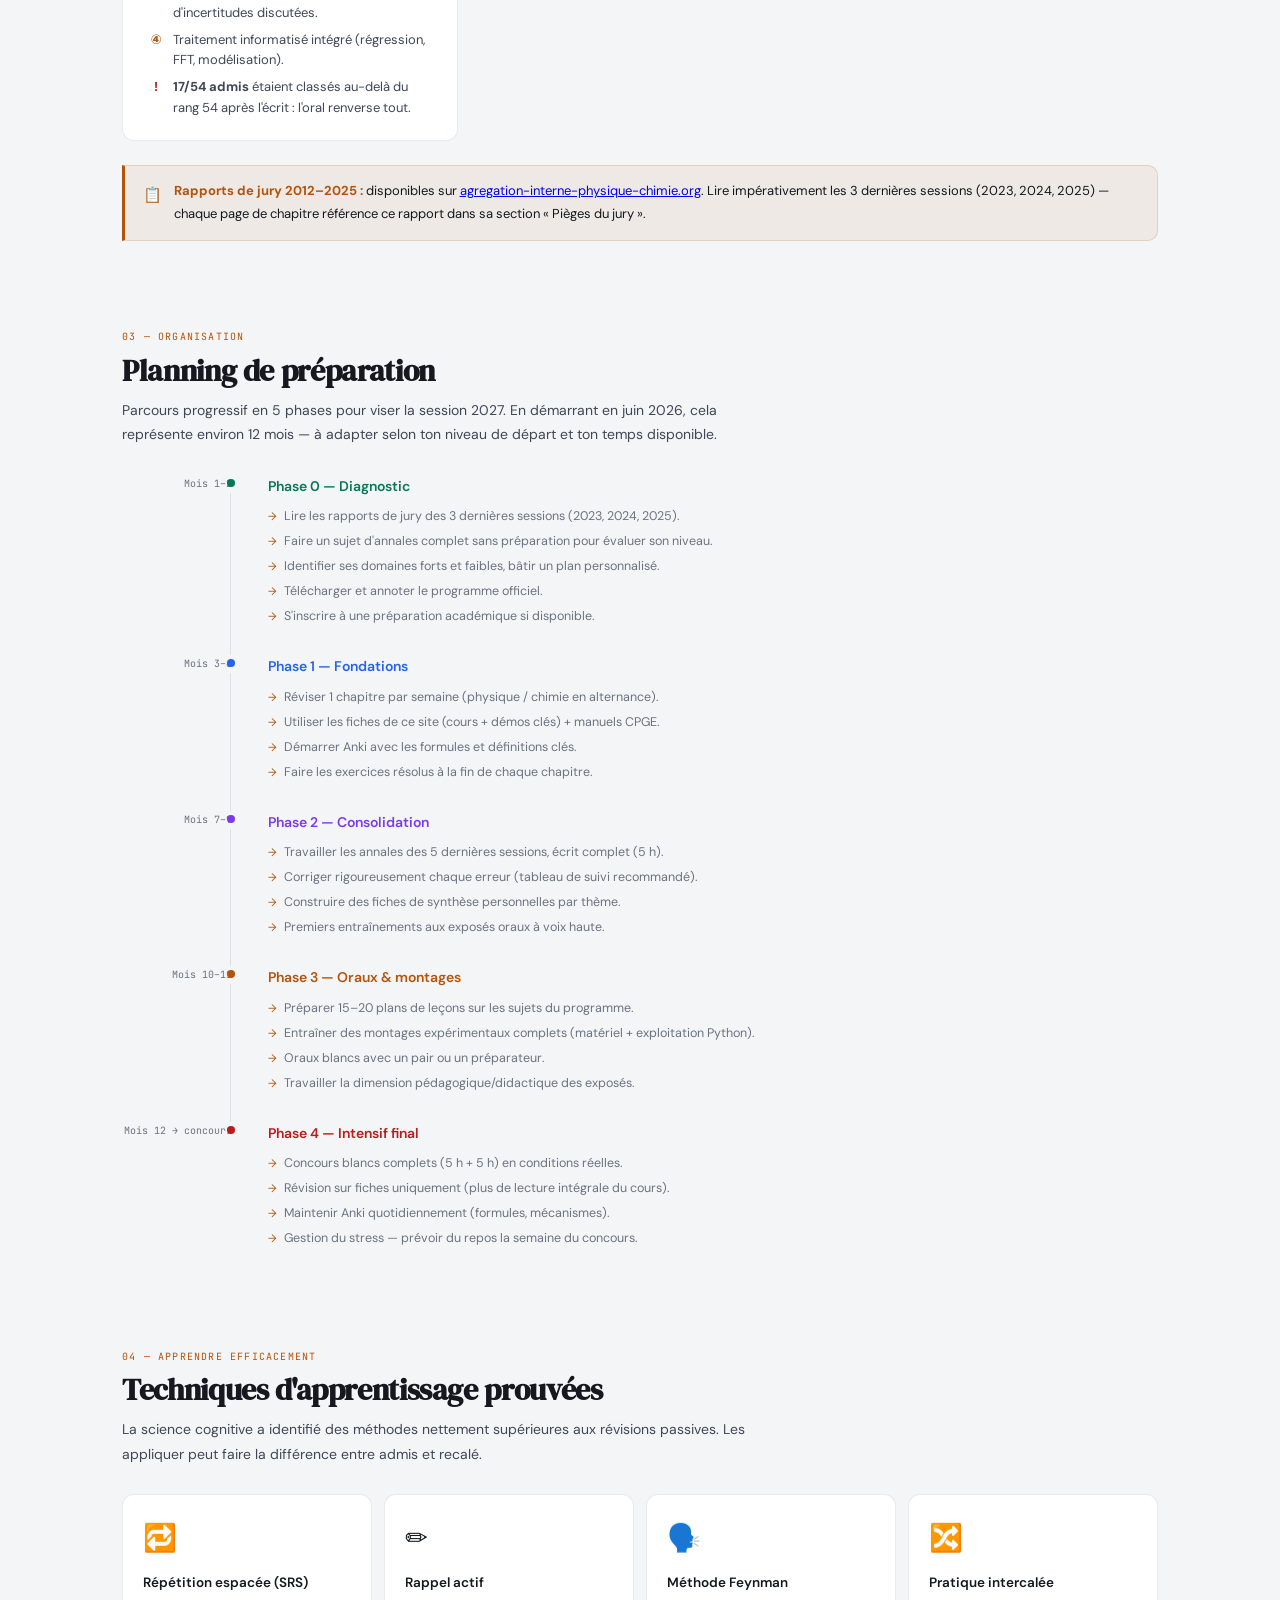
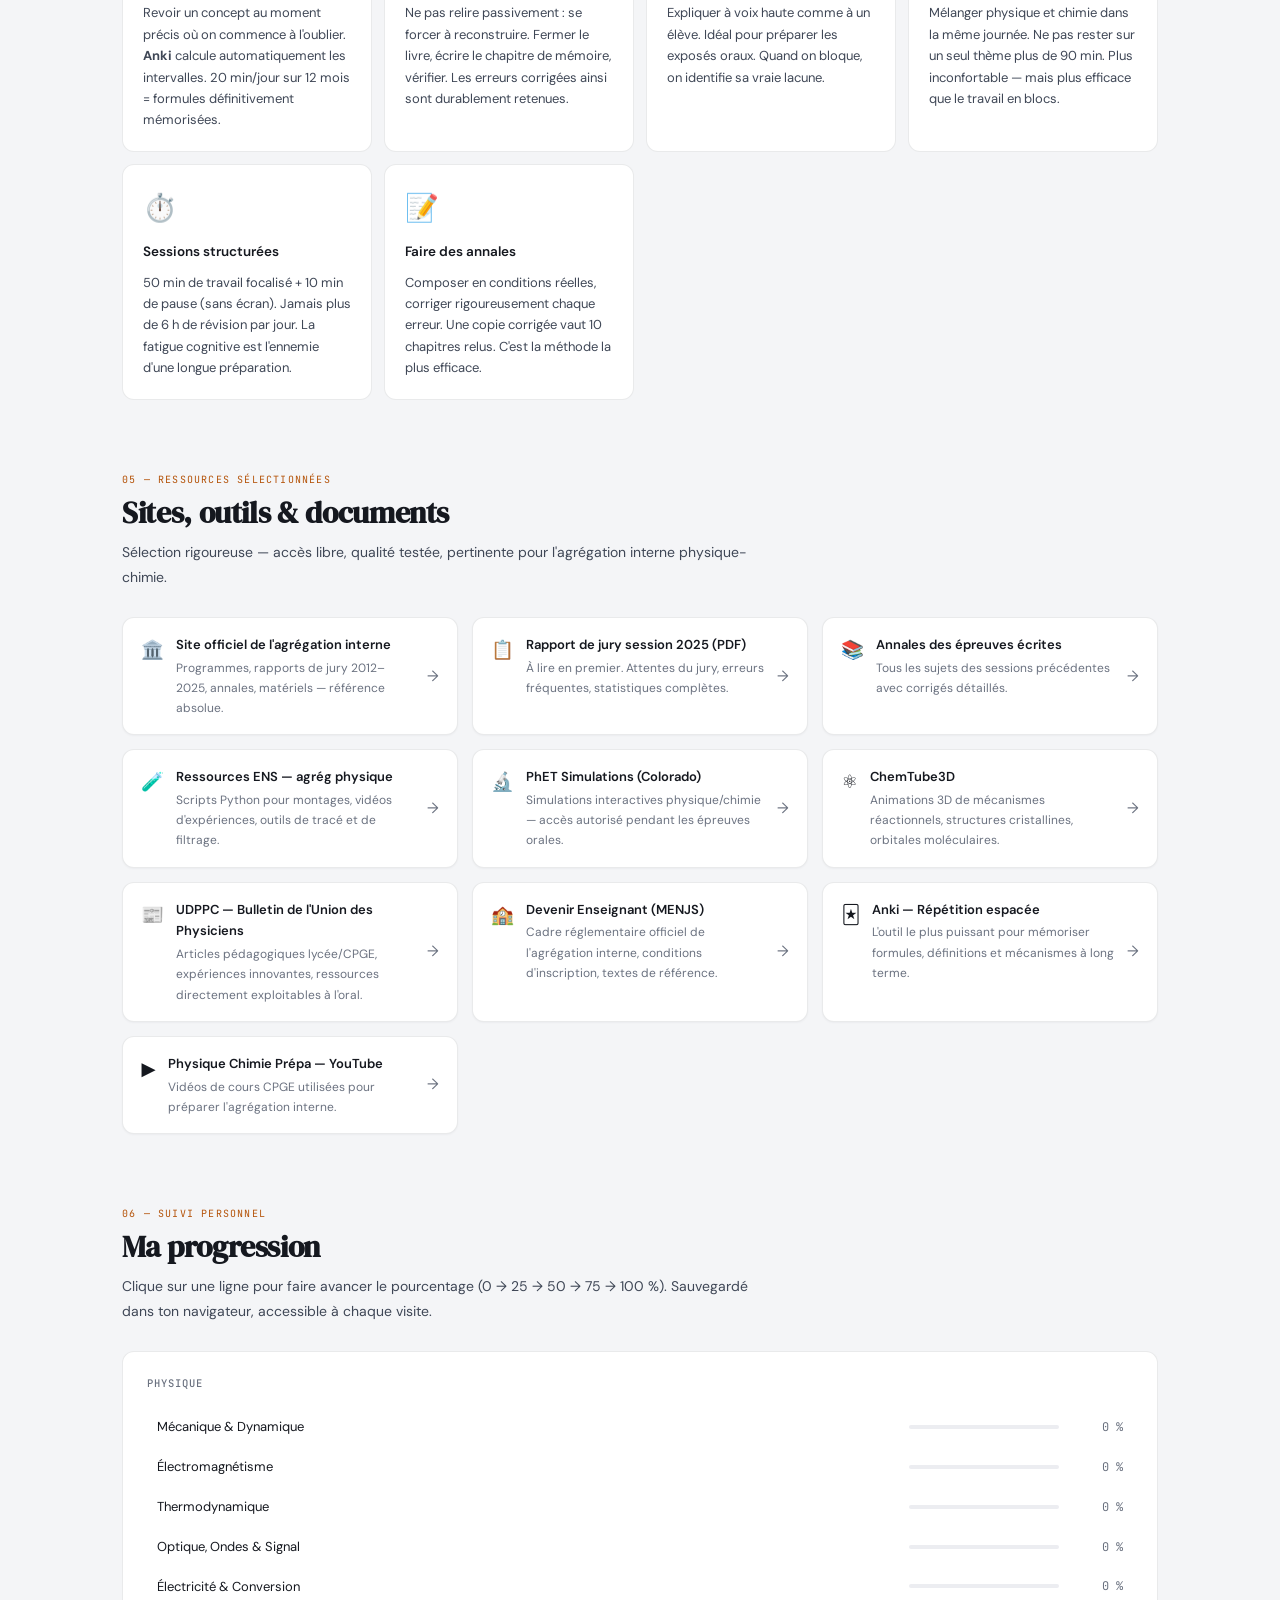
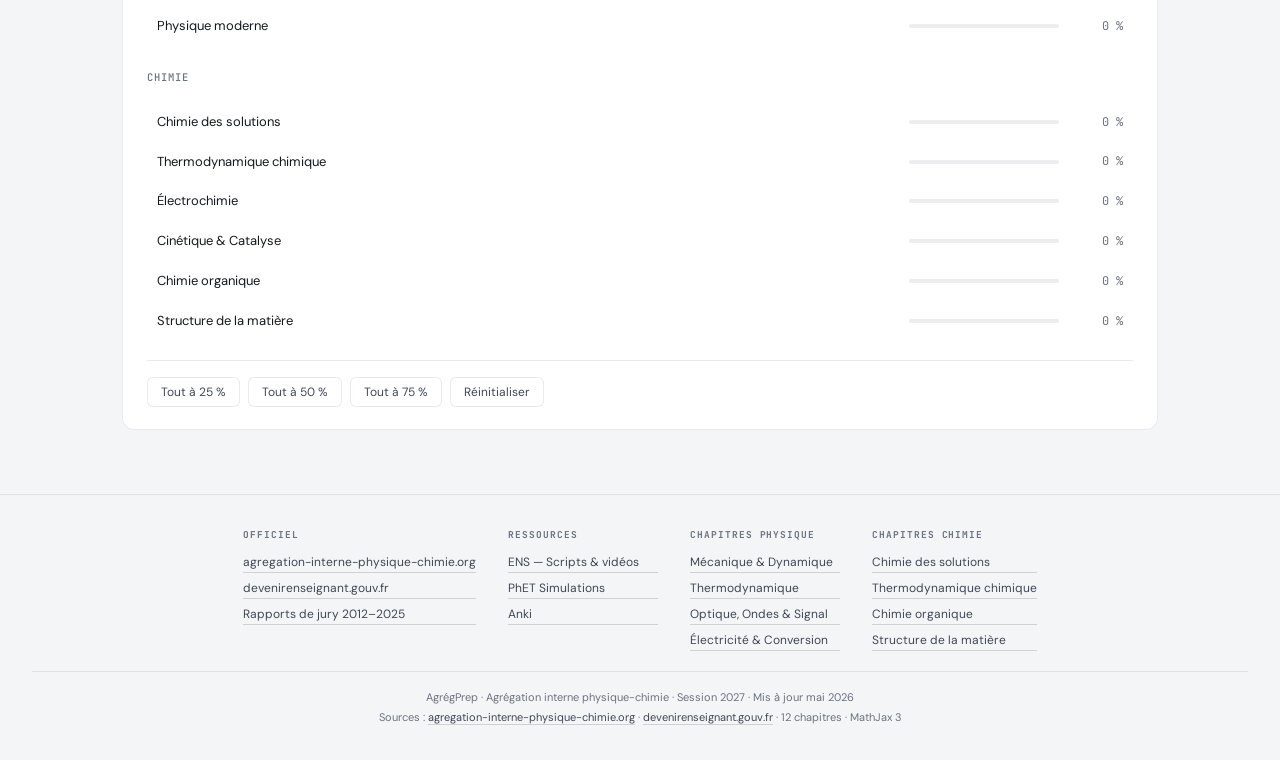
==== commit 053f205d: "feat: enrichissement complet 10 chapitres physique-chimie Ajout de contenu pédagogique structuré (le" ====
--- a/index.html
+++ b/index.html
@@ -8,18 +8,33 @@
 <link href="https://fonts.googleapis.com/css2?family=DM+Serif+Display:ital@0;1&family=DM+Sans:wght@300;400;500;600&family=JetBrains+Mono:wght@400;500&display=swap" rel="stylesheet">
 <link rel="stylesheet" href="style.css?v=2">
 <style>
-  /* Index — quelques surcouches très ciblées (le reste vient de style.css) */
+  /* Index — surcouches ciblées */
   .home-hero{padding:4rem 0 3rem;text-align:center;border-bottom:1px solid var(--border);margin-bottom:3rem;position:relative;overflow:hidden}
   .home-hero::before{content:'';position:absolute;inset:0;background:radial-gradient(ellipse 70% 100% at 50% 0%,var(--phys-d) 0%,transparent 70%);pointer-events:none}
   .home-hero .hero-eyebrow{justify-content:center}
-  .home-hero h1{font-family:var(--serif);font-size:clamp(2rem,5vw,3.4rem);line-height:1.1;margin:.5rem auto 1rem;max-width:780px}
+  .home-hero h1{font-family:var(--serif);font-size:clamp(2rem,5vw,3.4rem);line-height:1.06;letter-spacing:-.025em;margin:.5rem auto 1rem;max-width:780px}
   .home-hero h1 em{font-style:italic;color:var(--phys)}
-  .home-hero .lead{font-size:15px;color:var(--muted2);max-width:600px;margin:0 auto 1.5rem;line-height:1.7}
+  .home-hero .lead{font-size:15px;color:var(--muted2);max-width:600px;margin:0 auto 1.5rem;line-height:1.75}
+
+  /* Countdown */
+  .countdown-strip{display:inline-flex;align-items:center;gap:.6rem;background:var(--bg2);border:1px solid var(--border);border-radius:10px;padding:.55rem 1.2rem;margin:0 auto 1.5rem;font-family:var(--mono);box-shadow:var(--shadow-sm)}
+  .countdown-strip .cd-label{font-size:9.5px;color:var(--muted);text-transform:uppercase;letter-spacing:.08em}
+  .countdown-strip .cd-val{font-family:var(--serif);font-size:1.65rem;color:var(--phys);line-height:1;letter-spacing:-.02em}
+  .countdown-strip .cd-unit{font-size:11px;color:var(--muted)}
+  .countdown-strip .cd-sep{color:var(--border2);margin:0 .1rem;font-size:11px}
+  .countdown-strip .cd-sub{font-size:10px;color:var(--muted);font-style:italic}
+
+  /* CTA */
+  .hero-cta{display:flex;gap:.75rem;justify-content:center;flex-wrap:wrap;margin-top:1.6rem}
+  .btn-primary{display:inline-flex;align-items:center;gap:.4rem;background:var(--phys);color:#fff;padding:.65rem 1.4rem;border-radius:8px;font-size:13px;font-weight:600;text-decoration:none;transition:all .2s;letter-spacing:-.005em;box-shadow:0 2px 8px rgba(37,99,235,.25)}
+  .btn-primary:hover{background:#1d4ed8;transform:translateY(-1px);box-shadow:0 4px 14px rgba(37,99,235,.32)}
+  .btn-ghost{display:inline-flex;align-items:center;gap:.4rem;background:var(--bg2);color:var(--text);padding:.65rem 1.4rem;border-radius:8px;font-size:13px;font-weight:500;text-decoration:none;border:1px solid var(--border);transition:all .2s}
+  .btn-ghost:hover{border-color:var(--border2);background:var(--bg3);transform:translateY(-1px)}
 
   /* Section title-bar */
   .home-section{padding:3.5rem 0 1rem}
   .home-section:first-of-type{padding-top:1rem}
-  .home-section h2{font-family:var(--serif);font-size:1.85rem;margin:.3rem 0 .6rem;line-height:1.2}
+  .home-section h2{font-family:var(--serif);font-size:1.85rem;margin:.3rem 0 .6rem;line-height:1.2;letter-spacing:-.012em}
   .home-section .desc{font-size:14px;color:var(--muted2);max-width:660px;margin-bottom:1.75rem;line-height:1.75}
 
   /* Stats home */
@@ -27,10 +42,10 @@
   .hstats .stat-pill{flex:1;min-width:135px;max-width:200px;text-align:center}
   .stat-pill .sl{display:block;margin-top:.15rem}
 
-  /* Progression badge sur chapitre traité */
+  /* Badge "complet" sur les cartes chapitre */
   .chap-card .done-badge{position:absolute;top:10px;right:10px;font-family:var(--mono);font-size:9px;padding:2px 7px;border-radius:4px;background:var(--green);color:#fff;text-transform:uppercase;letter-spacing:.06em;font-weight:600}
 
-  /* Liste critères du rapport de jury */
+  /* Critères jury */
   .jury-list-card ul{list-style:none;display:flex;flex-direction:column;gap:7px;margin:0;padding:0}
   .jury-list-card li{font-size:13px;color:var(--muted2);display:flex;gap:8px;line-height:1.55}
   .jury-list-card li .mk{flex-shrink:0;font-weight:700;width:18px;text-align:center}
@@ -39,10 +54,22 @@
   .jury-list-card li .nb{color:var(--gold)}
   .jury-list-card h4{font-size:14px;margin-bottom:.7rem;font-weight:600;color:var(--text)}
 
+  /* Barre de niveau admissibilité */
+  .level-bar-wrap{padding:.9rem 1.15rem;background:var(--bg2);border:1px solid var(--border);border-radius:10px}
+  .level-bar-row{display:flex;gap:.75rem;align-items:center;margin:.35rem 0}
+  .level-bar-lbl{font-family:var(--mono);font-size:10px;color:var(--muted);width:95px;flex-shrink:0}
+  .level-bar-track{flex:1;height:5px;background:var(--bg3);border-radius:3px;overflow:hidden}
+  .level-bar-fill{height:100%;border-radius:3px}
+  .level-bar-val{font-family:var(--mono);font-size:11.5px;width:36px;text-align:right;flex-shrink:0}
+
   /* Footer */
-  footer{border-top:1px solid var(--border);padding:1.8rem 2rem;text-align:center;color:var(--muted);font-size:12px;margin-top:3rem}
-  footer a{color:var(--muted2);text-decoration:none;border-bottom:1px solid var(--border2)}
+  footer{border-top:1px solid var(--border);padding:2rem;text-align:center;color:var(--muted);font-size:12px;margin-top:3rem}
+  .footer-grid{display:flex;gap:2rem;justify-content:center;flex-wrap:wrap;margin-bottom:1.25rem;text-align:left}
+  .footer-col{display:flex;flex-direction:column;gap:.3rem;min-width:150px}
+  .footer-col h5{font-family:var(--mono);font-size:9.5px;text-transform:uppercase;letter-spacing:.1em;color:var(--muted);margin-bottom:.25rem}
+  footer a{color:var(--muted2);text-decoration:none;border-bottom:1px solid var(--border2);transition:color .15s}
   footer a:hover{color:var(--text)}
+  .footer-copy{font-size:11px;color:var(--muted);border-top:1px solid var(--border);padding-top:1rem;margin-top:.75rem;line-height:1.8}
 </style>
 </head>
 <body>
@@ -65,11 +92,25 @@
   <div class="hero-eyebrow">Agrégation interne · Physique-Chimie · Session 2027</div>
   <h1>Prépare l'agrég avec <em>méthode</em> et clarté.</h1>
   <p class="lead">Programme officiel 2025 intégré — 12 chapitres détaillés avec démonstrations rigoureuses, exercices type concours, propositions de leçons, montages expérimentaux et pièges du jury. Tout ce qu'il faut, rien de superflu.</p>
+
+  <div class="countdown-strip">
+    <span class="cd-label">Écrit estimé</span>
+    <span class="cd-val" id="cd-days">…</span>
+    <span class="cd-unit">jours</span>
+    <span class="cd-sep">·</span>
+    <span class="cd-sub">juin 2027</span>
+  </div>
+
   <div class="hstats">
-    <div class="stat-pill"><span class="sv">2</span><span class="sl">Épreuves écrites (5 h)</span></div>
-    <div class="stat-pill"><span class="sv">2</span><span class="sl">Épreuves orales (1 h 20)</span></div>
-    <div class="stat-pill"><span class="sv">54</span><span class="sl">Postes en 2025</span></div>
-    <div class="stat-pill"><span class="sv">8,5 %</span><span class="sl">Taux d'admis</span></div>
+    <div class="stat-pill"><span class="sv" style="color:var(--phys)">2</span><span class="sl">Épreuves écrites (5 h)</span></div>
+    <div class="stat-pill"><span class="sv" style="color:var(--chim)">2</span><span class="sl">Épreuves orales (1 h 20)</span></div>
+    <div class="stat-pill"><span class="sv" style="color:var(--gold)">54</span><span class="sl">Postes en 2025</span></div>
+    <div class="stat-pill"><span class="sv" style="color:var(--red)">8,5 %</span><span class="sl">Taux d'admis</span></div>
+  </div>
+
+  <div class="hero-cta">
+    <a href="mecanique.html" class="btn-primary">Commencer par la mécanique →</a>
+    <a href="#programme" class="btn-ghost">Voir tous les chapitres</a>
   </div>
 </div>
 
@@ -77,7 +118,7 @@
 <section id="programme" class="home-section r">
   <p class="sec-label">01 — Programme officiel</p>
   <h2>Chapitres à maîtriser</h2>
-  <p class="desc">Clique sur un chapitre pour accéder à la fiche complète (13 sections : cours rigoureux, démonstrations clés, exercices résolus type concours, propositions de leçons pour l'oral, montages expérimentaux, pièges du jury, quiz).</p>
+  <p class="desc">Clique sur un chapitre pour accéder à la fiche complète : cours rigoureux, démonstrations clés, exercices résolus type concours, propositions de leçons orales, montages expérimentaux, pièges du jury, quiz.</p>
 
   <div class="tabs" data-tab="phys">
     <button class="tab-btn active" onclick="switchTab(event,'phys')">Physique (26 sujets oraux)</button>
@@ -97,46 +138,46 @@
         <span class="badge bp">Fondamental</span>
         <div class="cn">Physique 01–06</div>
         <div class="ct">Mécanique & Dynamique</div>
-        <div class="cs">PFD, cinématique, oscillateurs, fluides, moment cinétique. Sujet oral 1, 8, 13, 14, 19.</div>
+        <div class="cs">PFD, cinématique, oscillateurs, fluides, moment cinétique. Sujets oraux 1, 8, 13, 14, 19.</div>
       </a>
       <a class="chap-card cp" href="electromagnetisme.html">
         <span class="done-badge">complet</span>
         <span class="badge br">Difficile</span>
         <div class="cn">Physique 07–11</div>
         <div class="ct">Électromagnétisme</div>
-        <div class="cs">Maxwell, induction, ondes EM, énergie. Sujet oral 5 & 18.</div>
+        <div class="cs">Maxwell, induction, ondes EM, énergie électromagnétique. Sujets oraux 5, 18.</div>
       </a>
       <a class="chap-card cp" href="thermodynamique.html">
         <span class="done-badge">complet</span>
         <span class="badge bg">Important</span>
         <div class="cn">Physique 12–14</div>
         <div class="ct">Thermodynamique</div>
-        <div class="cs">Principes, machines thermiques, changements d'état. Sujet oral 11 & 24e.</div>
+        <div class="cs">Principes, machines thermiques, changements d'état. Sujets oraux 11, 24e.</div>
       </a>
       <a class="chap-card cp" href="optique-ondes.html">
         <span class="done-badge">complet</span>
         <span class="badge bg">Important</span>
         <div class="cn">Physique 15–21</div>
         <div class="ct">Optique, Ondes & Signal</div>
-        <div class="cs">Interférences, diffraction, ondes stationnaires, Fourier, acoustique. 6 sujets oraux (2, 6, 7, 15, 17, 21).</div>
+        <div class="cs">Interférences, diffraction, ondes stationnaires, Fourier, acoustique. Sujets oraux 2, 6, 7, 15, 17, 21.</div>
       </a>
       <a class="chap-card cp" href="electricite.html">
         <span class="done-badge">complet</span>
         <span class="badge bg">Important</span>
         <div class="cn">Physique 22–26</div>
         <div class="ct">Électricité & Conversion</div>
-        <div class="cs">RLC, résonance, filtres, capteurs, conversion de puissance. 6 sujets oraux (8, 9, 12, 14, 15, 16).</div>
+        <div class="cs">RLC, résonance, filtres, capteurs, conversion de puissance. Sujets oraux 8, 9, 12, 14, 15, 16.</div>
       </a>
       <a class="chap-card cp" href="physique-moderne.html">
         <span class="done-badge">complet</span>
         <span class="badge br">Avancé</span>
         <div class="cn">Physique 27–31</div>
         <div class="ct">Physique moderne</div>
-        <div class="cs">Quantique, nucléaire, relativité, gravitation. Sujet oral 22e, 23e, 25e, 26e.</div>
-      </a>
-    </div>
-
-    <h3 style="font-family:var(--mono);font-size:11px;color:var(--muted);margin:2.2rem 0 .9rem;font-weight:500;text-transform:uppercase;letter-spacing:.1em">Sujets d'exposés oraux physique (programme 2025)</h3>
+        <div class="cs">Quantique, nucléaire, relativité, gravitation, rayonnement. Sujets oraux 22e, 23e, 25e, 26e.</div>
+      </a>
+    </div>
+
+    <h3 style="font-family:var(--mono);font-size:11px;color:var(--muted);margin:2.2rem 0 .9rem;font-weight:500;text-transform:uppercase;letter-spacing:.1em">Exposés oraux physique — programme 2025</h3>
     <div class="g3">
       <div class="oral-chip"><span class="on">1</span> Dynamique newtonienne</div>
       <div class="oral-chip"><span class="on">2</span> Ondes acoustiques</div>
@@ -165,13 +206,18 @@
       <div class="oral-chip oral-new"><span class="on">25e</span> Rayonnement thermique</div>
       <div class="oral-chip oral-new"><span class="on">26e</span> Relativité du mouvement</div>
     </div>
+
+    <div class="alert alert-gold r" style="margin-top:1rem">
+      <span class="ico">🔬</span>
+      <div><strong>Oral montage (TP) :</strong> Épreuve distincte de l'exposé — le candidat choisit entre 2 sujets proposés le jour J. Niveau CPGE requis. Chaque expérience doit être <em>réalisée</em> et <em>exploitée</em> : mesures quantitatives, sources d'incertitudes, traitement informatisé (régression, FFT, Python).</div>
+    </div>
   </div>
 
   <!-- TAB CHIMIE -->
   <div id="tab-chim" class="tab-pane">
     <div class="alert alert-chim r" style="margin-bottom:1.5rem">
       <span class="ico">🧪</span>
-      <div><strong>Programme chimie :</strong> Mêmes niveaux que la physique (secondaire + CPGE). La chimie est évaluée avec le même coefficient — à ne sous-estimer sous aucun prétexte.</div>
+      <div><strong>Programme chimie :</strong> Mêmes niveaux que la physique (secondaire + CPGE). La chimie est évaluée avec le même coefficient — à ne pas sous-estimer.</div>
     </div>
 
     <div class="g3">
@@ -180,14 +226,14 @@
         <span class="badge bc">Fondamental</span>
         <div class="cn">Chimie 01–08</div>
         <div class="ct">Chimie des solutions</div>
-        <div class="cs">Acide-base, complexes, solubilité, dosages, conductivité, redox. 6 sujets oraux (6, 7, 8, 14, 17, 18).</div>
+        <div class="cs">Acide-base, complexes, solubilité, dosages, conductivité, redox. Sujets oraux 6, 7, 8, 14, 17, 18.</div>
       </a>
       <a class="chap-card cc" href="thermodynamique-chimique.html">
         <span class="done-badge">complet</span>
         <span class="badge br">Difficile</span>
         <div class="cn">Chimie 09–13</div>
         <div class="ct">Thermodynamique chimique</div>
-        <div class="cs">G, K°, van't Hoff, Le Châtelier, diagrammes binaires. 5 sujets oraux (5, 9, 11, 12, 13).</div>
+        <div class="cs">G, K°, van't Hoff, Le Châtelier, diagrammes binaires. Sujets oraux 5, 9, 11, 12, 13.</div>
       </a>
       <a class="chap-card cc" href="electrochimie.html">
         <span class="done-badge">complet</span>
@@ -208,7 +254,7 @@
         <span class="badge br">Fréquent</span>
         <div class="cn">Chimie 22–26</div>
         <div class="ct">Chimie organique</div>
-        <div class="cs">Stéréochimie, SN/E, additions, carbonyles, rétrosynthèse. 6 sujets oraux (4, 22, 23, 25, 26, 27m).</div>
+        <div class="cs">Stéréochimie, SN/E, additions, carbonyles, rétrosynthèse. Sujets oraux 4, 22, 23, 25, 26, 27m.</div>
       </a>
       <a class="chap-card cc" href="structure-matiere.html">
         <span class="done-badge">complet</span>
@@ -219,7 +265,7 @@
       </a>
     </div>
 
-    <h3 style="font-family:var(--mono);font-size:11px;color:var(--muted);margin:2.2rem 0 .9rem;font-weight:500;text-transform:uppercase;letter-spacing:.1em">Sujets d'exposés oraux chimie (programme 2025)</h3>
+    <h3 style="font-family:var(--mono);font-size:11px;color:var(--muted);margin:2.2rem 0 .9rem;font-weight:500;text-transform:uppercase;letter-spacing:.1em">Exposés oraux chimie — programme 2025</h3>
     <div class="g3">
       <div class="oral-chip"><span class="on">1</span> Séparation</div>
       <div class="oral-chip"><span class="on">2</span> Liaisons et interactions</div>
@@ -250,6 +296,11 @@
       <div class="oral-chip oral-new"><span class="on">27e</span> Modélisation des solides</div>
       <div class="oral-chip oral-new"><span class="on">28e</span> Classification périodique</div>
     </div>
+
+    <div class="alert alert-gold r" style="margin-top:1rem">
+      <span class="ico">🔬</span>
+      <div><strong>Oral montage (TP) :</strong> Épreuve distincte de l'exposé — le candidat choisit entre 2 sujets proposés le jour J. Niveau CPGE requis. Expériences réalisées et exploitées avec traitement informatisé (régression, modélisation). Les sujets 27m et 28m désignent les variantes montage des nouveaux sujets.</div>
+    </div>
   </div>
 </section>
 
@@ -257,13 +308,29 @@
 <section id="jury" class="home-section r">
   <p class="sec-label">02 — Rapport de jury 2025</p>
   <h2>Ce que le jury attend</h2>
-  <p class="desc">Points clés extraits du rapport officiel de la session 2025. À lire avant tout autre document — c'est la boussole de la préparation.</p>
+  <p class="desc">Points clés extraits du rapport officiel de la session 2025. À lire avant tout autre document — c'est la boussole indispensable de la préparation.</p>
 
   <div class="hstats" style="margin-bottom:1.5rem">
     <div class="stat-pill"><span class="sv" style="color:var(--phys)">9,60</span><span class="sl">Moy. physique (présents)</span></div>
     <div class="stat-pill"><span class="sv" style="color:var(--chim)">9,35</span><span class="sl">Moy. chimie (présents)</span></div>
     <div class="stat-pill"><span class="sv" style="color:var(--gold)">14,06</span><span class="sl">Moy. physique (admissibles)</span></div>
-    <div class="stat-pill"><span class="sv" style="color:var(--green)">54</span><span class="sl">Postes 2025</span></div>
+    <div class="stat-pill"><span class="sv" style="color:var(--green)">54</span><span class="sl">Postes ouverts</span></div>
+  </div>
+
+  <!-- Barre de niveau -->
+  <div class="level-bar-wrap r" style="margin-bottom:1.5rem">
+    <div style="font-family:var(--mono);font-size:9.5px;color:var(--muted);text-transform:uppercase;letter-spacing:.1em;margin-bottom:.6rem">Niveau moyen écrit physique — session 2025 (sur 20)</div>
+    <div class="level-bar-row">
+      <span class="level-bar-lbl">Présents</span>
+      <div class="level-bar-track"><div class="level-bar-fill" style="width:48%;background:var(--phys)"></div></div>
+      <span class="level-bar-val" style="color:var(--phys)">9,60</span>
+    </div>
+    <div class="level-bar-row">
+      <span class="level-bar-lbl">Admissibles</span>
+      <div class="level-bar-track"><div class="level-bar-fill" style="width:70.3%;background:linear-gradient(90deg,var(--phys),var(--gold))"></div></div>
+      <span class="level-bar-val" style="color:var(--gold)">14,06</span>
+    </div>
+    <div style="margin-top:.5rem;font-size:11.5px;color:var(--muted);font-style:italic">Objectif : franchir ~14/20 à l'écrit physique pour accéder aux oraux — l'écart présents/admissibles représente 4,5 points.</div>
   </div>
 
   <div class="g2">
@@ -288,36 +355,36 @@
         <li><span class="mk ok">✓</span><span>Réponses pédagogiques concises et argumentées, reliées aux programmes scolaires.</span></li>
         <li><span class="mk ko">✗</span><span>Questions pédagogiques traitées trop vaguement.</span></li>
         <li><span class="mk ko">✗</span><span>Acidité diacide et mélanges de bases insuffisamment maîtrisés.</span></li>
-        <li><span class="mk ko">✗</span><span>Confusion ΔG vs ΔG° très fréquente.</span></li>
+        <li><span class="mk ko">✗</span><span>Confusion ΔG vs ΔG° — très fréquente, souvent éliminatoire.</span></li>
       </ul>
     </div>
     <div class="card jury-list-card">
-      <span class="badge bg" style="margin-bottom:.7rem">Oral · exposé</span>
+      <span class="badge bg" style="margin-bottom:.7rem">Oral · exposé (leçon)</span>
       <h4>Structure attendue</h4>
       <ul>
         <li><span class="mk nb">①</span><span>Partie 1 : concept scientifique + développement pédagogique/didactique (collège/lycée).</span></li>
         <li><span class="mk nb">②</span><span>Partie 2 : approfondissement niveau post-bac (CPGE).</span></li>
         <li><span class="mk nb">③</span><span>Illustration expérimentale dans chaque partie.</span></li>
-        <li><span class="mk nb">④</span><span>Entretien 30 min avec jury sur toutes les parties.</span></li>
-        <li><span class="mk ok">✓</span><span>S'appuyer sur sa pratique professionnelle quotidienne.</span></li>
+        <li><span class="mk nb">④</span><span>Entretien 30 min avec le jury sur toutes les parties.</span></li>
+        <li><span class="mk ok">✓</span><span>S'appuyer explicitement sur sa pratique professionnelle.</span></li>
       </ul>
     </div>
     <div class="card jury-list-card">
-      <span class="badge bv" style="margin-bottom:.7rem">Oral · montage</span>
+      <span class="badge bv" style="margin-bottom:.7rem">Oral · montage (TP)</span>
       <h4>Structure attendue</h4>
       <ul>
-        <li><span class="mk nb">①</span><span>Choix entre 2 sujets — bien choisir selon ses forces.</span></li>
+        <li><span class="mk nb">①</span><span>Choix entre 2 sujets — choisir selon ses forces et le matériel maîtrisé.</span></li>
         <li><span class="mk nb">②</span><span>Expériences réalisées ET exploitées (qualitatif + quantitatif).</span></li>
         <li><span class="mk nb">③</span><span>Niveau CPGE attendu, sources d'incertitudes discutées.</span></li>
         <li><span class="mk nb">④</span><span>Traitement informatisé intégré (régression, FFT, modélisation).</span></li>
-        <li><span class="mk ko">!</span><span>17/54 admis étaient classés au-delà du rang 54 après écrit : l'oral renverse tout.</span></li>
+        <li><span class="mk ko">!</span><span><strong>17/54 admis</strong> étaient classés au-delà du rang 54 après l'écrit : l'oral renverse tout.</span></li>
       </ul>
     </div>
   </div>
 
   <div class="alert alert-gold r" style="margin-top:1.5rem">
     <span class="ico">📋</span>
-    <div><strong>Rapports de jury 2012–2025 :</strong> disponibles sur <a href="http://www.agregation-interne-physique-chimie.org/rapports-de-jury.html" target="_blank">agregation-interne-physique-chimie.org</a>. Lire au moins les 3 dernières sessions (2023, 2024, 2025) — chaque page de chapitre référence ce rapport dans sa section « Pièges du jury ».</div>
+    <div><strong>Rapports de jury 2012–2025 :</strong> disponibles sur <a href="http://www.agregation-interne-physique-chimie.org/rapports-de-jury.html" target="_blank">agregation-interne-physique-chimie.org</a>. Lire impérativement les 3 dernières sessions (2023, 2024, 2025) — chaque page de chapitre référence ce rapport dans sa section « Pièges du jury ».</div>
   </div>
 </section>
 
@@ -325,7 +392,7 @@
 <section id="planning" class="home-section r">
   <p class="sec-label">03 — Organisation</p>
   <h2>Planning de préparation</h2>
-  <p class="desc">Pour partir de zéro et viser la session suivante, voici un parcours progressif en 5 phases. Adaptable selon ton point de départ et ton temps disponible.</p>
+  <p class="desc">Parcours progressif en 5 phases pour viser la session 2027. En démarrant en juin 2026, cela représente environ 12 mois — à adapter selon ton niveau de départ et ton temps disponible.</p>
 
   <div class="timeline">
     <div class="tl-item">
@@ -334,10 +401,10 @@
       <div class="tl-body">
         <h4 style="color:var(--green)">Phase 0 — Diagnostic</h4>
         <ul>
-          <li>Lire les rapports de jury des 3 dernières sessions.</li>
-          <li>Faire un sujet d'annales (physique + chimie) sans préparation pour évaluer son niveau.</li>
-          <li>Identifier ses domaines forts et faibles.</li>
-          <li>Télécharger et lire le programme officiel.</li>
+          <li>Lire les rapports de jury des 3 dernières sessions (2023, 2024, 2025).</li>
+          <li>Faire un sujet d'annales complet sans préparation pour évaluer son niveau.</li>
+          <li>Identifier ses domaines forts et faibles, bâtir un plan personnalisé.</li>
+          <li>Télécharger et annoter le programme officiel.</li>
           <li>S'inscrire à une préparation académique si disponible.</li>
         </ul>
       </div>
@@ -349,7 +416,7 @@
         <h4 style="color:var(--phys)">Phase 1 — Fondations</h4>
         <ul>
           <li>Réviser 1 chapitre par semaine (physique / chimie en alternance).</li>
-          <li>Utiliser les fiches de ce site (sections cours + démos clés) + manuels CPGE.</li>
+          <li>Utiliser les fiches de ce site (cours + démos clés) + manuels CPGE.</li>
           <li>Démarrer Anki avec les formules et définitions clés.</li>
           <li>Faire les exercices résolus à la fin de chaque chapitre.</li>
         </ul>
@@ -361,9 +428,9 @@
       <div class="tl-body">
         <h4 style="color:var(--chim)">Phase 2 — Consolidation</h4>
         <ul>
-          <li>Travailler les annales des 5 dernières sessions, écrit complet.</li>
+          <li>Travailler les annales des 5 dernières sessions, écrit complet (5 h).</li>
           <li>Corriger rigoureusement chaque erreur (tableau de suivi recommandé).</li>
-          <li>Construire des fiches de synthèse par thème (synthèse personnelle).</li>
+          <li>Construire des fiches de synthèse personnelles par thème.</li>
           <li>Premiers entraînements aux exposés oraux à voix haute.</li>
         </ul>
       </div>
@@ -375,9 +442,9 @@
         <h4 style="color:var(--gold)">Phase 3 — Oraux & montages</h4>
         <ul>
           <li>Préparer 15–20 plans de leçons sur les sujets du programme.</li>
-          <li>Entraîner des montages expérimentaux complets (préparation matérielle + exploitation).</li>
+          <li>Entraîner des montages expérimentaux complets (matériel + exploitation Python).</li>
           <li>Oraux blancs avec un pair ou un préparateur.</li>
-          <li>Travailler la partie pédagogique/didactique des exposés.</li>
+          <li>Travailler la dimension pédagogique/didactique des exposés.</li>
         </ul>
       </div>
     </div>
@@ -387,10 +454,10 @@
       <div class="tl-body">
         <h4 style="color:var(--red)">Phase 4 — Intensif final</h4>
         <ul>
-          <li>Concours blancs complets (5h + 5h) en conditions réelles.</li>
-          <li>Révision des fiches uniquement (plus de lecture intégrale du cours).</li>
+          <li>Concours blancs complets (5 h + 5 h) en conditions réelles.</li>
+          <li>Révision sur fiches uniquement (plus de lecture intégrale du cours).</li>
           <li>Maintenir Anki quotidiennement (formules, mécanismes).</li>
-          <li>Gestion du stress — prévoir du repos avant le concours.</li>
+          <li>Gestion du stress — prévoir du repos la semaine du concours.</li>
         </ul>
       </div>
     </div>
@@ -401,7 +468,7 @@
 <section id="methodes" class="home-section r">
   <p class="sec-label">04 — Apprendre efficacement</p>
   <h2>Techniques d'apprentissage prouvées</h2>
-  <p class="desc">La science cognitive a identifié des méthodes nettement supérieures aux révisions passives. Adapter ces principes à ta préparation peut faire la différence entre admis et recalé.</p>
+  <p class="desc">La science cognitive a identifié des méthodes nettement supérieures aux révisions passives. Les appliquer peut faire la différence entre admis et recalé.</p>
 
   <div class="g3">
     <div class="method-card">
@@ -412,12 +479,12 @@
     <div class="method-card">
       <div class="method-icon">✏️</div>
       <h4>Rappel actif</h4>
-      <p>Ne pas relire passivement : se forcer à reconstruire. Fermer le livre, écrire le chapitre de mémoire, vérifier. Les erreurs ainsi corrigées sont durablement retenues.</p>
+      <p>Ne pas relire passivement : se forcer à reconstruire. Fermer le livre, écrire le chapitre de mémoire, vérifier. Les erreurs corrigées ainsi sont durablement retenues.</p>
     </div>
     <div class="method-card">
       <div class="method-icon">🗣️</div>
       <h4>Méthode Feynman</h4>
-      <p>Expliquer à voix haute comme à un élève. Idéal pour la préparation des exposés oraux. Quand tu bloques, tu identifies ta vraie lacune.</p>
+      <p>Expliquer à voix haute comme à un élève. Idéal pour préparer les exposés oraux. Quand on bloque, on identifie sa vraie lacune.</p>
     </div>
     <div class="method-card">
       <div class="method-icon">🔀</div>
@@ -427,7 +494,7 @@
     <div class="method-card">
       <div class="method-icon">⏱️</div>
       <h4>Sessions structurées</h4>
-      <p>50 min de travail focalisé + 10 min de pause (sans écran). Jamais plus de 6h de révision par jour. La fatigue cognitive est l'ennemie d'une longue préparation.</p>
+      <p>50 min de travail focalisé + 10 min de pause (sans écran). Jamais plus de 6 h de révision par jour. La fatigue cognitive est l'ennemie d'une longue préparation.</p>
     </div>
     <div class="method-card">
       <div class="method-icon">📝</div>
@@ -446,12 +513,12 @@
   <div class="g2">
     <a class="res-link" href="http://www.agregation-interne-physique-chimie.org/" target="_blank">
       <span class="ri">🏛️</span>
-      <div><div class="rt">Site officiel de l'agrégation interne</div><div class="rd">Programmes, rapports de jury 2012-2025, annales, matériels — référence absolue.</div></div>
+      <div><div class="rt">Site officiel de l'agrégation interne</div><div class="rd">Programmes, rapports de jury 2012–2025, annales, matériels — référence absolue.</div></div>
       <span class="ra">→</span>
     </a>
     <a class="res-link" href="http://www.agregation-interne-physique-chimie.org/uploads/1/2/8/4/128449349/rapport_jury_aipc_session_2025.pdf" target="_blank">
       <span class="ri">📋</span>
-      <div><div class="rt">Rapport de jury session 2025 (PDF)</div><div class="rd">À lire en premier. Attentes du jury, erreurs fréquentes, statistiques.</div></div>
+      <div><div class="rt">Rapport de jury session 2025 (PDF)</div><div class="rd">À lire en premier. Attentes du jury, erreurs fréquentes, statistiques complètes.</div></div>
       <span class="ra">→</span>
     </a>
     <a class="res-link" href="http://www.agregation-interne-physique-chimie.org/annales-des-eacutepreuves-eacutecrites.html" target="_blank">
@@ -459,24 +526,34 @@
       <div><div class="rt">Annales des épreuves écrites</div><div class="rd">Tous les sujets des sessions précédentes avec corrigés détaillés.</div></div>
       <span class="ra">→</span>
     </a>
+    <a class="res-link" href="http://ressources.agreg.phys.ens.fr/ressources/" target="_blank">
+      <span class="ri">🧪</span>
+      <div><div class="rt">Ressources ENS — agrég physique</div><div class="rd">Scripts Python pour montages, vidéos d'expériences, outils de tracé et de filtrage.</div></div>
+      <span class="ra">→</span>
+    </a>
     <a class="res-link" href="https://phet.colorado.edu/fr/" target="_blank">
       <span class="ri">🔬</span>
       <div><div class="rt">PhET Simulations (Colorado)</div><div class="rd">Simulations interactives physique/chimie — accès autorisé pendant les épreuves orales.</div></div>
       <span class="ra">→</span>
     </a>
+    <a class="res-link" href="https://www.chemtube3d.com/" target="_blank">
+      <span class="ri">⚛️</span>
+      <div><div class="rt">ChemTube3D</div><div class="rd">Animations 3D de mécanismes réactionnels, structures cristallines, orbitales moléculaires.</div></div>
+      <span class="ra">→</span>
+    </a>
+    <a class="res-link" href="https://www.udppc.asso.fr/" target="_blank">
+      <span class="ri">📰</span>
+      <div><div class="rt">UDPPC — Bulletin de l'Union des Physiciens</div><div class="rd">Articles pédagogiques lycée/CPGE, expériences innovantes, ressources directement exploitables à l'oral.</div></div>
+      <span class="ra">→</span>
+    </a>
+    <a class="res-link" href="https://www.devenirenseignant.gouv.fr" target="_blank">
+      <span class="ri">🏫</span>
+      <div><div class="rt">Devenir Enseignant (MENJS)</div><div class="rd">Cadre réglementaire officiel de l'agrégation interne, conditions d'inscription, textes de référence.</div></div>
+      <span class="ra">→</span>
+    </a>
     <a class="res-link" href="https://apps.ankiweb.net/" target="_blank">
       <span class="ri">🃏</span>
       <div><div class="rt">Anki — Répétition espacée</div><div class="rd">L'outil le plus puissant pour mémoriser formules, définitions et mécanismes à long terme.</div></div>
-      <span class="ra">→</span>
-    </a>
-    <a class="res-link" href="http://ressources.agreg.phys.ens.fr/ressources/" target="_blank">
-      <span class="ri">🧪</span>
-      <div><div class="rt">Ressources ENS — agrég physique</div><div class="rd">Scripts Python pour montages, vidéos d'expériences, outils de tracé et de filtrage.</div></div>
-      <span class="ra">→</span>
-    </a>
-    <a class="res-link" href="https://www.chemtube3d.com/" target="_blank">
-      <span class="ri">⚛</span>
-      <div><div class="rt">ChemTube3D</div><div class="rd">Animations 3D de mécanismes réactionnels, structures, orbitales.</div></div>
       <span class="ra">→</span>
     </a>
     <a class="res-link" href="https://www.youtube.com/channel/UCp5inxa18gLTGPu2WYEUyAA" target="_blank">
@@ -491,7 +568,7 @@
 <section id="tracker" class="home-section r">
   <p class="sec-label">06 — Suivi personnel</p>
   <h2>Ma progression</h2>
-  <p class="desc">Clique sur une ligne pour mettre à jour ton avancement (0 → 25 → 50 → 75 → 100 %). Sauvegardé dans ton navigateur, accessible à chaque visite.</p>
+  <p class="desc">Clique sur une ligne pour faire avancer le pourcentage (0 → 25 → 50 → 75 → 100 %). Sauvegardé dans ton navigateur, accessible à chaque visite.</p>
 
   <div class="card">
     <h4 style="font-family:var(--mono);font-size:10.5px;color:var(--muted);font-weight:500;text-transform:uppercase;letter-spacing:.1em;margin-bottom:1rem">Physique</h4>
@@ -504,8 +581,8 @@
       <div class="t-row" data-key="physmod"><span class="t-name">Physique moderne</span><div class="t-bar-wrap"><div class="t-bar" style="background:var(--phys);width:0%"></div></div><span class="t-pct">0 %</span></div>
     </div>
 
-    <h4 style="font-family:var(--mono);font-size:10.5px;color:var(--muted);font-weight:500;text-transform:uppercase;letter-spacing:.1em;margin:1.5rem 0 1rm">Chimie</h4>
-    <div id="tracker-chim" style="display:flex;flex-direction:column;gap:2px;margin-top:.5rem">
+    <h4 style="font-family:var(--mono);font-size:10.5px;color:var(--muted);font-weight:500;text-transform:uppercase;letter-spacing:.1em;margin:1.5rem 0 1rem">Chimie</h4>
+    <div id="tracker-chim" style="display:flex;flex-direction:column;gap:2px">
       <div class="t-row" data-key="chimsol"><span class="t-name">Chimie des solutions</span><div class="t-bar-wrap"><div class="t-bar" style="background:var(--chim);width:0%"></div></div><span class="t-pct">0 %</span></div>
       <div class="t-row" data-key="thermochim"><span class="t-name">Thermodynamique chimique</span><div class="t-bar-wrap"><div class="t-bar" style="background:var(--chim);width:0%"></div></div><span class="t-pct">0 %</span></div>
       <div class="t-row" data-key="electrochim"><span class="t-name">Électrochimie</span><div class="t-bar-wrap"><div class="t-bar" style="background:var(--chim);width:0%"></div></div><span class="t-pct">0 %</span></div>
@@ -526,8 +603,38 @@
 </div><!-- /.wrap -->
 
 <footer>
-  <p>AgrégPrep · Sources : <a href="http://www.agregation-interne-physique-chimie.org" target="_blank">agregation-interne-physique-chimie.org</a> · <a href="https://www.devenirenseignant.gouv.fr" target="_blank">devenirenseignant.gouv.fr</a></p>
-  <p style="margin-top:.4rem">12 chapitres traités · 13 sections par chapitre · MathJax pour la typographie mathématique rigoureuse</p>
+  <div class="footer-grid">
+    <div class="footer-col">
+      <h5>Officiel</h5>
+      <a href="http://www.agregation-interne-physique-chimie.org/" target="_blank">agregation-interne-physique-chimie.org</a>
+      <a href="https://www.devenirenseignant.gouv.fr" target="_blank">devenirenseignant.gouv.fr</a>
+      <a href="http://www.agregation-interne-physique-chimie.org/rapports-de-jury.html" target="_blank">Rapports de jury 2012–2025</a>
+    </div>
+    <div class="footer-col">
+      <h5>Ressources</h5>
+      <a href="http://ressources.agreg.phys.ens.fr/ressources/" target="_blank">ENS — Scripts & vidéos</a>
+      <a href="https://phet.colorado.edu/fr/" target="_blank">PhET Simulations</a>
+      <a href="https://apps.ankiweb.net/" target="_blank">Anki</a>
+    </div>
+    <div class="footer-col">
+      <h5>Chapitres physique</h5>
+      <a href="mecanique.html">Mécanique & Dynamique</a>
+      <a href="thermodynamique.html">Thermodynamique</a>
+      <a href="optique-ondes.html">Optique, Ondes & Signal</a>
+      <a href="electricite.html">Électricité & Conversion</a>
+    </div>
+    <div class="footer-col">
+      <h5>Chapitres chimie</h5>
+      <a href="chimie-solutions.html">Chimie des solutions</a>
+      <a href="thermodynamique-chimique.html">Thermodynamique chimique</a>
+      <a href="chimie-organique.html">Chimie organique</a>
+      <a href="structure-matiere.html">Structure de la matière</a>
+    </div>
+  </div>
+  <p class="footer-copy">
+    AgrégPrep · Agrégation interne physique-chimie · Session 2027 · Mis à jour mai 2026<br>
+    Sources : <a href="http://www.agregation-interne-physique-chimie.org" target="_blank">agregation-interne-physique-chimie.org</a> · <a href="https://www.devenirenseignant.gouv.fr" target="_blank">devenirenseignant.gouv.fr</a> · 12 chapitres · MathJax 3
+  </p>
 </footer>
 
 <script>
@@ -572,14 +679,17 @@
 });
 loadTracker();
 
-// SCROLL REVEAL (réutilise la classe .r de style.css)
-const ro=new IntersectionObserver(es=>es.forEach(e=>{
-  if(e.isIntersecting){e.target.classList.add('v');ro.unobserve(e.target);}
-}),{threshold:0.05});
-document.querySelectorAll('.r').forEach(el=>ro.observe(el));
-
-// SIDEBAR-LIKE ACTIVE STATE pour la nav
-const secs=document.querySelectorAll('.home-section[id], #programme');
+// COUNTDOWN — écrit estimé juin 2027
+(function(){
+  var target=new Date('2027-06-02T08:00:00');
+  var now=new Date();
+  var days=Math.ceil((target-now)/(1000*60*60*24));
+  var el=document.getElementById('cd-days');
+  if(el) el.textContent=days>0?days:'!';
+})();
+
+// NAV ACTIVE STATE au scroll
+const secs=document.querySelectorAll('.home-section[id]');
 const lks=document.querySelectorAll('.nav-links a');
 window.addEventListener('scroll',()=>{
   let cur='';
@@ -587,5 +697,6 @@
   lks.forEach(l=>l.classList.toggle('active',l.getAttribute('href')==='#'+cur));
 },{passive:true});
 </script>
+<script src="enhance.js"></script>
 </body>
 </html>
--- a/style.css
+++ b/style.css
@@ -134,6 +134,9 @@
 .alert-chim strong{color:var(--chim)}
 .alert-red{background:rgba(185,28,28,.05);border:1px solid rgba(185,28,28,.18);border-left:3px solid var(--red)}
 .alert-red strong{color:var(--red)}
+
+/* Microtag de sourçage discret (rapport jury, récurrence inter-sessions) */
+.src-tag{font-family:var(--mono);font-size:11px;color:var(--muted2);white-space:nowrap}
 
 /* QUIZ */
 .quiz-wrap{display:flex;flex-direction:column;gap:14px}
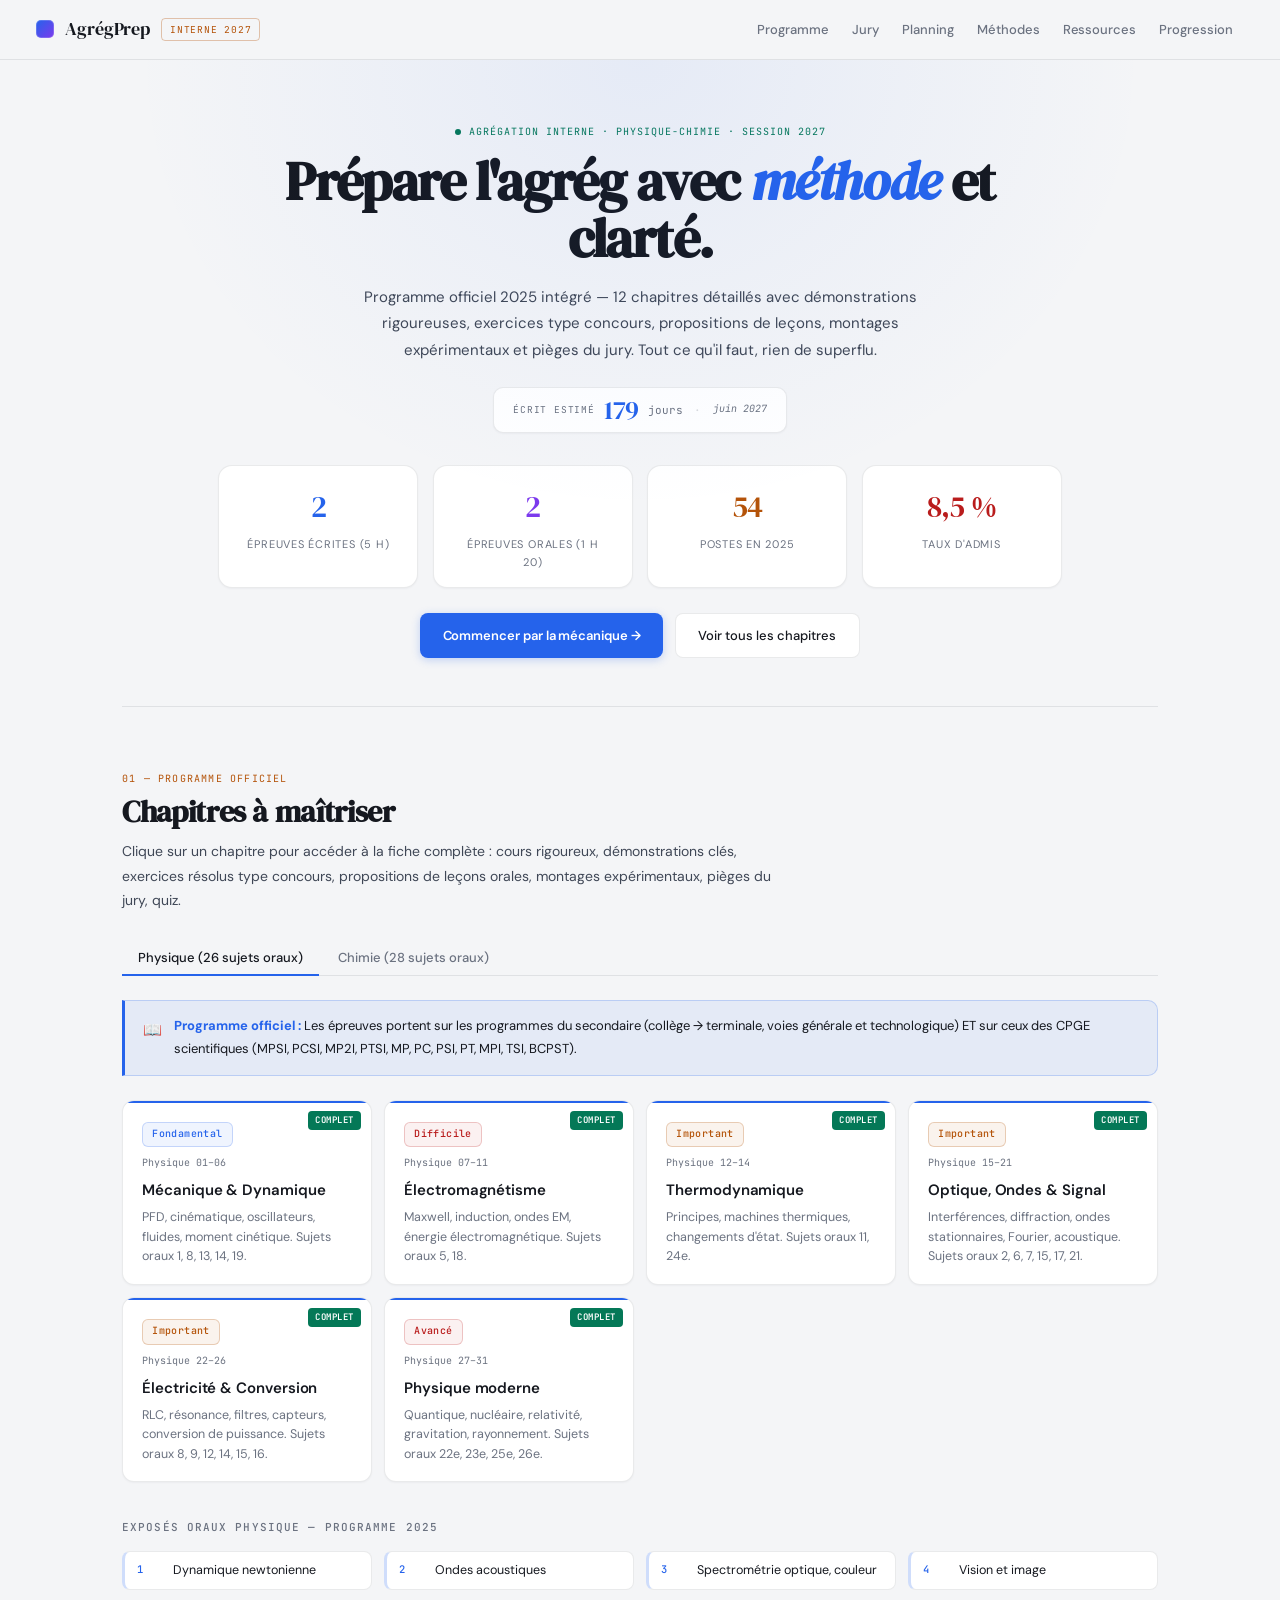
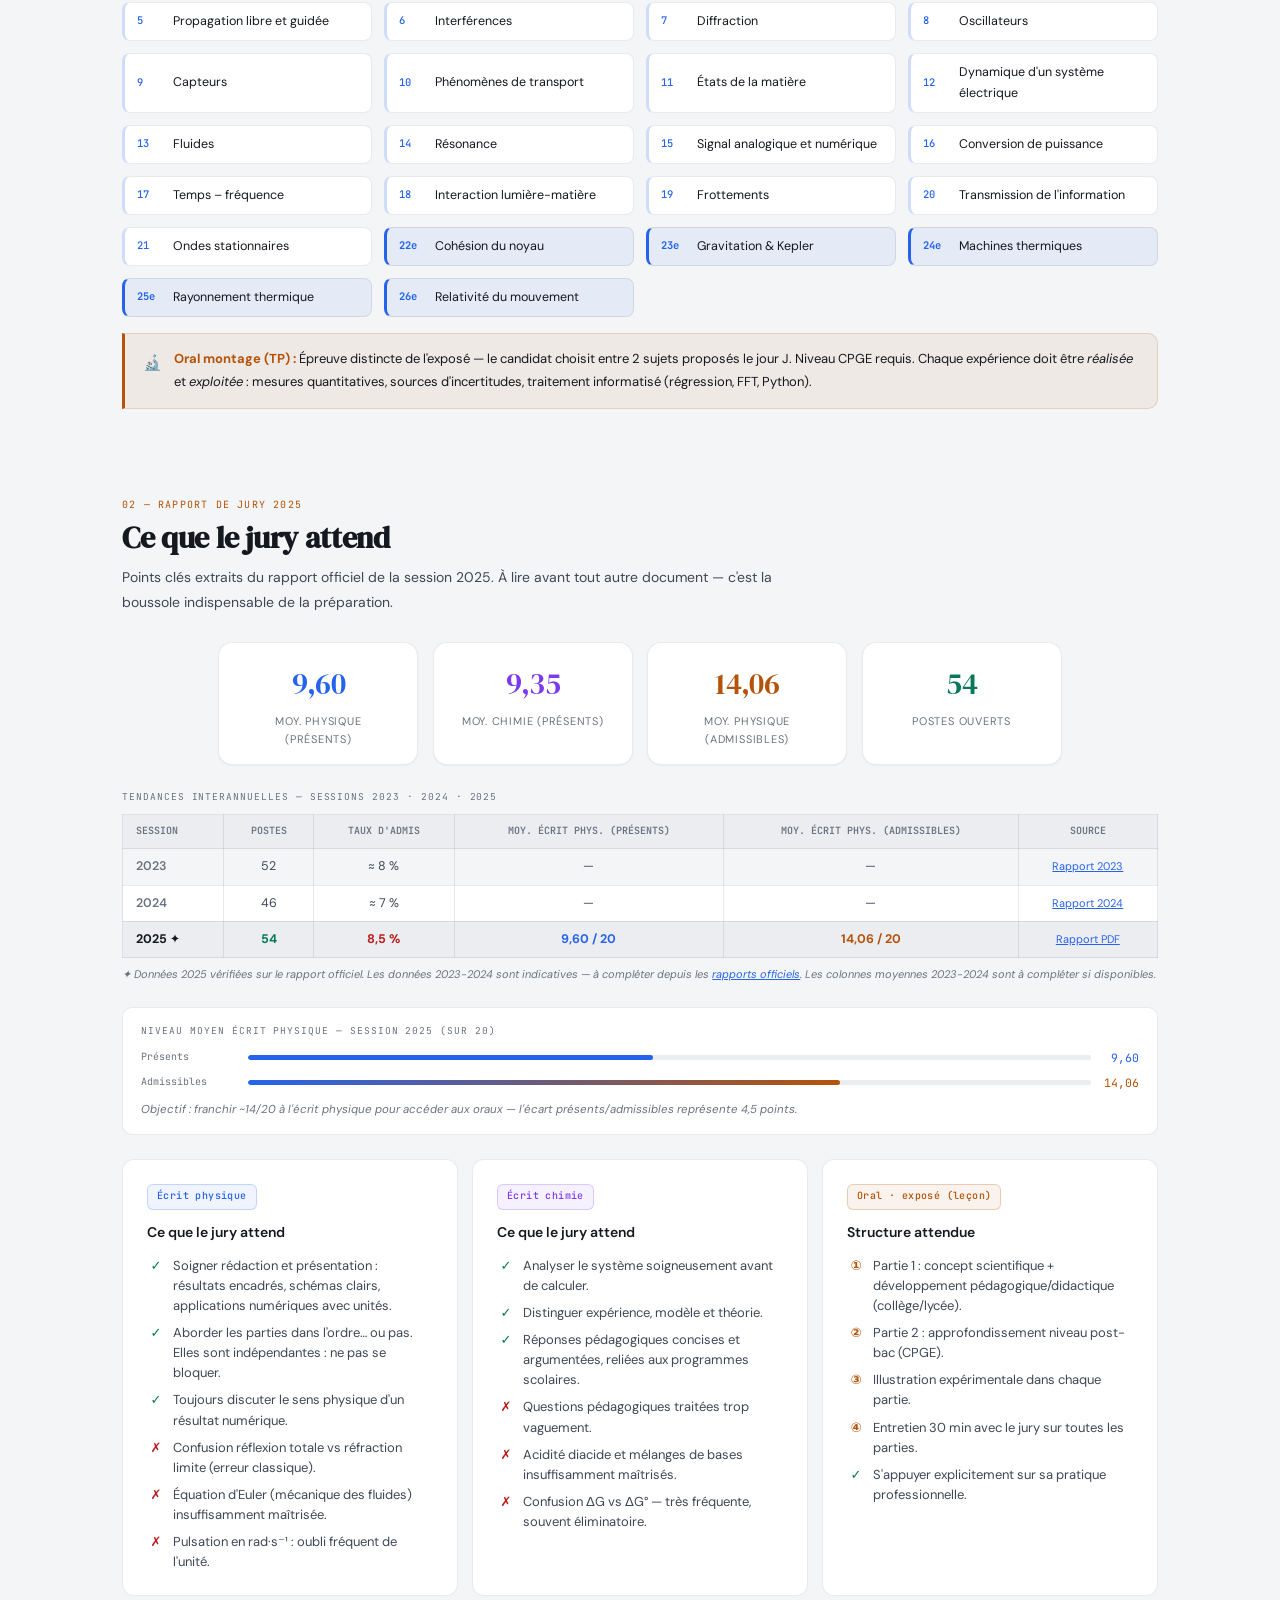
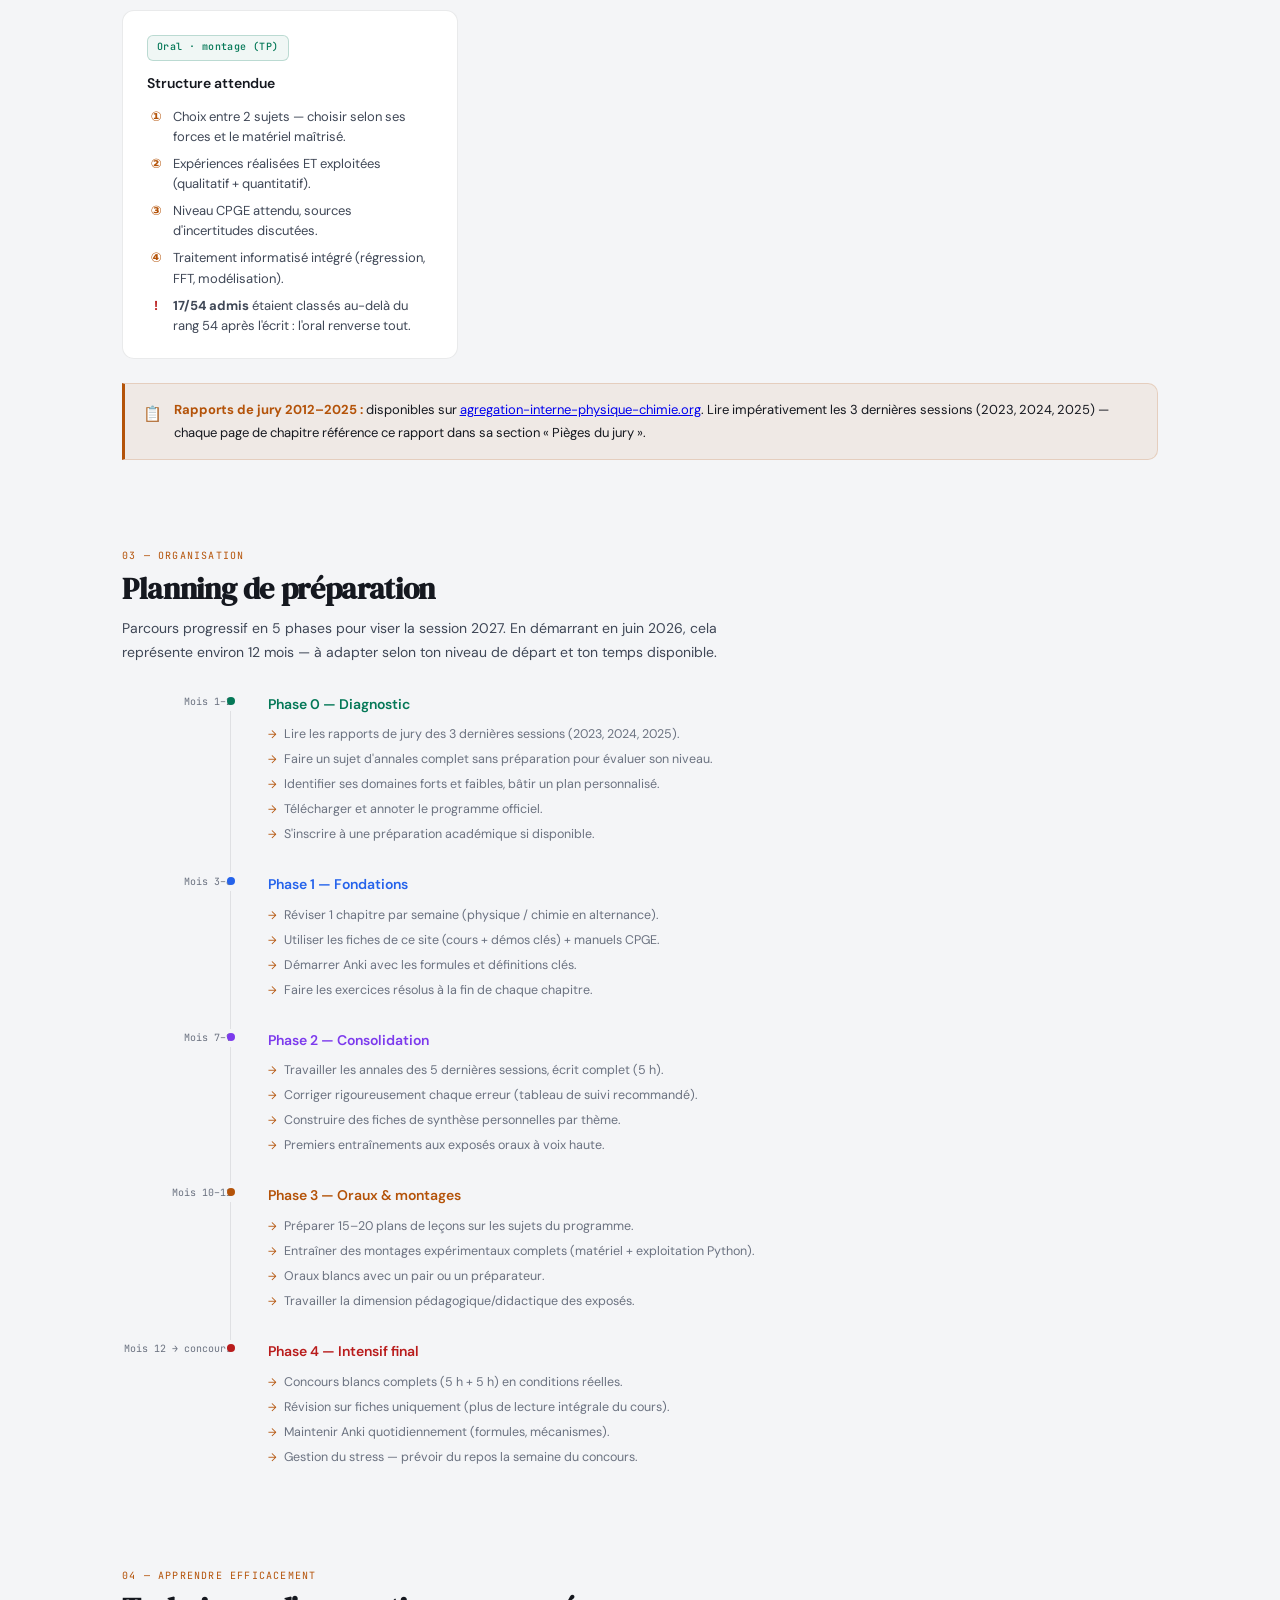
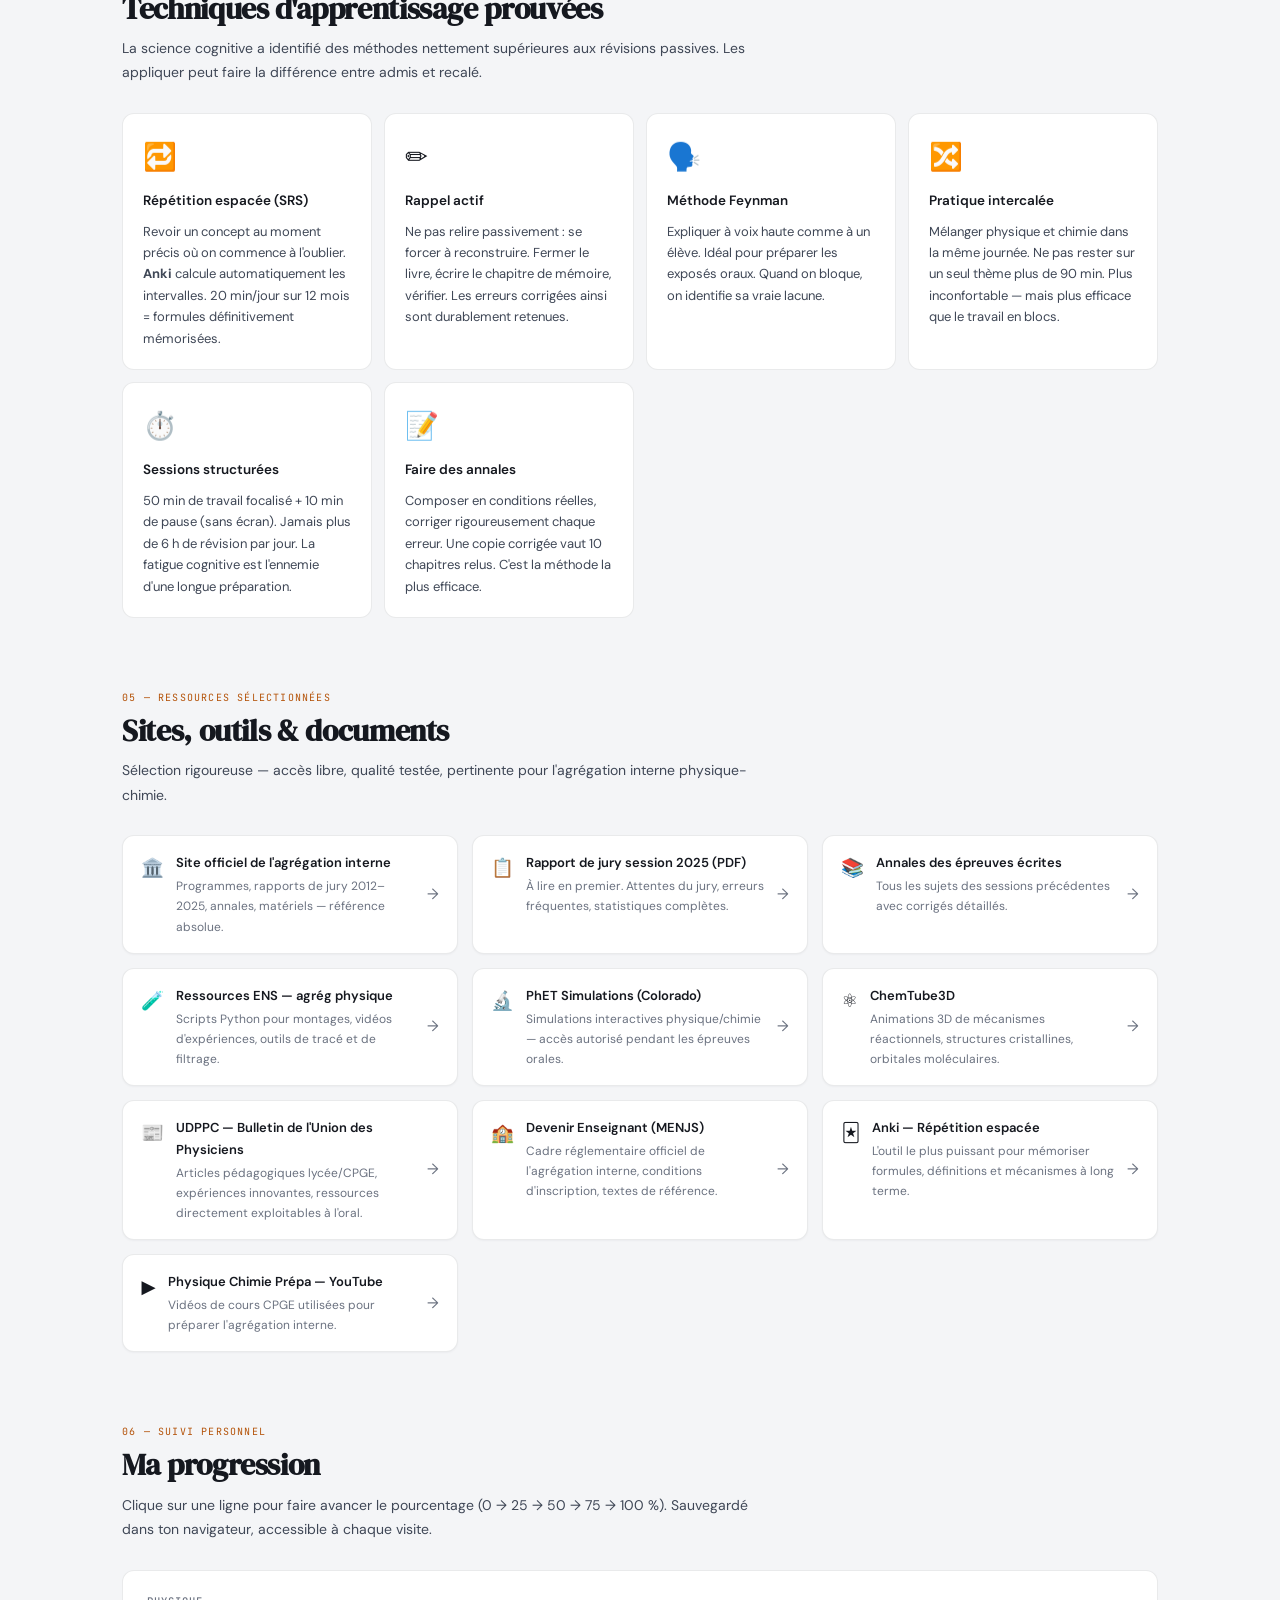
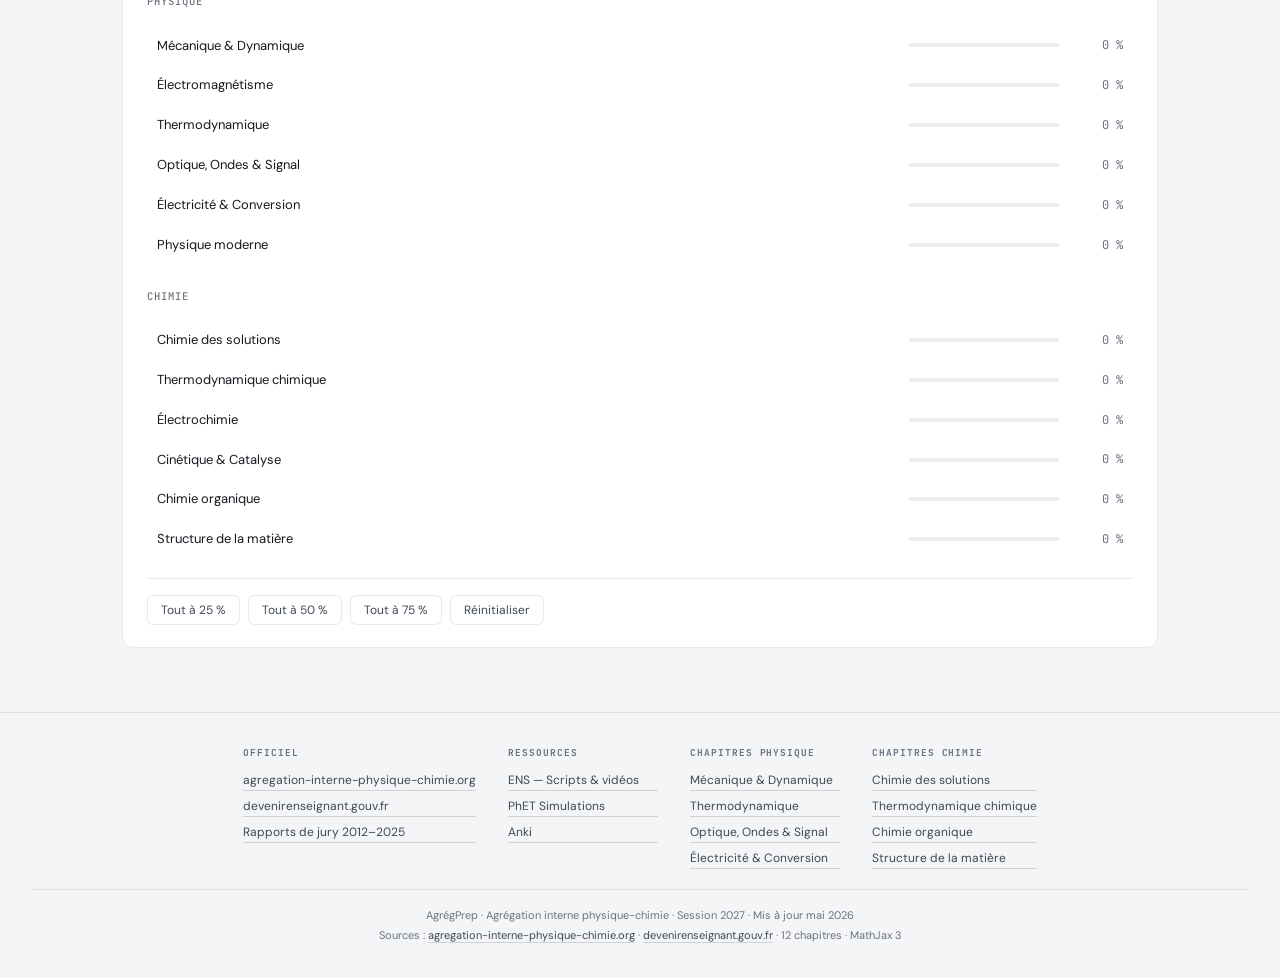
==== commit 9a1a5b3c: "feat: audit complet — SEO, accessibilité, UX, contenu - Meta descriptions + Open Graph sur les 13 pa" ====
--- a/index.html
+++ b/index.html
@@ -3,6 +3,11 @@
 <head>
 <meta charset="UTF-8">
 <meta name="viewport" content="width=device-width, initial-scale=1.0">
+<meta name="description" content="Préparation à l'agrégation interne physique-chimie 2027 : 12 chapitres détaillés, exercices type concours, propositions de leçons orales, montages expérimentaux et pièges du jury. Session 2027.">
+<meta property="og:title" content="AgrégPrep — Agrégation interne physique-chimie 2027">
+<meta property="og:description" content="Préparation à l'agrégation interne physique-chimie 2027 : 12 chapitres détaillés, exercices type concours, propositions de leçons orales, montages expérimentaux et pièges du jury.">
+<meta property="og:type" content="website">
+<meta property="og:url" content="https://agregationrozo.netlify.app/">
 <title>AgrégPrep — Physique-Chimie Interne 2027</title>
 <link rel="preconnect" href="https://fonts.googleapis.com">
 <link href="https://fonts.googleapis.com/css2?family=DM+Serif+Display:ital@0;1&family=DM+Sans:wght@300;400;500;600&family=JetBrains+Mono:wght@400;500&display=swap" rel="stylesheet">
@@ -317,6 +322,50 @@
     <div class="stat-pill"><span class="sv" style="color:var(--green)">54</span><span class="sl">Postes ouverts</span></div>
   </div>
 
+  <!-- Tableau interannuel -->
+  <div class="r" style="margin-bottom:1.5rem;overflow-x:auto">
+    <div style="font-family:var(--mono);font-size:9.5px;color:var(--muted);text-transform:uppercase;letter-spacing:.1em;margin-bottom:.6rem">Tendances interannuelles — sessions 2023 · 2024 · 2025</div>
+    <table style="width:100%;border-collapse:collapse;font-size:12.5px">
+      <thead>
+        <tr style="background:var(--bg3)">
+          <th style="padding:.5rem .8rem;text-align:left;border:1px solid var(--border);font-family:var(--mono);font-size:10px;font-weight:600;color:var(--muted);text-transform:uppercase">Session</th>
+          <th style="padding:.5rem .8rem;text-align:center;border:1px solid var(--border);font-family:var(--mono);font-size:10px;font-weight:600;color:var(--muted);text-transform:uppercase">Postes</th>
+          <th style="padding:.5rem .8rem;text-align:center;border:1px solid var(--border);font-family:var(--mono);font-size:10px;font-weight:600;color:var(--muted);text-transform:uppercase">Taux d'admis</th>
+          <th style="padding:.5rem .8rem;text-align:center;border:1px solid var(--border);font-family:var(--mono);font-size:10px;font-weight:600;color:var(--muted);text-transform:uppercase">Moy. écrit phys. (présents)</th>
+          <th style="padding:.5rem .8rem;text-align:center;border:1px solid var(--border);font-family:var(--mono);font-size:10px;font-weight:600;color:var(--muted);text-transform:uppercase">Moy. écrit phys. (admissibles)</th>
+          <th style="padding:.5rem .8rem;text-align:center;border:1px solid var(--border);font-family:var(--mono);font-size:10px;font-weight:600;color:var(--muted);text-transform:uppercase">Source</th>
+        </tr>
+      </thead>
+      <tbody>
+        <tr>
+          <td style="padding:.45rem .8rem;border:1px solid var(--border);font-weight:600;color:var(--muted)">2023</td>
+          <td style="padding:.45rem .8rem;border:1px solid var(--border);text-align:center;color:var(--muted2)">52</td>
+          <td style="padding:.45rem .8rem;border:1px solid var(--border);text-align:center;color:var(--muted2)">≈ 8 %</td>
+          <td style="padding:.45rem .8rem;border:1px solid var(--border);text-align:center;color:var(--muted2)">—</td>
+          <td style="padding:.45rem .8rem;border:1px solid var(--border);text-align:center;color:var(--muted2)">—</td>
+          <td style="padding:.45rem .8rem;border:1px solid var(--border);text-align:center"><a href="http://www.agregation-interne-physique-chimie.org/rapports-de-jury.html" target="_blank" style="color:var(--phys);font-size:11px">Rapport 2023</a></td>
+        </tr>
+        <tr style="background:var(--bg2)">
+          <td style="padding:.45rem .8rem;border:1px solid var(--border);font-weight:600;color:var(--muted)">2024</td>
+          <td style="padding:.45rem .8rem;border:1px solid var(--border);text-align:center;color:var(--muted2)">46</td>
+          <td style="padding:.45rem .8rem;border:1px solid var(--border);text-align:center;color:var(--muted2)">≈ 7 %</td>
+          <td style="padding:.45rem .8rem;border:1px solid var(--border);text-align:center;color:var(--muted2)">—</td>
+          <td style="padding:.45rem .8rem;border:1px solid var(--border);text-align:center;color:var(--muted2)">—</td>
+          <td style="padding:.45rem .8rem;border:1px solid var(--border);text-align:center"><a href="http://www.agregation-interne-physique-chimie.org/rapports-de-jury.html" target="_blank" style="color:var(--phys);font-size:11px">Rapport 2024</a></td>
+        </tr>
+        <tr style="background:var(--bg3)">
+          <td style="padding:.45rem .8rem;border:1px solid var(--border);font-weight:700;color:var(--text)">2025 ✦</td>
+          <td style="padding:.45rem .8rem;border:1px solid var(--border);text-align:center;font-weight:700;color:var(--green)">54</td>
+          <td style="padding:.45rem .8rem;border:1px solid var(--border);text-align:center;font-weight:700;color:var(--red)">8,5 %</td>
+          <td style="padding:.45rem .8rem;border:1px solid var(--border);text-align:center;font-weight:700;color:var(--phys)">9,60 / 20</td>
+          <td style="padding:.45rem .8rem;border:1px solid var(--border);text-align:center;font-weight:700;color:var(--gold)">14,06 / 20</td>
+          <td style="padding:.45rem .8rem;border:1px solid var(--border);text-align:center"><a href="http://www.agregation-interne-physique-chimie.org/uploads/1/2/8/4/128449349/rapport_jury_aipc_session_2025.pdf" target="_blank" style="color:var(--phys);font-size:11px">Rapport PDF</a></td>
+        </tr>
+      </tbody>
+    </table>
+    <p style="font-size:11px;color:var(--muted);margin-top:.4rem;font-style:italic">✦ Données 2025 vérifiées sur le rapport officiel. Les données 2023-2024 sont indicatives — à compléter depuis les <a href="http://www.agregation-interne-physique-chimie.org/rapports-de-jury.html" target="_blank" style="color:var(--phys)">rapports officiels</a>. Les colonnes moyennes 2023-2024 sont à compléter si disponibles.</p>
+  </div>
+
   <!-- Barre de niveau -->
   <div class="level-bar-wrap r" style="margin-bottom:1.5rem">
     <div style="font-family:var(--mono);font-size:9.5px;color:var(--muted);text-transform:uppercase;letter-spacing:.1em;margin-bottom:.6rem">Niveau moyen écrit physique — session 2025 (sur 20)</div>
